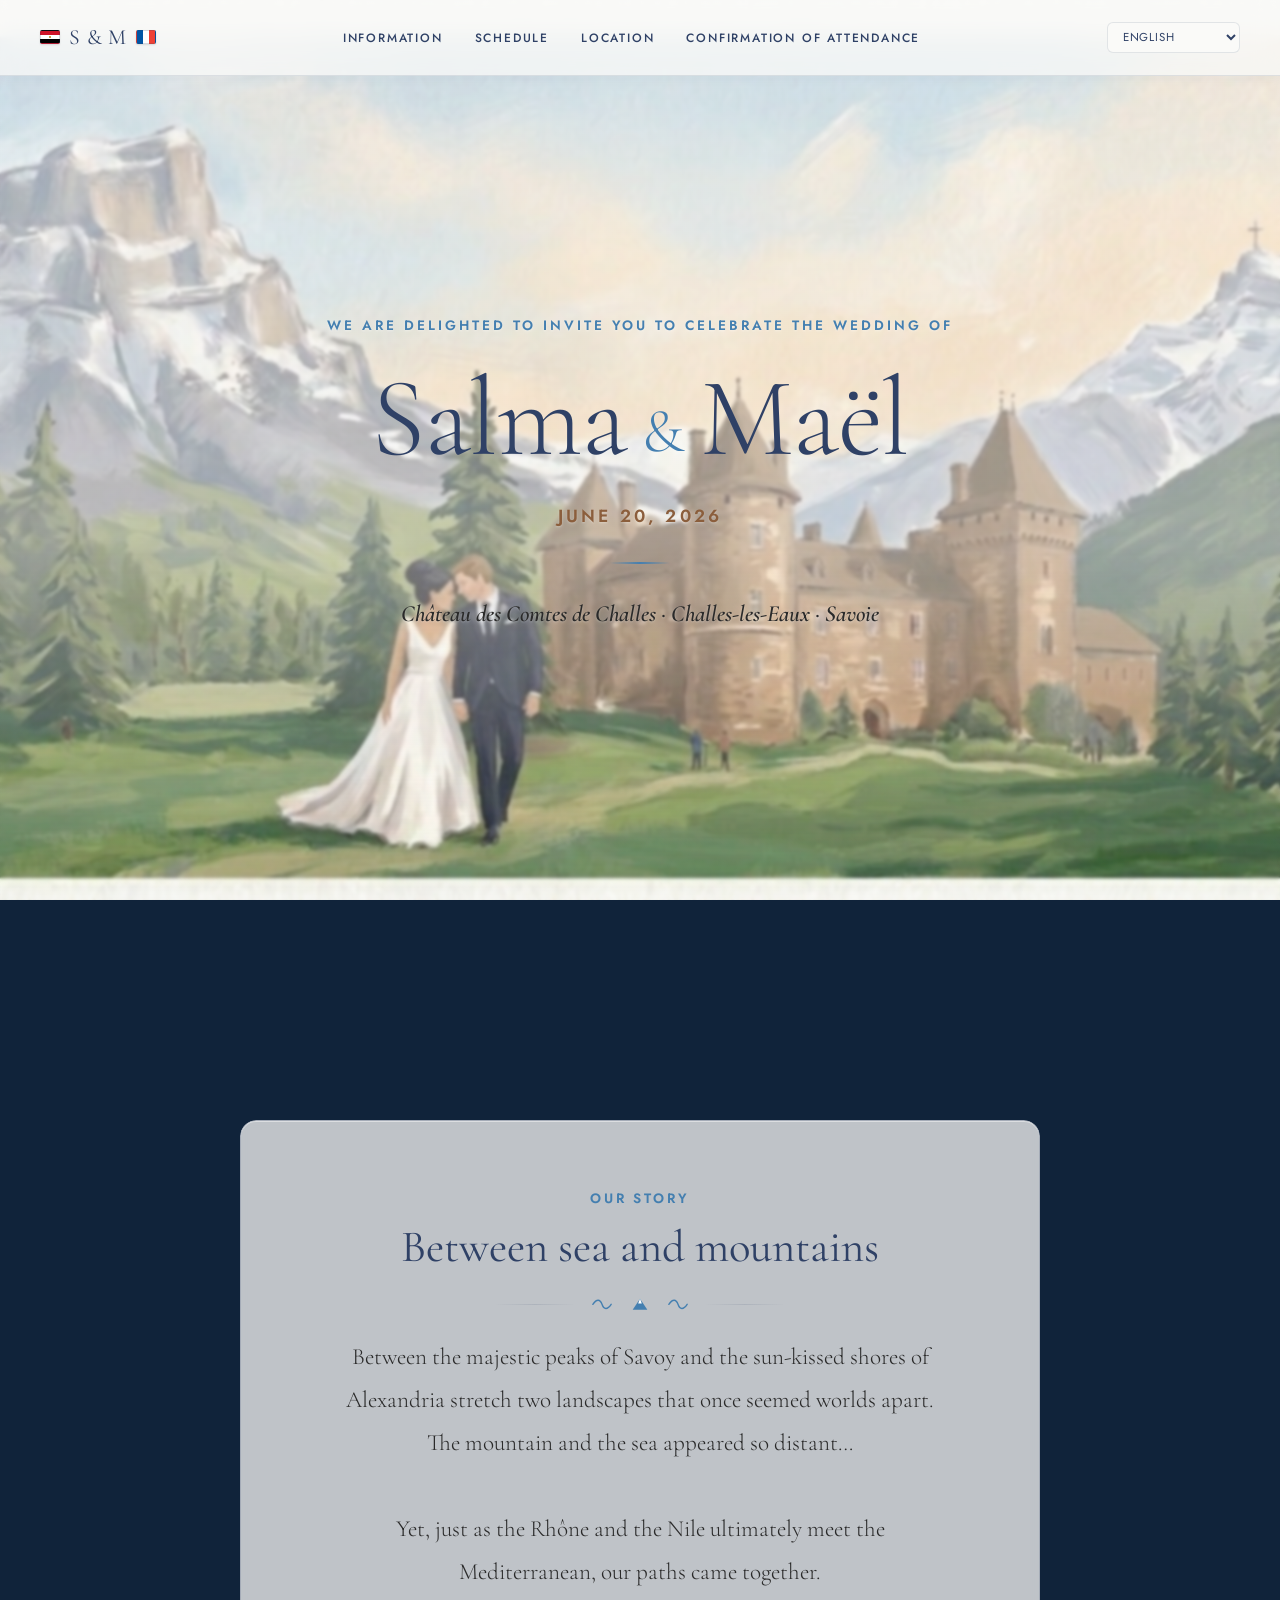
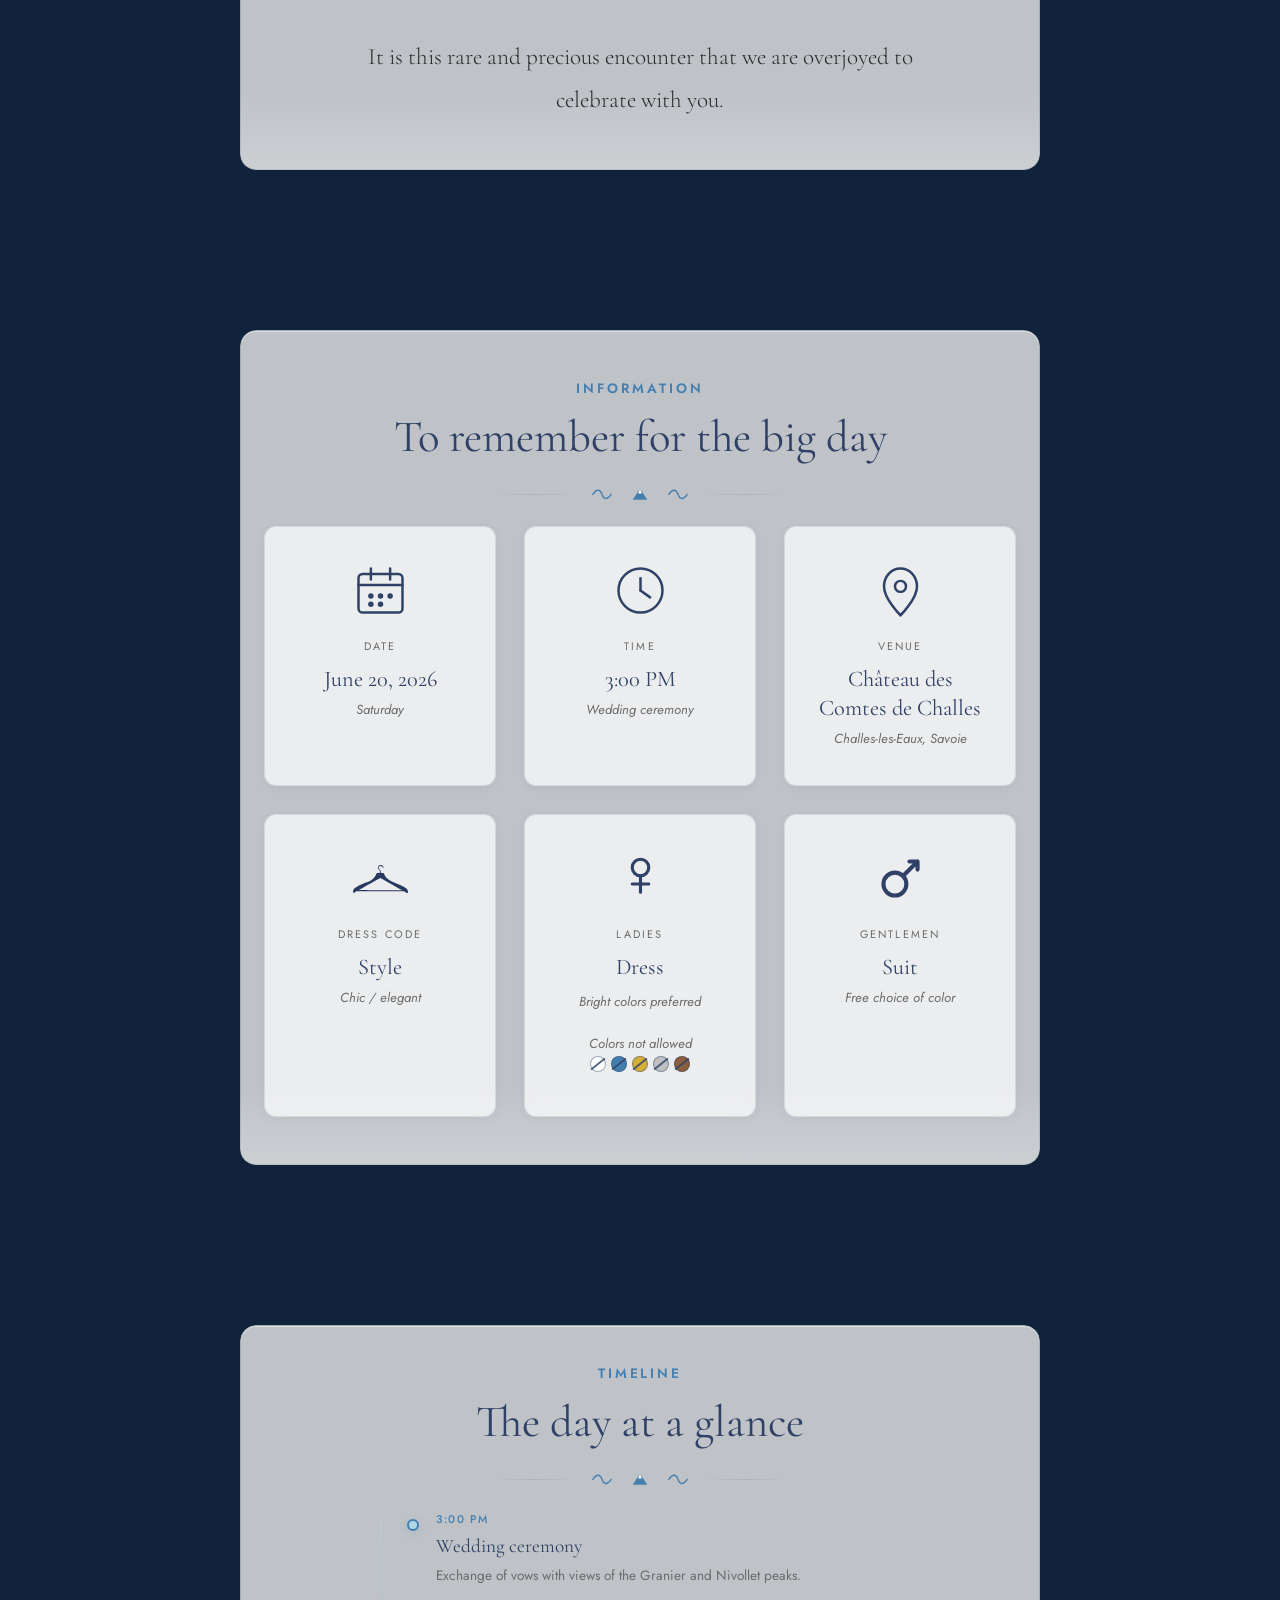
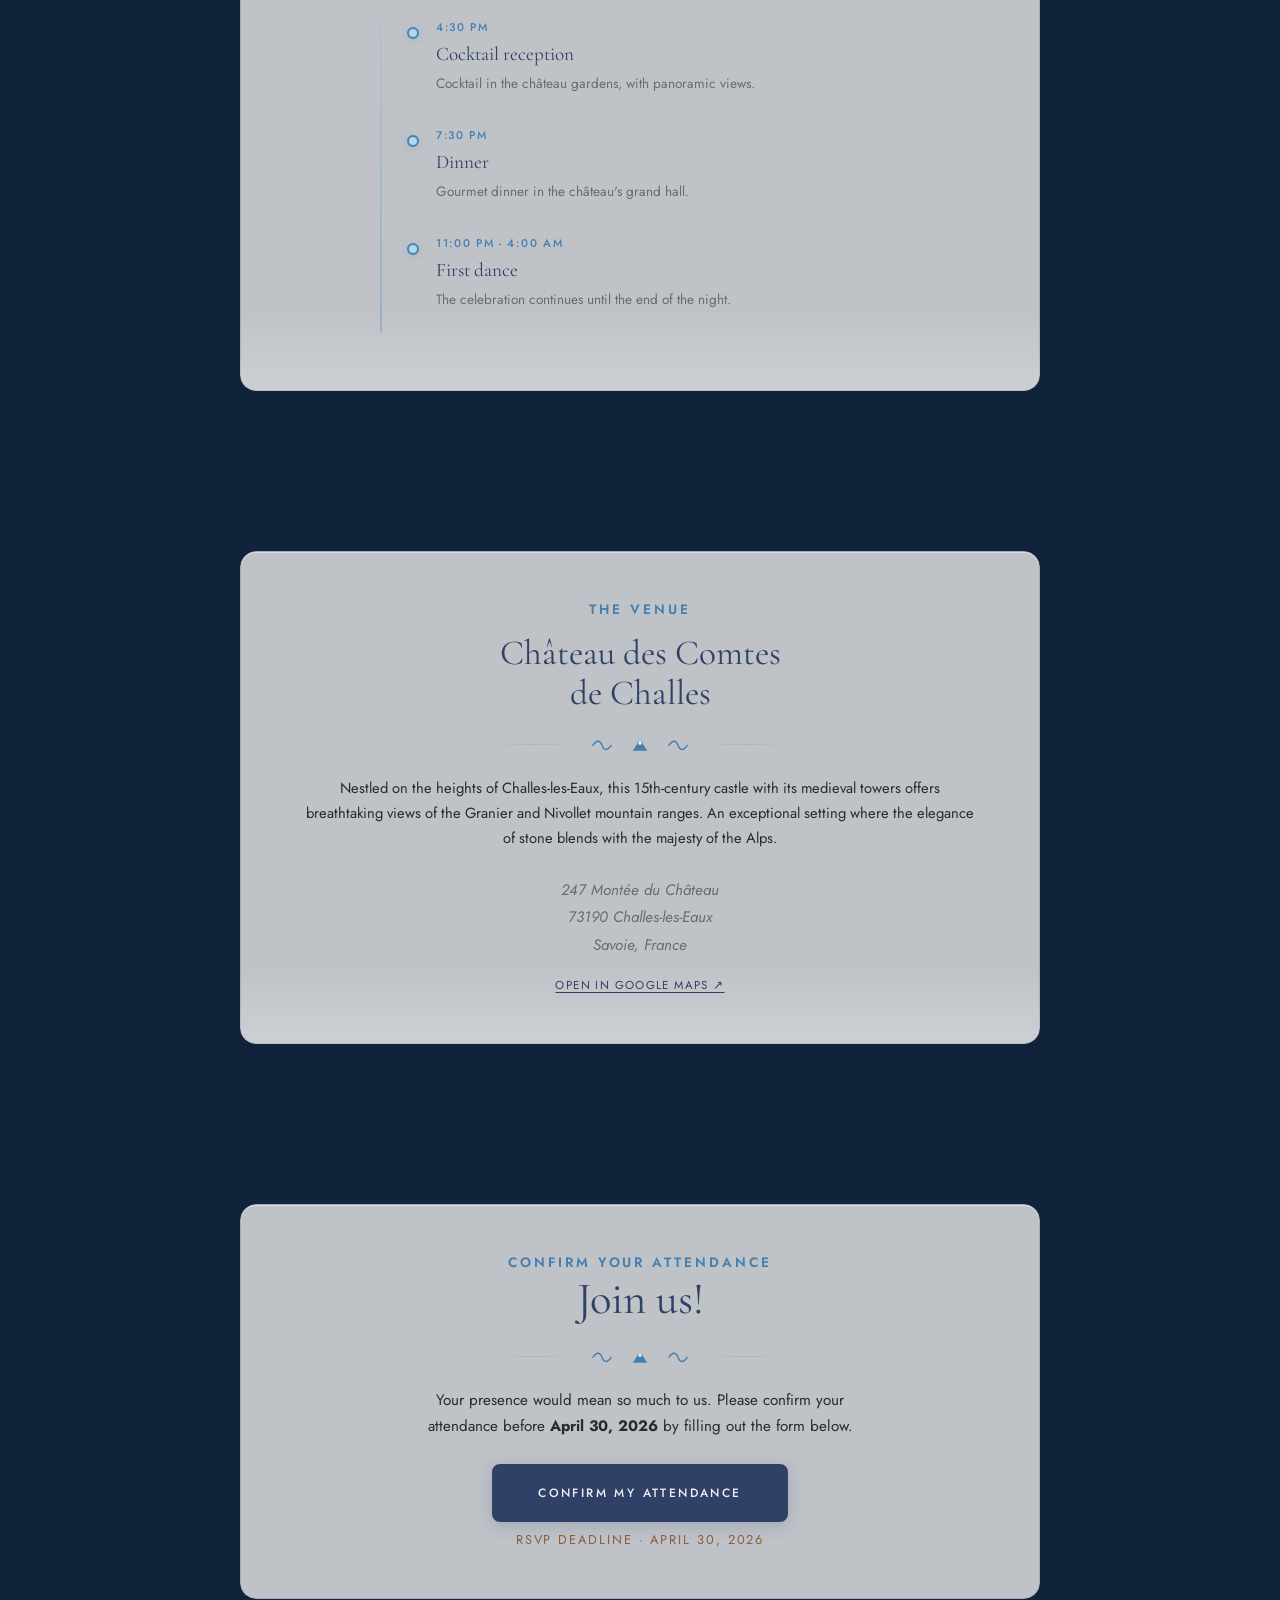
==== index.html @ ad8ddd08 "fix: misc" ====
<!DOCTYPE html>
<html lang="fr">

<head>
  <meta charset="UTF-8" />
  <meta name="viewport" content="width=device-width, initial-scale=1.0" />
  <meta id="meta-description" name="description" content="[i18n:description]" />
  <title>[i18n:title]</title>

  <!-- Google Fonts -->
  <link rel="preconnect" href="https://fonts.googleapis.com" />
  <link rel="preconnect" href="https://fonts.gstatic.com" crossorigin />
  <link
    href="https://fonts.googleapis.com/css2?family=Cormorant+Garamond:ital,wght@0,300;0,400;1,300;1,400&family=Jost:wght@300;400;500&display=swap"
    rel="stylesheet" />

  <link rel="stylesheet" href="style.css" />
</head>

<body>

  <div class="site-background" aria-hidden="true">
    <div class="bg-layer bg-mountains"></div>
    <div class="bg-layer bg-sea"></div>
    <div class="bg-layer bg-beach"></div>
    <div class="bg-shade"></div>
  </div>

  <!-- ── Navigation ──────────────────────────────────── -->
  <nav class="nav" role="navigation" aria-label="Navigation principale" data-i18n-attr="aria-label:nav.aria">
    <button id="nav-burger" class="nav-burger" type="button" aria-label="Ouvrir le menu" aria-expanded="false"
      aria-controls="nav-links-menu">
      <span class="nav-burger-line"></span>
      <span class="nav-burger-line"></span>
      <span class="nav-burger-line"></span>
    </button>
    <div class="nav-brand">
      <button type="button" class="nav-flag-btn nav-flag-eg" data-lang="ar-EG" aria-label="Passer en arabe"></button>
      <span class="nav-logo">S&nbsp;&amp;&nbsp;M</span>
      <button type="button" class="nav-flag-btn nav-flag-fr" data-lang="fr" aria-label="Passer en français"></button>
    </div>
    <ul class="nav-links" id="nav-links-menu">
      <li><a href="#details" data-i18n="nav.details">[i18n:nav.details]</a></li>
      <li><a href="#programme" data-i18n="nav.program">[i18n:nav.program]</a></li>
      <li><a href="#lieu" data-i18n="nav.location">[i18n:nav.location]</a></li>
      <li><a href="#rsvp" data-i18n="nav.rsvp">[i18n:nav.rsvp]</a></li>
    </ul>
    <div class="nav-controls">
      <label for="lang-switcher" class="visually-hidden" data-i18n="lang.label">[i18n:lang.label]</label>
      <select id="lang-switcher" class="lang-select" aria-label="Changer la langue"
        data-i18n-attr="aria-label:lang.aria">
        <option value="fr">Français</option>
        <option value="en">English</option>
        <option value="ar-EG">العربية المصرية</option>
      </select>
    </div>
  </nav>

  <!-- ── Hero ────────────────────────────────────────── -->
  <header class="hero" role="banner">

    <!-- Content -->
    <div class="hero-content">
      <p class="eyebrow" data-i18n="hero.eyebrow">[i18n:hero.eyebrow]</p>

      <h1 class="hero-names">
        <span data-i18n="hero.salma">Salma</span><span class="amp">&amp;</span><span data-i18n="hero.mael">Maël</span>
      </h1>

      <p class="hero-date" data-i18n="hero.date">[i18n:hero.date]</p>

      <div class="hero-divider" aria-hidden="true"></div>

      <p class="hero-place" data-i18n="hero.place">[i18n:hero.place]</p>
    </div>

  </header>

  <!-- ── Intro ─────────────────────────────────────────── -->
  <section class="section section--intro" aria-label="Introduction" data-i18n-attr="aria-label:intro.aria">
    <div class="section-header fade-up">
      <p class="eyebrow" data-i18n="intro.eyebrow">[i18n:intro.eyebrow]</p>
      <h2 class="section-title" data-i18n="intro.title">[i18n:intro.title]</h2>
      <div class="ornament" aria-hidden="true">
        <svg viewBox="0 0 24 16" fill="none" stroke="currentColor" stroke-width="1.5" stroke-linecap="round">
          <path d="M2,8 C6,2 10,2 12,8 C14,14 18,14 22,8" />
        </svg>
        <svg viewBox="0 0 24 16" fill="currentColor">
          <polygon points="12,2 4,14 20,14" />
          <polygon points="12,2 10,7 14,7" fill="white" />
        </svg>
        <svg viewBox="0 0 24 16" fill="none" stroke="currentColor" stroke-width="1.5" stroke-linecap="round">
          <path d="M2,8 C6,2 10,2 12,8 C14,14 18,14 22,8" />
        </svg>
      </div>
    </div>
    <p class="intro-text fade-up" data-i18n-html="intro.text">[i18n:intro.text]</p>
  </section>

  <!-- ── Details ───────────────────────────────────────── -->
  <section id="details" class="section" aria-labelledby="details-title">
    <div class="section-header fade-up">
      <p class="eyebrow" data-i18n="details.eyebrow">[i18n:details.eyebrow]</p>
      <h2 id="details-title" class="section-title" data-i18n="details.title">[i18n:details.title]</h2>
      <div class="ornament" aria-hidden="true">
        <svg viewBox="0 0 24 16" fill="none" stroke="currentColor" stroke-width="1.5" stroke-linecap="round">
          <path d="M2,8 C6,2 10,2 12,8 C14,14 18,14 22,8" />
        </svg>
        <svg viewBox="0 0 24 16" fill="currentColor">
          <polygon points="12,2 4,14 20,14" />
          <polygon points="12,2 10,7 14,7" fill="white" />
        </svg>
        <svg viewBox="0 0 24 16" fill="none" stroke="currentColor" stroke-width="1.5" stroke-linecap="round">
          <path d="M2,8 C6,2 10,2 12,8 C14,14 18,14 22,8" />
        </svg>
      </div>
    </div>

    <div class="details-grid">

      <!-- Date -->
      <div class="detail-card fade-up">
        <div class="detail-card-icon" aria-hidden="true">
          <!-- Calendar icon -->
          <svg viewBox="0 0 40 40" fill="none" stroke="currentColor" stroke-width="1.8" stroke-linecap="round"
            xmlns="http://www.w3.org/2000/svg">
            <rect x="4" y="8" width="32" height="28" rx="3" />
            <line x1="4" y1="16" x2="36" y2="16" />
            <line x1="13" y1="4" x2="13" y2="12" />
            <line x1="27" y1="4" x2="27" y2="12" />
            <circle cx="13" cy="24" r="2" fill="currentColor" stroke="none" />
            <circle cx="20" cy="24" r="2" fill="currentColor" stroke="none" />
            <circle cx="27" cy="24" r="2" fill="currentColor" stroke="none" />
            <circle cx="13" cy="30" r="2" fill="currentColor" stroke="none" />
            <circle cx="20" cy="30" r="2" fill="currentColor" stroke="none" />
          </svg>
        </div>
        <p class="detail-card-title" data-i18n="details.date.title">[i18n:details.date.title]</p>
        <p class="detail-card-value" data-i18n="details.date.value">[i18n:details.date.value]</p>
        <p class="detail-card-sub" data-i18n="details.date.sub">[i18n:details.date.sub]</p>
      </div>

      <!-- Heure -->
      <div class="detail-card fade-up">
        <div class="detail-card-icon" aria-hidden="true">
          <!-- Clock icon -->
          <svg viewBox="0 0 40 40" fill="none" stroke="currentColor" stroke-width="1.8" stroke-linecap="round"
            xmlns="http://www.w3.org/2000/svg">
            <circle cx="20" cy="20" r="16" />
            <line x1="20" y1="20" x2="20" y2="11" />
            <line x1="20" y1="20" x2="27" y2="25" />
          </svg>
        </div>
        <p class="detail-card-title" data-i18n="details.time.title">[i18n:details.time.title]</p>
        <p class="detail-card-value" data-i18n="details.time.value">[i18n:details.time.value]</p>
        <p class="detail-card-sub" data-i18n="details.time.sub">[i18n:details.time.sub]</p>
      </div>

      <!-- Lieu -->
      <a href="#lieu" class="detail-card-link">
        <div class="detail-card fade-up">
          <div class="detail-card-icon" aria-hidden="true">
            <!-- Location pin icon -->
            <svg viewBox="0 0 40 40" fill="none" stroke="currentColor" stroke-width="1.8" stroke-linecap="round"
              xmlns="http://www.w3.org/2000/svg">
              <path d="M20,4 C13,4 8,10 8,17 C8,26 20,38 20,38 C20,38 32,26 32,17 C32,10 27,4 20,4 Z" />
              <circle cx="20" cy="17" r="4" />
            </svg>
          </div>
          <p class="detail-card-title" data-i18n="details.place.title">[i18n:details.place.title]</p>
          <p class="detail-card-value" data-i18n-html="details.place.value">[i18n:details.place.value]</p>
          <p class="detail-card-sub" data-i18n="details.place.sub">[i18n:details.place.sub]</p>
        </div>
      </a>

      <!-- Tenue -->
      <div class="detail-card fade-up">
        <div class="detail-card-icon" aria-hidden="true">
          <!-- Hanger icon -->
          <img src="images/cintre.svg" alt="" style="width: 100%; height: 100%; object-fit: contain;">
        </div>
        <p class="detail-card-title" data-i18n="details.dress.title">[i18n:details.dress.title]</p>
        <p class="detail-card-value" data-i18n="details.dress.value">[i18n:details.dress.value]</p>
        <p class="detail-card-sub" data-i18n="details.dress.sub">[i18n:details.dress.sub]</p>
      </div>

      <!-- Mesdames -->
      <div class="detail-card fade-up">
        <div class="detail-card-icon" aria-hidden="true">
          <!-- Female symbol -->
          <svg viewBox="0 0 40 40" fill="none" stroke="currentColor" stroke-width="2.3" stroke-linecap="round"
            stroke-linejoin="round" xmlns="http://www.w3.org/2000/svg">
            <circle cx="20" cy="12" r="6" />
            <line x1="20" y1="18" x2="20" y2="30" />
            <line x1="14" y1="24" x2="26" y2="24" />
          </svg>
        </div>
        <p class="detail-card-title" data-i18n="details.ladies.title">[i18n:details.ladies.title]</p>
        <p class="detail-card-value" data-i18n="details.ladies.value">[i18n:details.ladies.value]</p>
        <p class="detail-card-sub detail-card-ban-colors">
          <span data-i18n-html="details.ladies.sub">[i18n:details.ladies.sub]</span>
        </p>
        <span class="color-ban color-ban-white" aria-label="Blanc interdit"></span>
        <span class="color-ban color-ban-blue" aria-label="Bleu interdit"></span>
        <span class="color-ban color-ban-gold" aria-label="Doré interdit"></span>
        <span class="color-ban color-ban-silver" aria-label="Argenté interdit"></span>
        <span class="color-ban color-ban-brown" aria-label="Marron interdit"></span>
      </div>

      <!-- Messieurs -->
      <div class="detail-card fade-up">
        <div class="detail-card-icon" aria-hidden="true">
          <!-- Male symbol -->
          <svg viewBox="0 0 12 12" width="55" height="55" fill="none" stroke="currentColor" stroke-width="0.9"
            stroke-linecap="round" stroke-linejoin="round" xmlns="http://www.w3.org/2000/svg">
            <path
              d="M7.28 7.22c0-.69-.28-1.315-.732-1.768A2.492 2.492 0 0 0 4.78 4.72a2.502 2.502 0 0 0-2.5 2.5 2.5 2.5 0 0 0 5 0zm.67-4.94h1.77v1.77M6.547 5.452l3.171-3.171" />
          </svg>
        </div>
        <p class="detail-card-title" data-i18n="details.gentlemen.title">[i18n:details.gentlemen.title]</p>
        <p class="detail-card-value" data-i18n="details.gentlemen.value">[i18n:details.gentlemen.value]</p>
        <p class="detail-card-sub" data-i18n="details.gentlemen.sub">[i18n:details.gentlemen.sub]</p>
      </div>

    </div>
  </section>

  <!-- ── Programme ─────────────────────────────────────── -->
  <section id="programme" class="section section--programme" aria-labelledby="programme-title">
    <div class="section-header fade-up">
      <p class="eyebrow" data-i18n="program.eyebrow">[i18n:program.eyebrow]</p>
      <h2 id="programme-title" class="section-title" data-i18n="program.title">[i18n:program.title]</h2>
      <div class="ornament" aria-hidden="true">
        <svg viewBox="0 0 24 16" fill="none" stroke="currentColor" stroke-width="1.5" stroke-linecap="round">
          <path d="M2,8 C6,2 10,2 12,8 C14,14 18,14 22,8" />
        </svg>
        <svg viewBox="0 0 24 16" fill="currentColor">
          <polygon points="12,2 4,14 20,14" />
          <polygon points="12,2 10,7 14,7" fill="white" />
        </svg>
        <svg viewBox="0 0 24 16" fill="none" stroke="currentColor" stroke-width="1.5" stroke-linecap="round">
          <path d="M2,8 C6,2 10,2 12,8 C14,14 18,14 22,8" />
        </svg>
      </div>
    </div>

    <div class="timeline fade-up" role="list">

      <div class="timeline-item" role="listitem">
        <p class="timeline-time" data-i18n="program.item1.time">[i18n:program.item1.time]</p>
        <p class="timeline-label" data-i18n="program.item1.label">[i18n:program.item1.label]</p>
        <p class="timeline-desc" data-i18n="program.item1.desc">[i18n:program.item1.desc]</p>
      </div>

      <div class="timeline-item" role="listitem">
        <p class="timeline-time" data-i18n="program.item2.time">[i18n:program.item2.time]</p>
        <p class="timeline-label" data-i18n="program.item2.label">[i18n:program.item2.label]</p>
        <p class="timeline-desc" data-i18n="program.item2.desc">[i18n:program.item2.desc]</p>
      </div>

      <div class="timeline-item" role="listitem">
        <p class="timeline-time" data-i18n="program.item3.time">[i18n:program.item3.time]</p>
        <p class="timeline-label" data-i18n="program.item3.label">[i18n:program.item3.label]</p>
        <p class="timeline-desc" data-i18n="program.item3.desc">[i18n:program.item3.desc]</p>
      </div>

      <div class="timeline-item" role="listitem">
        <p class="timeline-time" data-i18n="program.item4.time">[i18n:program.item4.time]</p>
        <p class="timeline-label" data-i18n="program.item4.label">[i18n:program.item4.label]</p>
        <p class="timeline-desc" data-i18n="program.item4.desc">[i18n:program.item4.desc]</p>
      </div>

    </div>
  </section>

  <!-- ── Lieu ───────────────────────────────────────────── -->
  <section id="lieu" class="section section--location" aria-labelledby="lieu-title">
    <div class="location-block">

      <div class="location-header-card fade-up">
        <p class="eyebrow" data-i18n="location.eyebrow">[i18n:location.eyebrow]</p>
        <h2 id="lieu-title" class="location-title" data-i18n-html="location.title">[i18n:location.title]</h2>
        <div class="ornament" aria-hidden="true">
          <svg viewBox="0 0 24 16" fill="none" stroke="currentColor" stroke-width="1.5" stroke-linecap="round">
            <path d="M2,8 C6,2 10,2 12,8 C14,14 18,14 22,8" />
          </svg>
          <svg viewBox="0 0 24 16" fill="currentColor">
            <polygon points="12,2 4,14 20,14" />
            <polygon points="12,2 10,7 14,7" fill="white" />
          </svg>
          <svg viewBox="0 0 24 16" fill="none" stroke="currentColor" stroke-width="1.5" stroke-linecap="round">
            <path d="M2,8 C6,2 10,2 12,8 C14,14 18,14 22,8" />
          </svg>
        </div>
      </div>

      <div class="location-info-card fade-up">
        <p class="location-desc" data-i18n="location.desc">[i18n:location.desc]</p>
        <br />
        <address class="location-address" data-i18n-html="location.address">[i18n:location.address]</address>
        <a href="https://maps.google.com/?q=Chateau+des+Comtes+de+Challes+73190" target="_blank"
          rel="noopener noreferrer" class="location-map-link">
          <span data-i18n="location.mapLink">[i18n:location.mapLink]</span>
        </a>
      </div>

    </div>
  </section>

  <!-- ── RSVP ───────────────────────────────────────────── -->
  <section id="rsvp" class="rsvp-section" aria-labelledby="rsvp-title">

    <div class="rsvp-header fade-up">
      <p class="eyebrow" data-i18n="rsvp.eyebrow">[i18n:rsvp.eyebrow]</p>
      <h2 id="rsvp-title" class="section-title" data-i18n="rsvp.title">[i18n:rsvp.title]</h2>
      <div class="ornament" aria-hidden="true">
        <svg viewBox="0 0 24 16" fill="none" stroke="currentColor" stroke-width="1.5" stroke-linecap="round">
          <path d="M2,8 C6,2 10,2 12,8 C14,14 18,14 22,8" />
        </svg>
        <svg viewBox="0 0 24 16" fill="currentColor">
          <polygon points="12,2 4,14 20,14" />
          <polygon points="12,2 10,7 14,7" fill="white" />
        </svg>
        <svg viewBox="0 0 24 16" fill="none" stroke="currentColor" stroke-width="1.5" stroke-linecap="round">
          <path d="M2,8 C6,2 10,2 12,8 C14,14 18,14 22,8" />
        </svg>
      </div>
    </div>

    <div class="rsvp-content fade-up">
      <p class="rsvp-intro" data-i18n-html="rsvp.intro">[i18n:rsvp.intro]</p>
      <a href="https://forms.gle/Nprychy3yCCdcuF78" target="_blank" rel="noopener noreferrer" class="rsvp-btn"
        aria-label="Confirmer ma présence via le formulaire en ligne" data-i18n-attr="aria-label:rsvp.buttonAria">
        <span data-i18n="rsvp.button">[i18n:rsvp.button]</span>
      </a>
    </div>
    <p class="rsvp-date" data-i18n="rsvp.deadline">[i18n:rsvp.deadline]</p>

  </section>

  <!-- ── Scroll animation ─────────────────────────────────── -->
  <script src="app.js"></script>

</body>

</html>
---- style.css ----
/* =====================================================
   Salma & Maël — Wedding Website
   Theme: Mer & Montagne · 20 juin 2026
   ===================================================== */

/* ── Custom properties ──────────────────────────────── */
:root {
  --brown: #8B5E3C;
  /* groom suit */
  --navy: #2F4166;
  /* groom suit */
  --sky: #B0D8E6;
  /* bridesmaids */
  --blue: #447FB0;
  /* bridesmaids */
  --white: #F0F0F0;
  /* bride */

  --bg: #FAFAF8;
  --text: #2a2a2a;
  --muted: #6b6b6b;
  --border: rgba(47, 65, 102, 0.12);
  --serif: 'Cormorant Garamond', 'Georgia', serif;
  --sans: 'Jost', 'Helvetica Neue', sans-serif;

  --max-width: 800px;
  --section-gap: 3rem;

  /* Modern shadows */
  --shadow-sm: 0 2px 8px rgba(47, 65, 102, 0.06);
  --shadow-lg: 0 8px 32px rgba(47, 65, 102, 0.12);

  /* Modern radius */
  --radius-sm: 8px;
  --radius-md: 12px;
  --radius-lg: 16px;

  --text-block-bg: rgba(255, 255, 255, 0.70);
}

/* ── Reset ──────────────────────────────────────────── */
*,
*::before,
*::after {
  box-sizing: border-box;
  margin: 0;
  padding: 0;
}

html {
  scroll-behavior: smooth;
  font-size: 16px;
}

body {
  font-family: var(--sans);
  background: #10233a;
  color: var(--text);
  line-height: 1.6;
  overflow-x: hidden;
  position: relative;
}

img,
svg {
  display: block;
  max-width: 100%;
}

a {
  color: inherit;
  text-decoration: none;
}

/* ── Typography helpers ─────────────────────────────── */
.eyebrow {
  font-family: var(--sans);
  font-size: 0.85rem;
  letter-spacing: 0.22em;
  text-transform: uppercase;
  color: var(--brown);
  font-weight: 600;
}

h1,
h2,
h3 {
  font-family: var(--serif);
  font-weight: 400;
  line-height: 1.15;
}

/* ── Navigation ─────────────────────────────────────── */
.nav {
  position: fixed;
  top: 0;
  left: 0;
  right: 0;
  z-index: 100;
  display: flex;
  align-items: center;
  justify-content: space-between;
  padding: 1.25rem 2.5rem;
  background: rgba(250, 250, 248, 0.75);
  backdrop-filter: blur(12px);
  border-bottom: 1px solid var(--border);
  box-shadow: 0 2px 12px rgba(47, 65, 102, 0.04);
}

.nav-logo {
  font-family: var(--serif);
  font-size: 1.35rem;
  color: var(--navy);
  letter-spacing: 0.04em;
}

.nav-brand {
  display: flex;
  align-items: center;
  gap: 0.55rem;
}

.nav-burger {
  display: none;
  width: 36px;
  height: 36px;
  border: 1px solid rgba(47, 65, 102, 0.2);
  border-radius: 8px;
  background: rgba(250, 250, 248, 0.9);
  align-items: center;
  justify-content: center;
  flex-direction: column;
  gap: 4px;
  cursor: pointer;
}

.nav-burger-line {
  width: 14px;
  height: 1.5px;
  border-radius: 2px;
  background: var(--navy);
}

.nav-links {
  display: flex;
  gap: 2rem;
  list-style: none;
}

.nav-controls {
  display: flex;
  align-items: center;
}

.nav-flag-btn {
  appearance: none;
  border: 1px solid rgba(47, 65, 102, 0.2);
  width: 20px;
  height: 14px;
  border-radius: 2px;
  box-shadow: 0 1px 2px rgba(0, 0, 0, 0.12);
  cursor: pointer;
}

.nav-flag-btn.is-active {
  box-shadow: 0 0 0 2px rgba(68, 127, 176, 0.22), 0 1px 2px rgba(0, 0, 0, 0.12);
}

.nav-flag-eg {
  background:
    radial-gradient(circle at 50% 50%, #c8a24a 0 1px, transparent 1.2px),
    linear-gradient(to bottom, #ce1126 0 33.33%, #ffffff 33.33% 66.66%, #000000 66.66% 100%);
}

.nav-flag-fr {
  background: linear-gradient(to right, #0055a4 0 33.33%, #ffffff 33.33% 66.66%, #ef4135 66.66% 100%);
}

.lang-select {
  border: 1px solid var(--border);
  background: var(--bg);
  color: var(--navy);
  font-family: var(--sans);
  font-size: 0.72rem;
  letter-spacing: 0.08em;
  text-transform: uppercase;
  padding: 0.35rem 0.65rem;
  border-radius: 6px;
  transition: border-color 0.2s, box-shadow 0.2s;
}

.lang-select:focus {
  outline: none;
  border-color: var(--blue);
  box-shadow: 0 0 0 3px rgba(68, 127, 176, 0.15);
}

.visually-hidden {
  position: absolute;
  width: 1px;
  height: 1px;
  padding: 0;
  margin: -1px;
  overflow: hidden;
  clip: rect(0, 0, 0, 0);
  white-space: nowrap;
  border: 0;
}

.nav-links a {
  font-size: 0.75rem;
  letter-spacing: 0.15em;
  text-transform: uppercase;
  color: var(--navy);
  font-weight: 500;
  transition: color 0.3s ease, transform 0.3s ease;
  position: relative;
  display: inline-block;
}

.nav-links a:hover {
  color: var(--blue);
  transform: translateY(-1px);
}

.nav-links a::after {
  content: '';
  position: absolute;
  bottom: -4px;
  left: 0;
  right: 0;
  height: 2px;
  background: var(--blue);
  transform: scaleX(0);
  transition: transform 0.3s ease;
}

.nav-links a:hover::after {
  transform: scaleX(1);
}

/* ── Hero ────────────────────────────────────────────── */
.hero {
  position: relative;
  min-height: 100vh;
  display: flex;
  flex-direction: column;
  align-items: center;
  justify-content: center;
  text-align: center;
  padding: 7rem 1.5rem 4rem;
  overflow: hidden;
}

.hero::after {
  content: '';
  position: absolute;
  left: 0;
  right: 0;
  bottom: 0;
  height: 260px;
  pointer-events: none;
  z-index: 0;
  background: linear-gradient(180deg,
      rgba(250, 250, 248, 0) 0%,
      rgba(250, 250, 248, 0) 100%);
}

.hero-content {
  position: relative;
  z-index: 1;
  width: 70%;
  max-width: 1000px;
}

.hero-content .eyebrow {
  margin-bottom: 1.5rem;
  text-shadow:
    0 1px 2px rgba(255, 255, 255, 0.32),
    0 2px 5px rgba(255, 255, 255, 0.16);
}

.hero-names {
  font-family: var(--serif);
  font-size: clamp(3rem, 10vw, 7rem);
  color: var(--navy);
  font-weight: 300;
  letter-spacing: -0.01em;
  line-height: 1.05;
  text-shadow:
    0 2px 4px rgba(255, 255, 255, 0.28),
    0 4px 9px rgba(255, 255, 255, 0.14),
    0 0 1px rgba(255, 255, 255, 0.22);
}

.hero-names .amp {
  font-size: 0.55em;
  color: var(--blue);
  vertical-align: middle;
  margin: 0 0.25em;
  text-shadow:
    0 2px 4px rgba(255, 255, 255, 0.28),
    0 4px 9px rgba(255, 255, 255, 0.14);
}

.hero-date {
  margin-top: 1.5rem;
  font-family: var(--sans);
  font-size: 1.1rem;
  letter-spacing: 0.18em;
  text-transform: uppercase;
  color: var(--brown);
  font-weight: 600;
  text-shadow:
    0 1px 2px rgba(255, 255, 255, 0.26),
    0 2px 5px rgba(255, 255, 255, 0.13);
}

.hero-divider {
  margin: 2rem auto;
  width: 60px;
  height: 2px;
  background: linear-gradient(to right, transparent, var(--blue), transparent);
  opacity: 0.6;
}

.hero-place {
  font-family: var(--serif);
  font-size: clamp(1.15rem, 2.2vw, 1.45rem);
  color: var(--muted);
  font-style: italic;
  font-weight: 600;
  text-shadow:
    0 1px 2px rgba(255, 255, 255, 0.26),
    0 2px 5px rgba(255, 255, 255, 0.13);
}

/* ── Global scroll background ───────────────────────── */
.site-background {
  --bg-mountains-opacity: 1;
  --bg-sea-opacity: 0;
  --bg-beach-opacity: 0;
  position: fixed;
  inset: 0;
  z-index: -2;
  overflow: hidden;
}

.bg-layer {
  position: absolute;
  inset: 0;
  width: 100%;
  height: 100%;
  background-size: cover;
  background-position: center center;
  background-repeat: no-repeat;
  will-change: opacity;
  transition: opacity 0.5s ease-out;
}

.bg-mountains {
  background-image: url('images/mountains.png');
  opacity: var(--bg-mountains-opacity);
}

.bg-sea {
  background-image: url('images/sea.png');
  opacity: var(--bg-sea-opacity);
}

.bg-beach {
  background-image: url('images/beach.png');
  opacity: var(--bg-beach-opacity);
}

.bg-shade {
  position: absolute;
  inset: 0;
  background: linear-gradient(180deg, rgba(255, 255, 255, 0.03) 0%, rgba(255, 255, 255, 0.08) 100%);
  pointer-events: none;
  z-index: 1;
}

.hero,
.section,
.rsvp-section {
  position: relative;
  background: transparent;
}

.hero::before,
.section::before,
.rsvp-section::before {
  content: '';
  position: absolute;
  inset: 0;
  background: rgba(250, 250, 248, 0.75);
  z-index: -1;
  backdrop-filter: blur(4px);
}

.section::before,
.rsvp-section::before {
  border: 1px solid rgba(47, 65, 102, 0.18);
  border-radius: var(--radius-lg);
  box-shadow: var(--shadow-sm), inset 0 1px 0 rgba(255, 255, 255, 0.45);
}

/* Subtle gradient overlay for section transitions */
.section::after {
  content: '';
  position: absolute;
  bottom: 0;
  left: 0;
  right: 0;
  height: 80px;
  background: linear-gradient(to bottom, transparent, rgba(250, 250, 248, 0.4));
  pointer-events: none;
  z-index: -1;
  opacity: 0.6;
}

.section:last-of-type::after {
  display: none;
}

.hero::before {
  background: linear-gradient(180deg,
      rgba(250, 250, 248, 0.45) 0%,
      rgba(250, 250, 248, 0.45) 60%,
      rgba(250, 250, 248, 0.30) 75%,
      rgba(250, 250, 248, 0.15) 85%,
      rgba(250, 250, 248, 0) 100%);
  backdrop-filter: blur(1.5px);
}

.section-title,
.location-title,
.hero-names {
  color: var(--navy);
  text-shadow: none;
}

.hero-place,
.intro-text,
.location-desc,
.timeline-desc,
.detail-card-sub,
.location-address {
  color: var(--text);
}

.eyebrow,
.timeline-time {
  color: var(--blue);
}

/* ── Section base ────────────────────────────────────── */
.section {
  width: 70%;
  max-width: var(--max-width);
  margin: 0 auto;
  padding: var(--section-gap) 1.5rem;
  position: relative;
  border-radius: var(--radius-lg);
  overflow: hidden;
  isolation: isolate;
}

.section+.section,
.section+.rsvp-section {
  margin-top: 160px;
}

.section--intro {
  margin-top: 220px;
  padding: var(--section-gap) 1.5rem;
  padding-top: calc(var(--section-gap) + 20px);
}

.section--programme {
  padding-top: calc(var(--section-gap) * 0.8);
}

.section-header {
  text-align: center;
  margin-bottom: 0.5rem;
}

.section-header .eyebrow {
  margin-bottom: 0.75rem;
}

.section-title {
  font-size: clamp(1.8rem, 4vw, 2.8rem);
  color: var(--navy);
  margin-bottom: 0.9rem;
}

/* ── Divider ornament ────────────────────────────────── */
.ornament {
  display: flex;
  align-items: center;
  justify-content: center;
  gap: 1rem;
  margin: 1.5rem auto;
  color: var(--sky);
}

.ornament::before,
.ornament::after {
  content: '';
  flex: 1;
  max-width: 80px;
  height: 1px;
  background: linear-gradient(to right, transparent, var(--border), transparent);
}

.ornament svg {
  width: 22px;
  color: var(--blue);
}

/* ── Story / Intro ───────────────────────────────────── */
.intro-text {
  text-align: center;
  font-family: var(--serif);
  font-size: clamp(1.1rem, 2.5vw, 1.45rem);
  color: var(--text);
  line-height: 1.85;
  max-width: 660px;
  margin: 0 auto;
  font-weight: 300;
  padding: 0 1.5rem;
}

/* ── Details cards ───────────────────────────────────── */
.details-grid {
  display: grid;
  grid-template-columns: repeat(3, 1fr);
  gap: 1.75rem;
}

.detail-card-link {
  text-decoration: none;
  color: inherit;
  display: block;
  transition: opacity 0.2s ease;
}

.detail-card-link:hover {
  opacity: 1;
}

.detail-card-link:active {
  opacity: 0.9;
}

.detail-card {
  background: var(--text-block-bg);
  backdrop-filter: blur(10px);
  border: 1px solid var(--border);
  border-radius: var(--radius-md);
  padding: 2.25rem 1.75rem;
  text-align: center;
  transition: transform 0.3s ease, box-shadow 0.3s ease, border-color 0.3s ease;
  box-shadow: var(--shadow-sm);
  cursor: default;
}

.detail-card-link .detail-card {
  cursor: pointer;
}

.detail-card:hover,
.detail-card-link:hover .detail-card {
  transform: translateY(-6px);
  box-shadow: var(--shadow-lg);
  border-color: rgba(68, 127, 176, 0.25);
}

.detail-card-icon {
  width: 55px;
  height: 55px;
  margin: 0 auto 1.25rem;
  color: #2F4166;
}

.detail-card-icon img {
  filter: brightness(0) saturate(100%) invert(18%) sepia(15%) saturate(2531%) hue-rotate(184deg) brightness(96%) contrast(87%);
}

.detail-card-title {
  font-size: 0.68rem;
  letter-spacing: 0.2em;
  text-transform: uppercase;
  color: var(--muted);
  margin-bottom: 0.5rem;
}

.detail-card-value {
  font-family: var(--serif);
  font-size: 1.4rem;
  color: var(--navy);
  line-height: 1.3;
}

.detail-card-sub {
  margin-top: 0.4rem;
  font-size: 0.82rem;
  color: var(--muted);
  font-style: italic;
}

.detail-card-ban-colors {
  display: flex;
  justify-content: center;
  align-items: center;
  gap: 0.45rem;
  margin-top: 0.65rem;
}

.color-ban {
  position: relative;
  width: 16px;
  height: 16px;
  border-radius: 50%;
  border: 1.5px solid rgba(47, 65, 102, 0.45);
  display: inline-block;
}

.color-ban::after {
  content: '';
  position: absolute;
  width: 18px;
  height: 2px;
  left: 50%;
  top: 50%;
  border-radius: 2px;
  background: rgba(47, 65, 102, 0.8);
  transform: translate(-50%, -50%) rotate(-38deg);
}

.color-ban-white {
  background: #ffffff;
}

.color-ban-blue {
  background: #447fb0;
}

.color-ban-gold {
  background: #d4af37;
}

.color-ban-silver {
  background: #c0c0c0;
}

.color-ban-brown {
  background: #8B5E3C;
}

/* ── Program / Timeline ──────────────────────────────── */
.timeline {
  position: relative;
  max-width: 520px;
  margin: 0 auto;
  padding-left: 2rem;
}

.timeline::before {
  content: '';
  position: absolute;
  left: 0;
  top: 0.6rem;
  bottom: 0.6rem;
  width: 2px;
  background: linear-gradient(to bottom, var(--sky), var(--blue));
  opacity: 0.3;
  border-radius: 2px;
}

.timeline-item {
  position: relative;
  padding: 0 0 2rem 1.5rem;
}

.timeline-item::before {
  content: '';
  position: absolute;
  left: -5px;
  top: 0.5rem;
  width: 12px;
  height: 12px;
  border-radius: 50%;
  background: var(--sky);
  border: 2.5px solid var(--blue);
  box-shadow: 0 2px 8px rgba(68, 127, 176, 0.2);
}

.timeline-time {
  font-size: 0.7rem;
  letter-spacing: 0.15em;
  text-transform: uppercase;
  color: var(--blue);
  font-weight: 500;
}

.timeline-label {
  font-family: var(--serif);
  font-size: 1.2rem;
  color: var(--navy);
  margin-top: 0.15rem;
}

.timeline-desc {
  font-size: 0.85rem;
  color: var(--muted);
  margin-top: 0.2rem;
}

body.lang-ar .nav {
  direction: rtl;
}

body.lang-ar .nav-links {
  direction: rtl;
}

body.lang-ar .lang-select {
  text-transform: none;
  letter-spacing: normal;
}

body.lang-ar .timeline {
  padding-left: 0;
  padding-right: 2rem;
}

body.lang-ar .timeline::before {
  left: auto;
  right: 0;
}

body.lang-ar .timeline-item {
  padding: 0 1.5rem 2rem 0;
}

body.lang-ar .timeline-item::before {
  left: auto;
  right: -4px;
}

/* ── Location ────────────────────────────────────────── */
.location-block {
  display: grid;
  grid-template-columns: 1fr;
  gap: 0;
  align-items: center;
  justify-items: center;
  max-width: 760px;
  margin: 0 auto;
}

.location-header-card,
.location-info-card {
  width: 100%;
  text-align: center;
  max-width: 680px;
}

.location-header-card .eyebrow {
  margin-bottom: 0.75rem;
}

.location-title {
  font-family: var(--serif);
  font-size: clamp(1.6rem, 3vw, 2.2rem);
  color: var(--navy);
  margin-bottom: 0.9rem;
}

.location-address {
  font-size: 0.95rem;
  color: var(--muted);
  line-height: 1.8;
  font-style: italic;
}

.location-desc {
  font-size: 0.92rem;
  color: var(--text);
  line-height: 1.7;
}

.location-map-link {
  display: inline-block;
  margin-top: 1.05rem;
  font-size: 0.72rem;
  letter-spacing: 0.12em;
  text-transform: uppercase;
  color: var(--navy);
  text-decoration: underline;
  text-underline-offset: 3px;
  transition: color 0.3s ease, text-underline-offset 0.3s ease;
}

.location-map-link:hover {
  color: var(--blue);
  text-underline-offset: 5px;
}

/* ── RSVP ────────────────────────────────────────────── */
.rsvp-section {
  width: 70%;
  max-width: var(--max-width);
  margin: 0 auto 50px;
  padding: var(--section-gap) 1.5rem;
  text-align: center;
  color: var(--text);
  border-radius: var(--radius-lg);
  overflow: hidden;
  isolation: isolate;
}

.rsvp-section .eyebrow {
  color: var(--blue);
}

.rsvp-section .section-title {
  color: var(--navy);
}

.rsvp-intro {
  margin: 1.5rem auto;
  max-width: 480px;
  font-size: 0.95rem;
  color: var(--text);
  line-height: 1.7;
}

.rsvp-date {
  margin-top: 0.5rem;
  font-size: 0.8rem;
  letter-spacing: 0.15em;
  text-transform: uppercase;
  color: var(--brown);
}

.rsvp-btn {
  display: inline-block;
  padding: 1.1rem 2.75rem;
  background: var(--navy);
  border: 2px solid var(--navy);
  color: var(--white);
  font-family: var(--sans);
  font-size: 0.75rem;
  letter-spacing: 0.2em;
  text-transform: uppercase;
  font-weight: 500;
  border-radius: var(--radius-sm);
  cursor: pointer;
  transition: transform 0.3s ease, box-shadow 0.3s ease, background 0.3s ease;
  box-shadow: 0 4px 16px rgba(47, 65, 102, 0.2);
}

.rsvp-btn:hover {
  transform: translateY(-2px);
  box-shadow: 0 6px 24px rgba(47, 65, 102, 0.3);
  background: #3a5078;
}

/* ── Animations ──────────────────────────────────────── */
@keyframes fadeInUp {
  from {
    opacity: 0;
    transform: translateY(20px);
  }

  to {
    opacity: 1;
    transform: translateY(0);
  }
}

.fade-up {
  opacity: 0;
  transform: translateY(32px);
  transition: opacity 0.8s cubic-bezier(0.4, 0, 0.2, 1), transform 0.8s cubic-bezier(0.4, 0, 0.2, 1);
}

.fade-up.visible {
  opacity: 1;
  transform: translateY(0);
}

@media (prefers-reduced-motion: reduce) {
  .bg-layer {
    transition: none;
  }
}

/* hero elements animation */
.hero-content>* {
  animation: fadeInUp 0.9s ease both;
}

.hero-content .eyebrow {
  animation-delay: 0.1s;
}

.hero-content .hero-names {
  animation-delay: 0.25s;
}

.hero-content .hero-date {
  animation-delay: 0.4s;
}

.hero-content .hero-divider {
  animation-delay: 0.5s;
}

.hero-content .hero-place {
  animation-delay: 0.6s;
}

/* ── Responsive ──────────────────────────────────────── */
@media (max-width: 700px) {
  .bg-mountains {
    background-image: url('images/vertical_mountains.png');
  }

  .bg-sea {
    background-image: url('images/vertical_sea.png');
  }

  .bg-beach {
    background-image: url('images/vertical_beach.png');
  }

  /* Sections en pleine largeur sur mobile */
  .section,
  .rsvp-section {
    width: 100%;
    padding: 2.25rem 1rem 1.9rem;
  }

  .section+.section,
  .section+.rsvp-section {
    margin-top: 100px;
  }

  .section-header {
    margin-bottom: 0.5rem;
    text-align: center;
    width: 100%;
    background: transparent;
    backdrop-filter: none;
    padding: 0;
    border-radius: 0;
    box-shadow: none;
    border: 0;
  }

  /* Mobile: sections slightly less transparent for better heading readability */
  .section::before,
  .rsvp-section::before {
    background: rgba(250, 250, 248, 0.45);
  }

  .section-header .eyebrow {
    margin-bottom: 0.45rem;
  }

  .section-header .eyebrow,
  .location-header-card .eyebrow,
  .rsvp-header .eyebrow {
    font-weight: 700;
    text-shadow:
      0 1px 2px rgba(255, 255, 255, 0.35),
      0 2px 6px rgba(255, 255, 255, 0.2);
  }

  .section-header .section-title {
    background: transparent;
    backdrop-filter: none;
    padding: 0;
    border-radius: 0;
    box-shadow: none;
    border: 0;
    display: block;
    width: 100%;
  }

  .section-header .section-title,
  .location-title,
  .rsvp-header .section-title {
    font-weight: 600;
    text-shadow:
      0 1px 2px rgba(255, 255, 255, 0.32),
      0 3px 8px rgba(255, 255, 255, 0.18);
  }

  .section-header .ornament,
  .location-header-card .ornament,
  .rsvp-header .ornament {
    filter: drop-shadow(0 1px 2px rgba(255, 255, 255, 0.3));
  }

  .details-grid {
    grid-template-columns: repeat(auto-fit, minmax(220px, 1fr));
  }

  .details-grid> :nth-child(4),
  .details-grid> :nth-child(5),
  .details-grid> :nth-child(6) {
    grid-column: auto;
  }

  .timeline-item {
    background: var(--text-block-bg);
    backdrop-filter: blur(6px);
    padding: 0.75rem 0.9rem 0.85rem 1.5rem;
    border-radius: var(--radius-md);
    border: 1px solid rgba(176, 216, 230, 0.25);
    box-shadow: var(--shadow-sm);
    margin-bottom: 0.85rem;
  }

  .timeline-item:last-child {
    margin-bottom: 0;
  }

  .timeline-time,
  .timeline-label,
  .timeline-desc {
    background: transparent;
    border: 0;
    box-shadow: none;
    padding: 0;
    display: block;
  }

  .intro-text,
  .location-info-card,
  .rsvp-content {
    background: var(--text-block-bg);
    backdrop-filter: blur(8px);
    border: 1px solid rgba(176, 216, 230, 0.3);
    box-shadow: var(--shadow-sm);
    border-radius: var(--radius-md);
    padding: 1rem 1.1rem;
    text-align: center;
  }

  .location-header-card {
    background: transparent;
    backdrop-filter: none;
    border: 0;
    box-shadow: none;
    border-radius: 0;
    padding: 0;
    margin-bottom: 0.5rem;
  }

  .location-header-card .eyebrow {
    margin-bottom: 0.75rem;
  }

  .location-title,
  .location-desc,
  .location-address {
    background: transparent;
    border: 0;
    box-shadow: none;
    padding: 0;
  }

  .nav {
    display: grid;
    grid-template-columns: auto 1fr auto;
    align-items: center;
    padding: 1rem 1.25rem;
  }

  .nav-burger {
    display: inline-flex;
    justify-self: start;
  }

  .nav-brand {
    position: absolute;
    left: 50%;
    transform: translateX(-50%);
    justify-self: auto;
  }

  .nav-controls {
    justify-self: end;
  }

  .nav-links {
    position: absolute;
    top: 100%;
    left: 0;
    right: 0;
    flex-direction: column;
    gap: 0;
    padding: 0.45rem 1.25rem 0.85rem;
    background: rgba(250, 250, 248, 0.95);
    backdrop-filter: blur(10px);
    border-bottom: 1px solid var(--border);
    box-shadow: 0 8px 20px rgba(47, 65, 102, 0.08);
    max-height: 0;
    overflow: hidden;
    opacity: 0;
    pointer-events: none;
    transform: translateY(-8px);
    transition: max-height 0.3s ease, opacity 0.25s ease, transform 0.25s ease;
  }

  .nav.is-open .nav-links {
    max-height: 260px;
    opacity: 1;
    pointer-events: auto;
    transform: translateY(0);
  }

  .nav-links li {
    padding: 0.35rem 0;
  }

  .nav-links a {
    display: inline-block;
    font-size: 0.78rem;
  }

  .lang-select {
    font-size: 0.68rem;
    padding: 0.3rem 0.55rem;
  }

  .location-block {
    grid-template-columns: 1fr;
  }

  .rsvp-header {
    margin-bottom: 0.5rem;
    text-align: center;
  }

  .bg-layer {
    background-size: cover;
  }

  .bg-shade {
    background: linear-gradient(180deg, rgba(5, 12, 20, 0.28) 0%, rgba(5, 12, 20, 0.42) 100%);
  }
}

@media (max-width: 480px) {
  .nav {
    grid-template-columns: auto 1fr auto;
  }
}
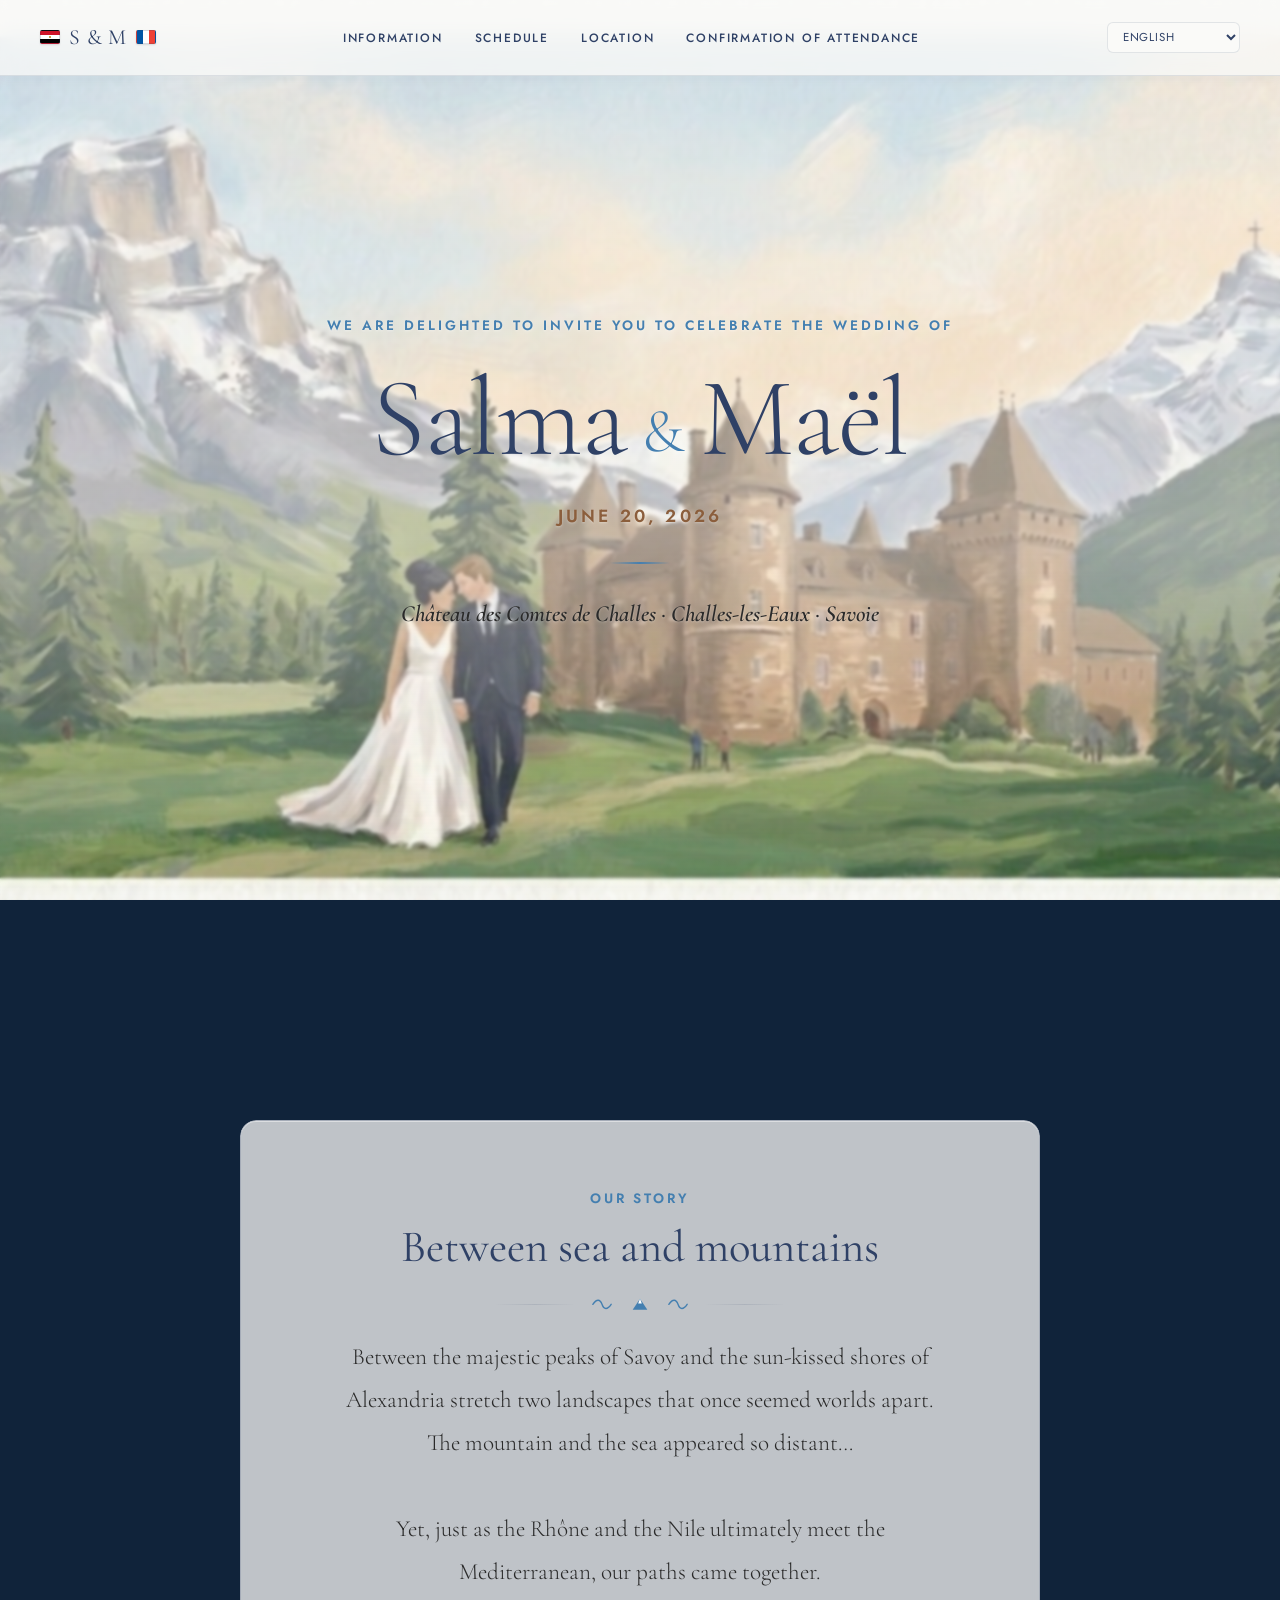
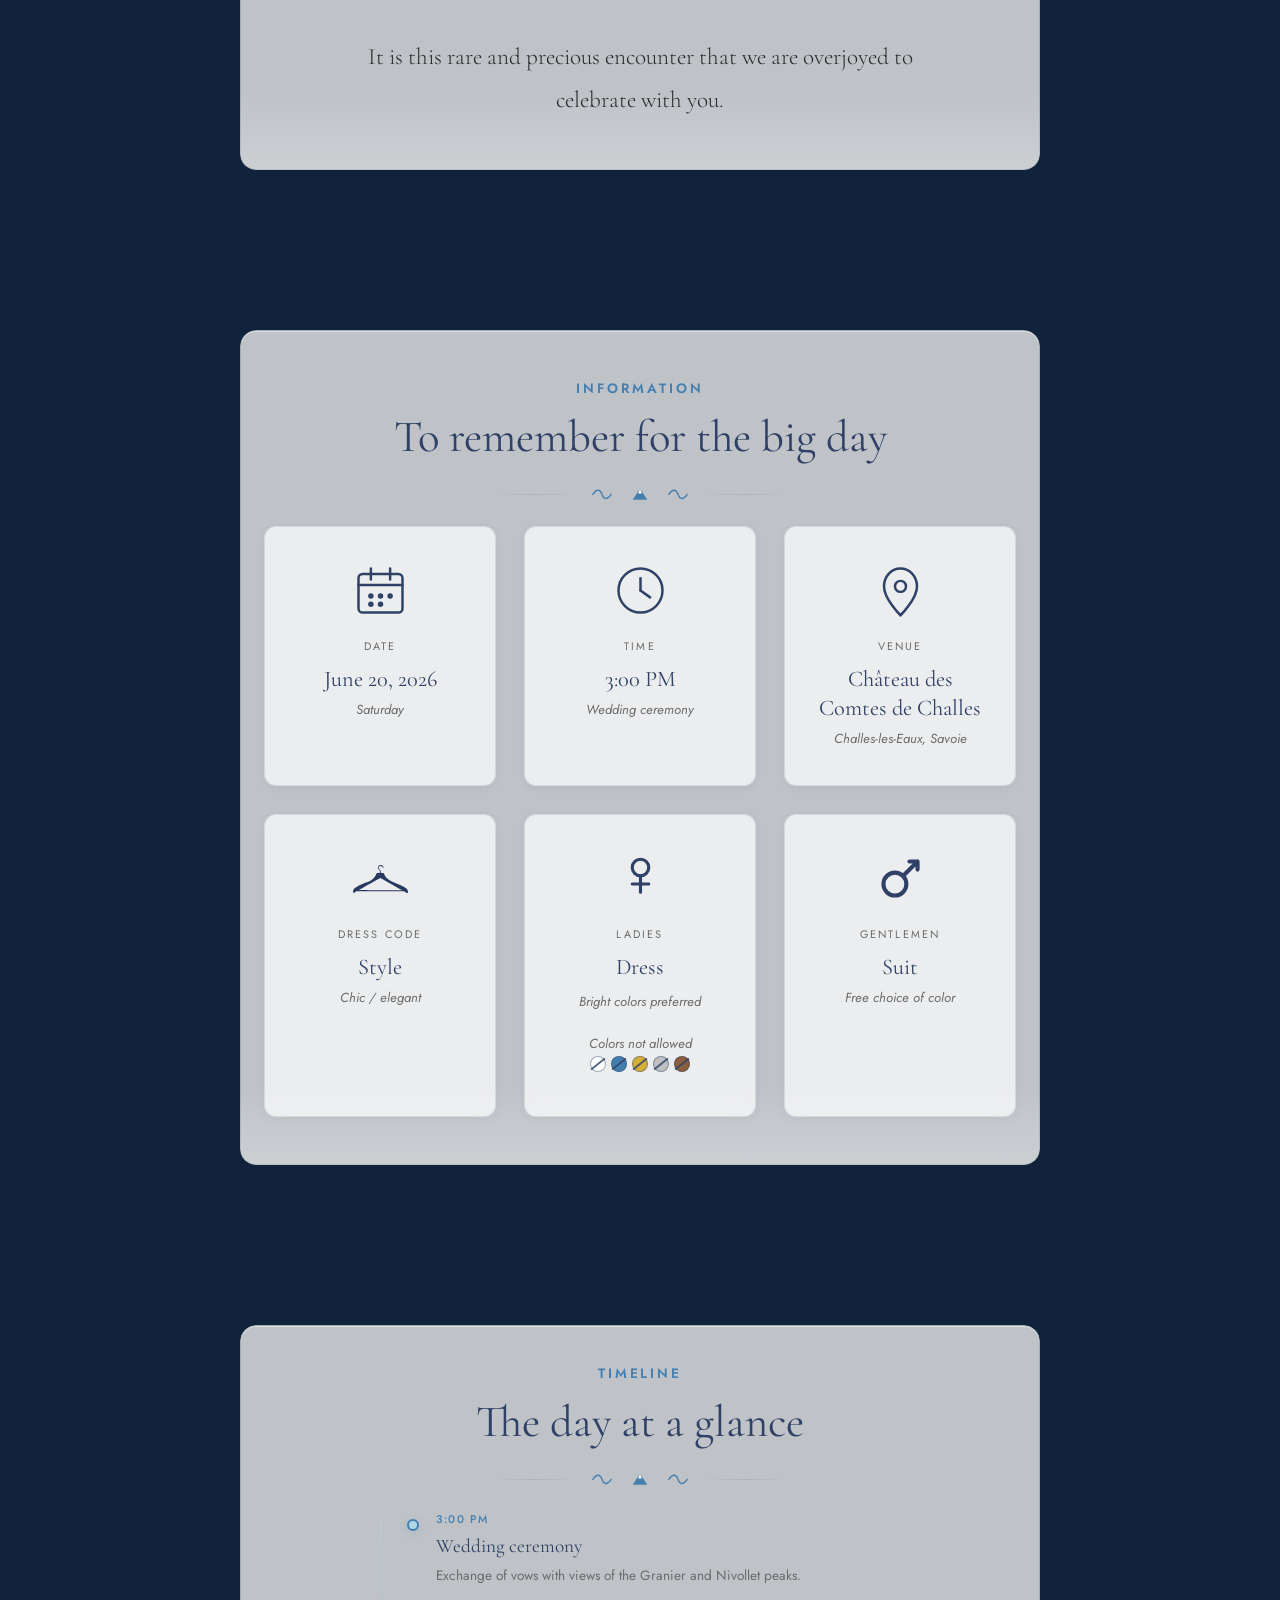
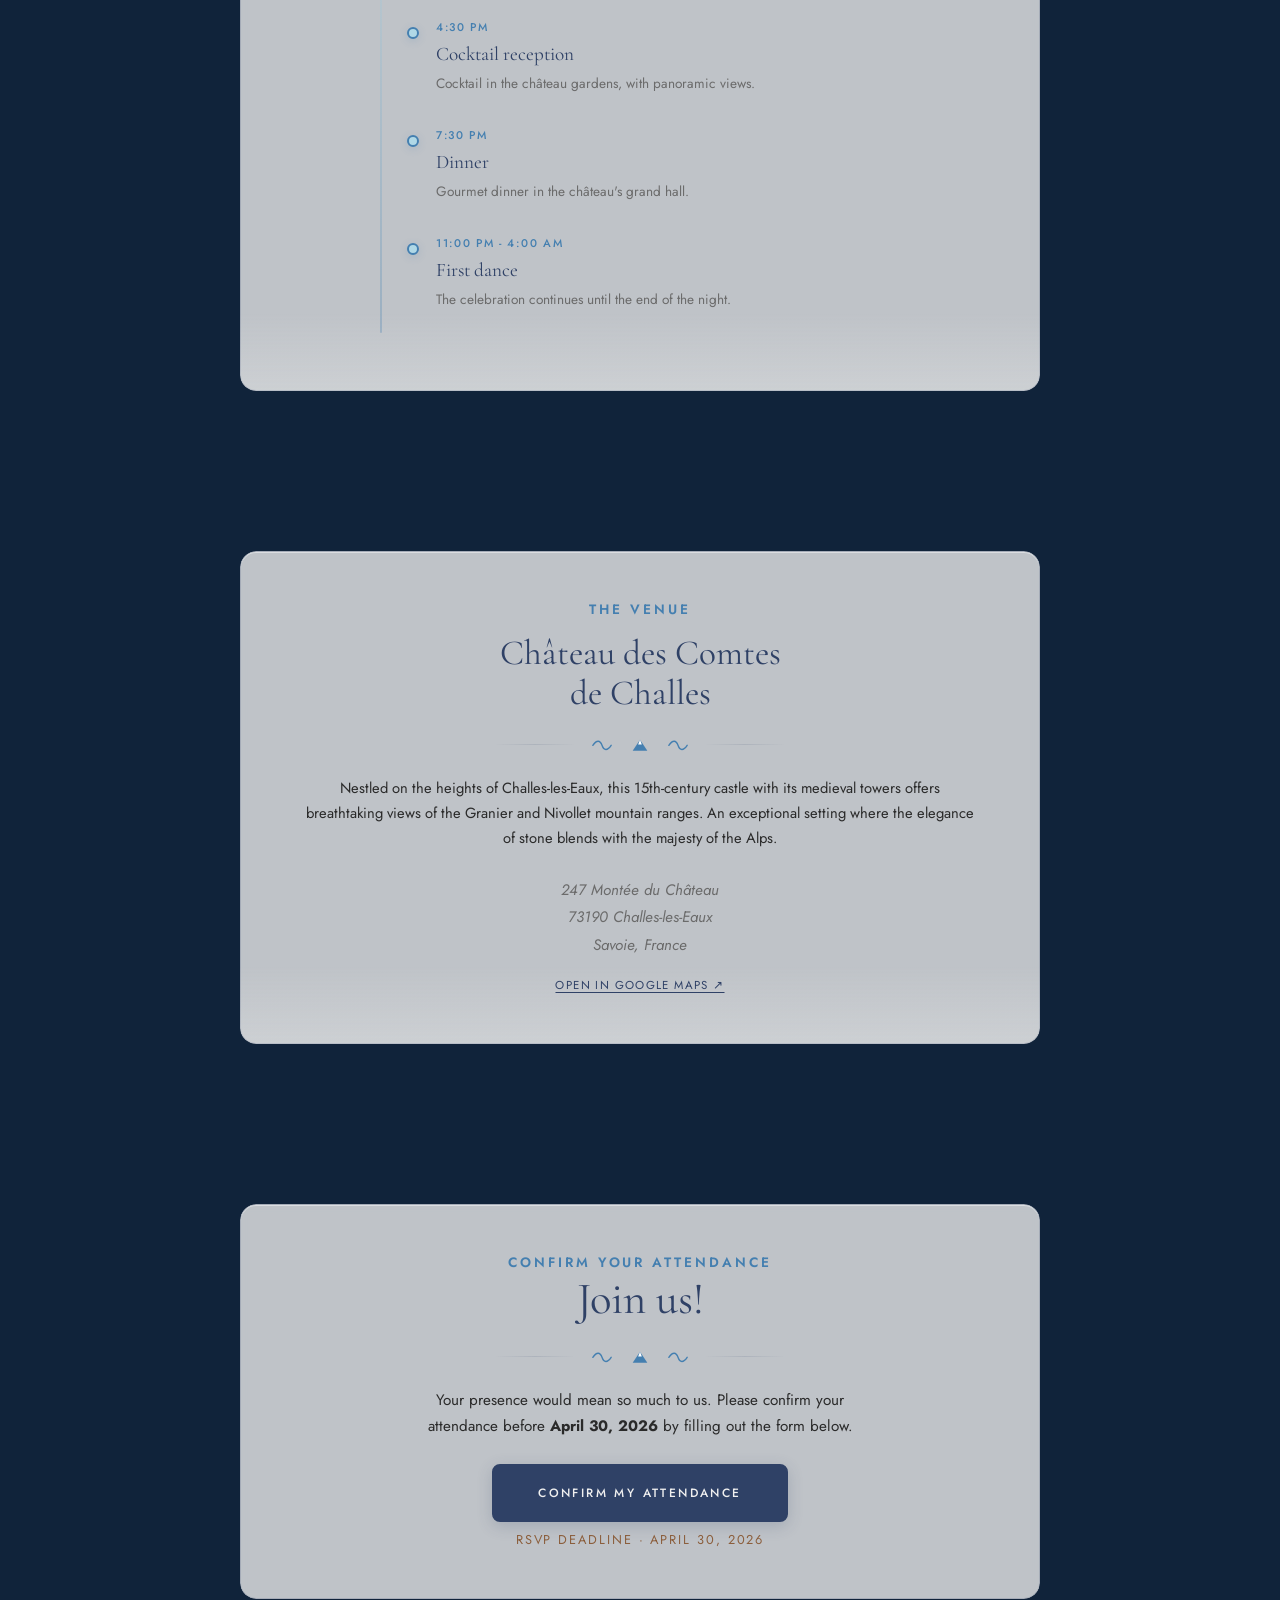
==== commit 45067c52: "fix: defaut affichage android" ====
--- a/index.html
+++ b/index.html
@@ -333,8 +333,8 @@
         aria-label="Confirmer ma présence via le formulaire en ligne" data-i18n-attr="aria-label:rsvp.buttonAria">
         <span data-i18n="rsvp.button">[i18n:rsvp.button]</span>
       </a>
-    </div>
-    <p class="rsvp-date" data-i18n="rsvp.deadline">[i18n:rsvp.deadline]</p>
+      <p class="rsvp-date" data-i18n="rsvp.deadline">[i18n:rsvp.deadline]</p>
+    </div>
 
   </section>
 
--- a/style.css
+++ b/style.css
@@ -341,9 +341,18 @@
   --bg-sea-opacity: 0;
   --bg-beach-opacity: 0;
   position: fixed;
-  inset: 0;
+  top: 0;
+  left: 0;
+  width: 100%;
+  height: 100vh;
   z-index: -2;
   overflow: hidden;
+}
+
+@supports (height: 100lvh) {
+  .site-background {
+    height: 100lvh;
+  }
 }
 
 .bg-layer {
@@ -928,6 +937,11 @@
 
 /* ── Responsive ──────────────────────────────────────── */
 @media (max-width: 700px) {
+  .site-background {
+    /* Keep background height stable while mobile browser UI shows/hides. */
+    height: 100lvh;
+  }
+
   .bg-mountains {
     background-image: url('images/vertical_mountains.png');
   }
@@ -1153,6 +1167,9 @@
 
   .bg-layer {
     background-size: cover;
+    /* Overscan avoids tiny bottom gaps during viewport resize on Android. */
+    transform: scale(1.02);
+    transform-origin: center center;
   }
 
   .bg-shade {
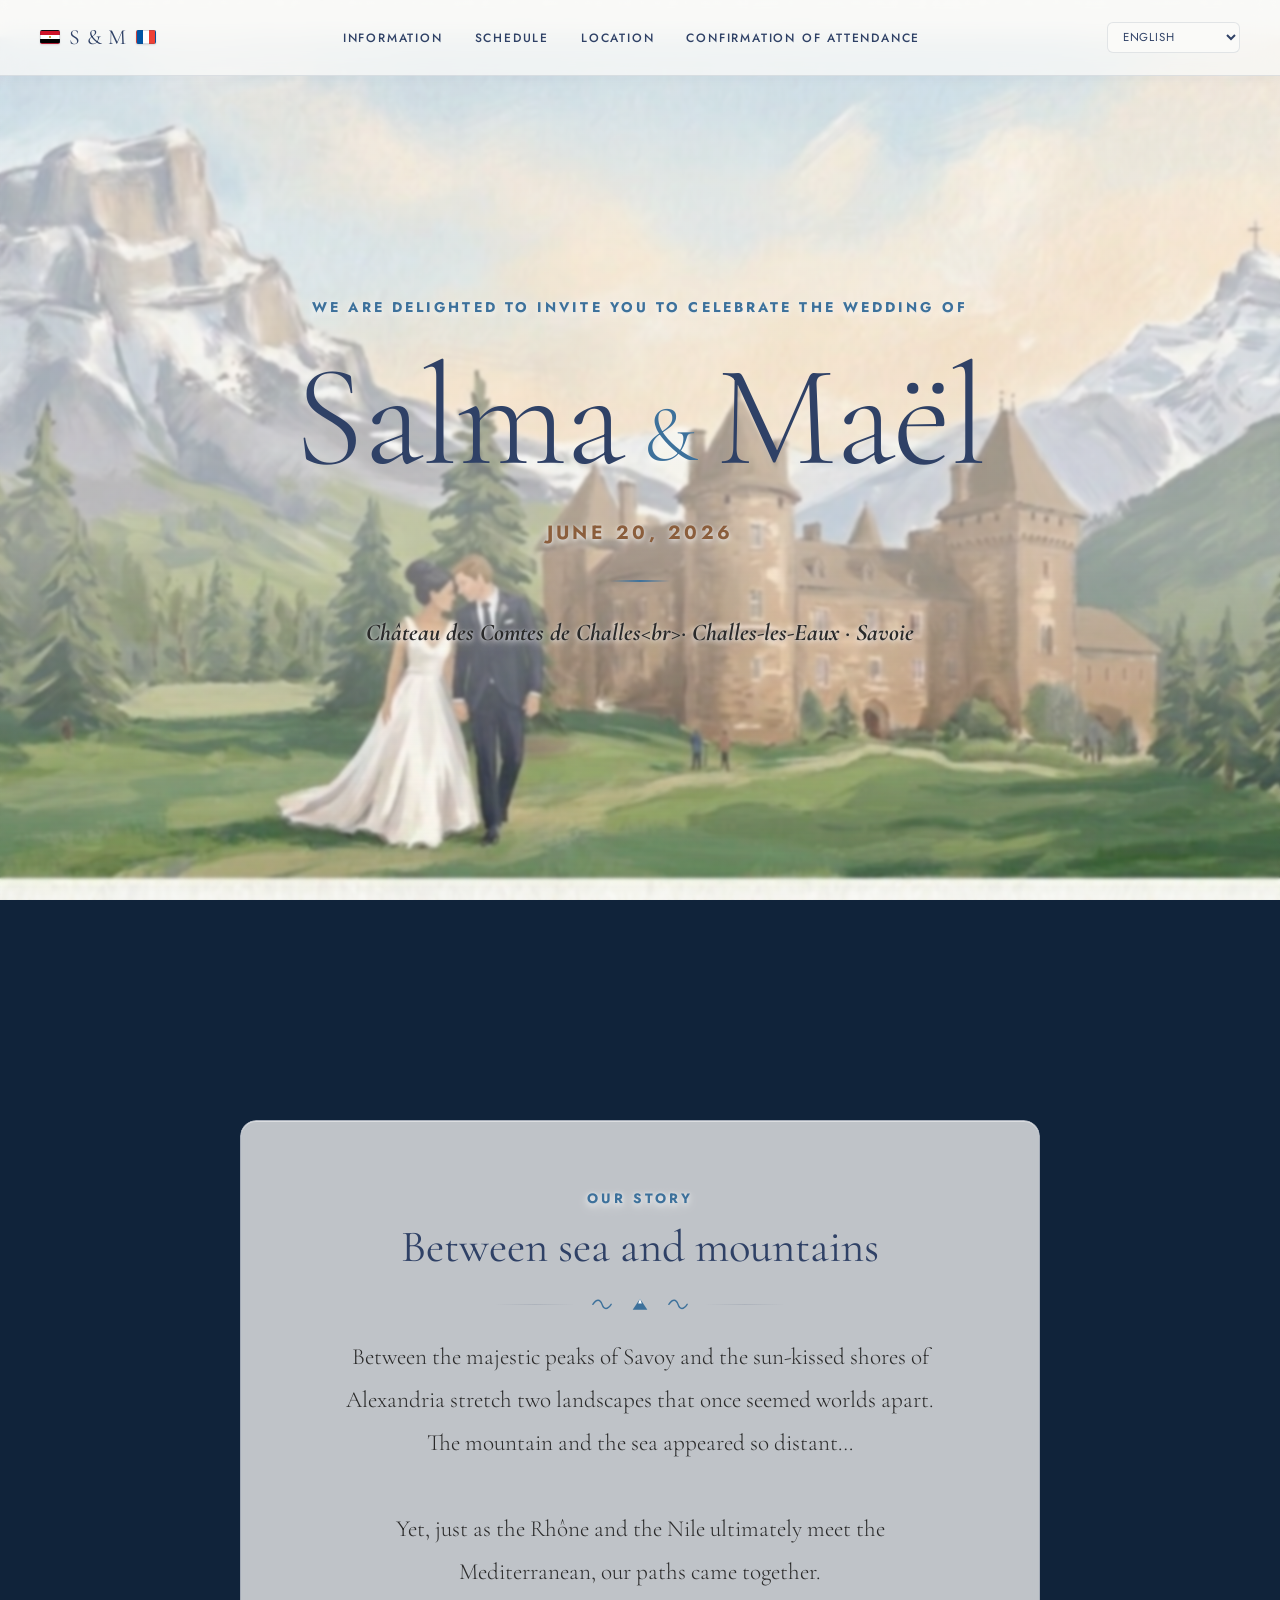
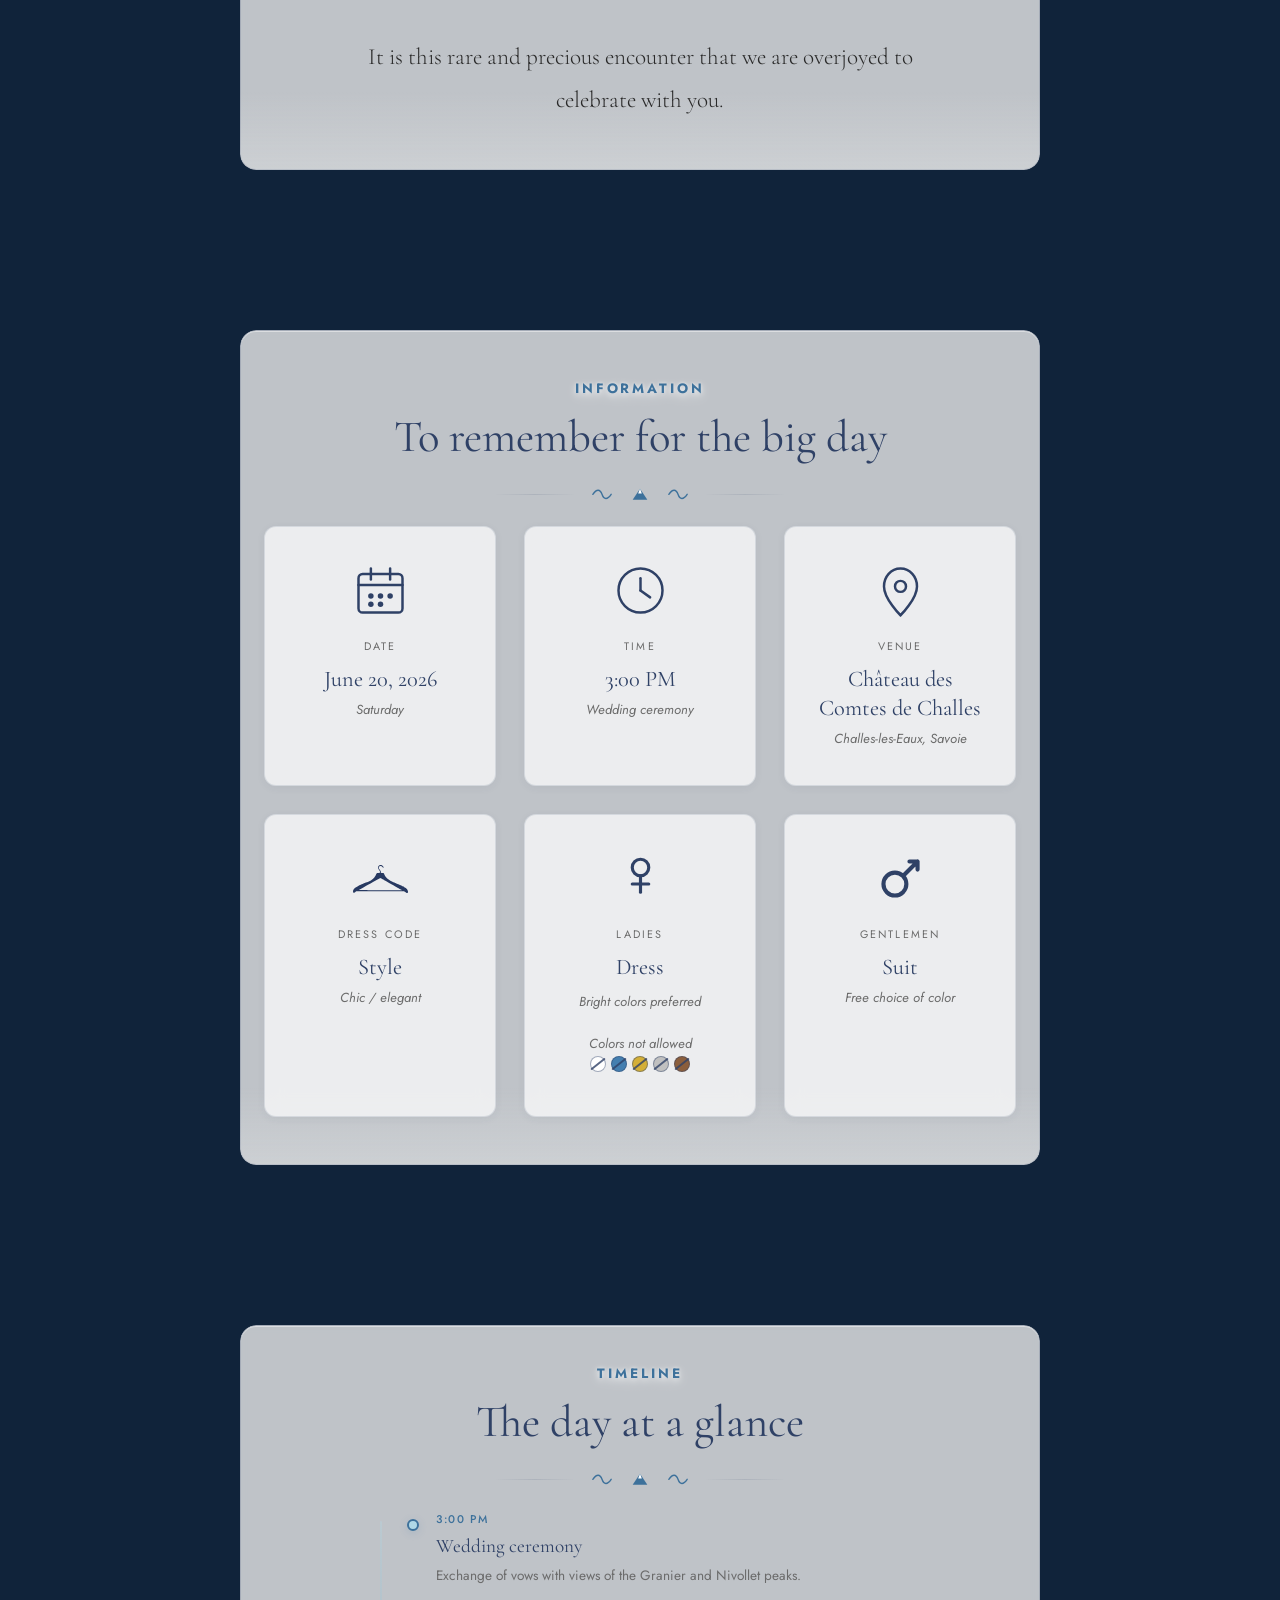
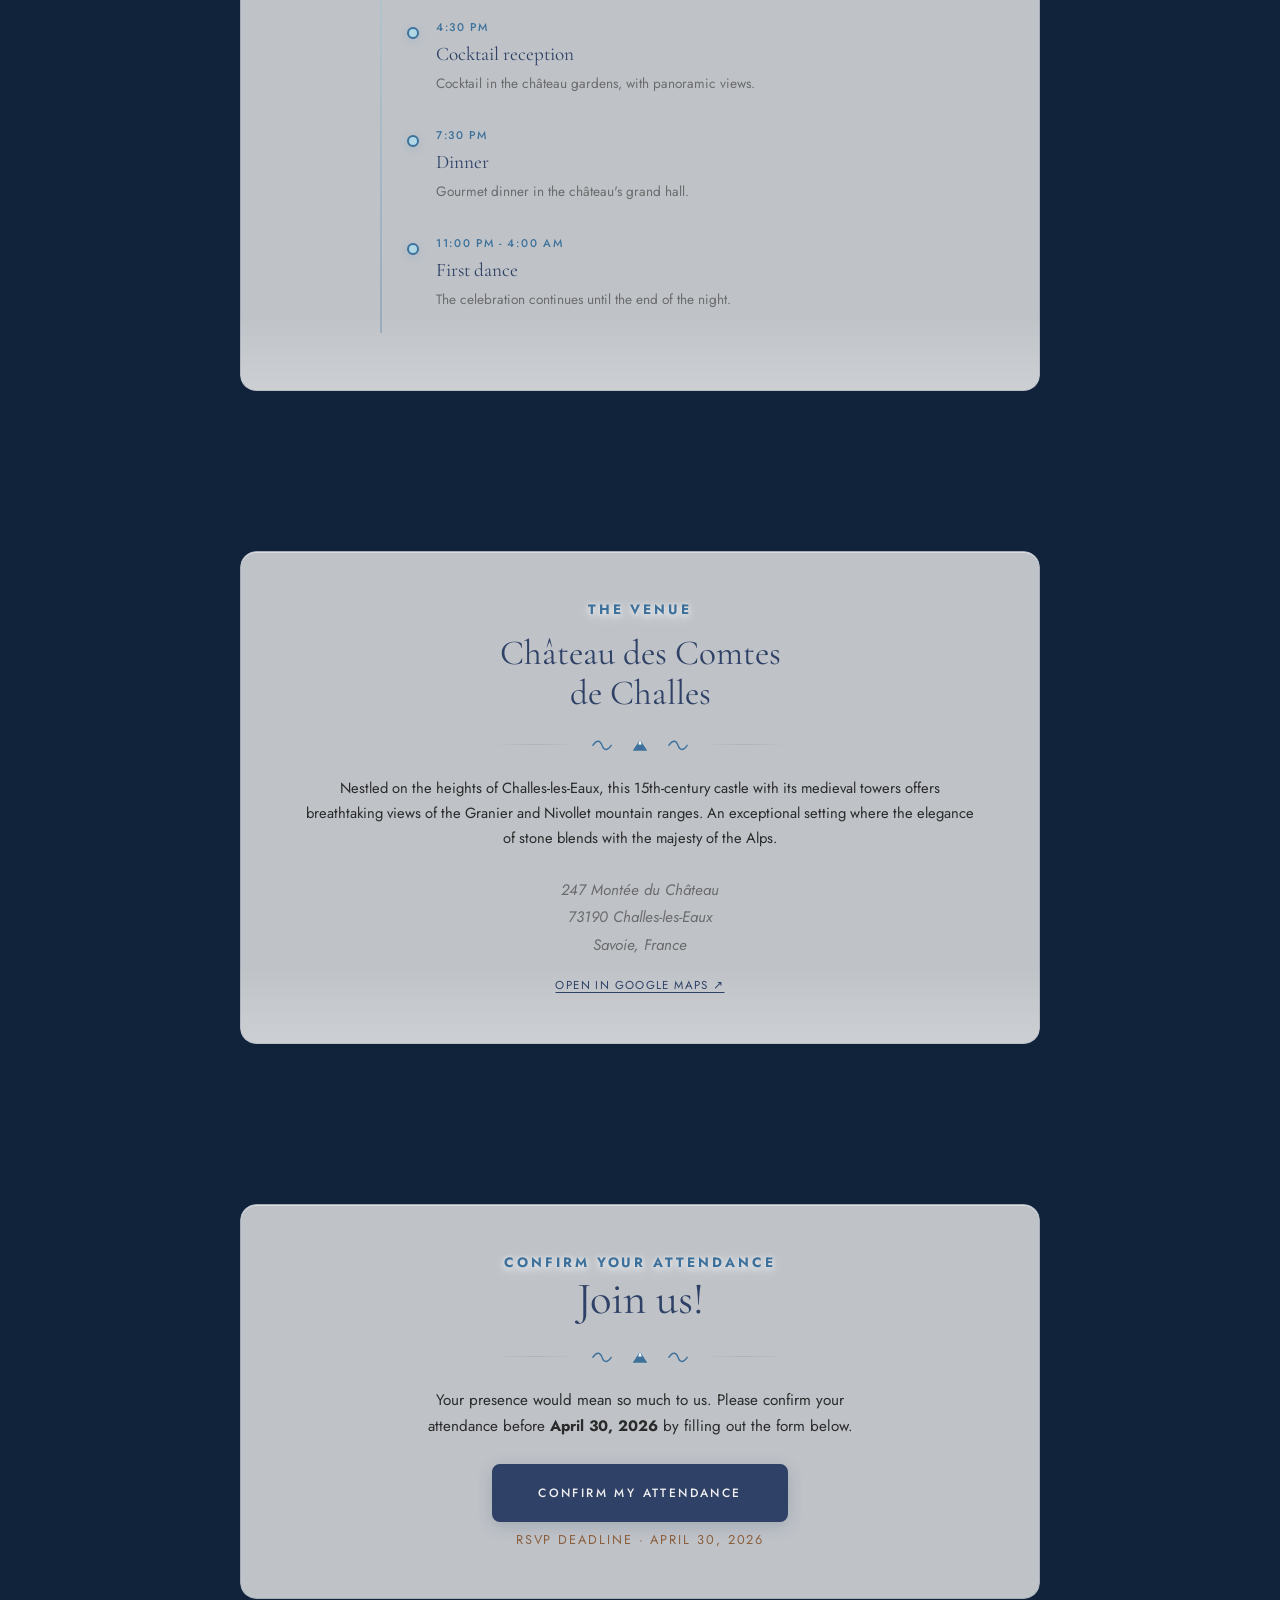
==== commit 0919a9cc: "amélioration lisibilité arabe" ====
--- a/index.html
+++ b/index.html
@@ -11,7 +11,7 @@
   <link rel="preconnect" href="https://fonts.googleapis.com" />
   <link rel="preconnect" href="https://fonts.gstatic.com" crossorigin />
   <link
-    href="https://fonts.googleapis.com/css2?family=Cormorant+Garamond:ital,wght@0,300;0,400;1,300;1,400&family=Jost:wght@300;400;500&display=swap"
+    href="https://fonts.googleapis.com/css2?family=Cormorant+Garamond:ital,wght@0,300;0,400;1,300;1,400&family=Jost:wght@300;400;500;700&family=Noto+Sans+Arabic:wght@400;500;600;700&display=swap"
     rel="stylesheet" />
 
   <link rel="stylesheet" href="style.css" />
--- a/style.css
+++ b/style.css
@@ -11,7 +11,7 @@
   /* groom suit */
   --sky: #B0D8E6;
   /* bridesmaids */
-  --blue: #447FB0;
+  --blue: #3d719b;
   /* bridesmaids */
   --white: #F0F0F0;
   /* bride */
@@ -79,7 +79,12 @@
   letter-spacing: 0.22em;
   text-transform: uppercase;
   color: var(--brown);
-  font-weight: 600;
+  font-weight: 700;
+  text-shadow:
+    0 2px 6px rgba(255, 255, 255, 0.75),
+    0 4px 14px rgba(255, 255, 255, 0.5),
+    0 0 3px rgba(255, 255, 255, 0.6),
+    0 1px 2px rgba(47, 65, 102, 0.15);
 }
 
 h1,
@@ -275,14 +280,18 @@
 
 .hero-content .eyebrow {
   margin-bottom: 1.5rem;
+  font-size: 0.88rem;
+  font-weight: 700;
   text-shadow:
-    0 1px 2px rgba(255, 255, 255, 0.32),
-    0 2px 5px rgba(255, 255, 255, 0.16);
+    0 2px 5px rgba(255, 255, 255, 0.6),
+    0 3px 11px rgba(255, 255, 255, 0.35),
+    0 0 2.5px rgba(255, 255, 255, 0.45),
+    0 1px 2px rgba(47, 65, 102, 0.1);
 }
 
 .hero-names {
   font-family: var(--serif);
-  font-size: clamp(3rem, 10vw, 7rem);
+  font-size: clamp(4rem, 12vw, 9rem);
   color: var(--navy);
   font-weight: 300;
   letter-spacing: -0.01em;
@@ -306,14 +315,16 @@
 .hero-date {
   margin-top: 1.5rem;
   font-family: var(--sans);
-  font-size: 1.1rem;
+  font-size: 1.2rem;
   letter-spacing: 0.18em;
   text-transform: uppercase;
   color: var(--brown);
-  font-weight: 600;
+  font-weight: 700;
   text-shadow:
-    0 1px 2px rgba(255, 255, 255, 0.26),
-    0 2px 5px rgba(255, 255, 255, 0.13);
+    0 2px 5px rgba(255, 255, 255, 0.6),
+    0 3px 11px rgba(255, 255, 255, 0.35),
+    0 0 2.5px rgba(255, 255, 255, 0.45),
+    0 1px 2px rgba(47, 65, 102, 0.1);
 }
 
 .hero-divider {
@@ -326,13 +337,15 @@
 
 .hero-place {
   font-family: var(--serif);
-  font-size: clamp(1.15rem, 2.2vw, 1.45rem);
+  font-size: clamp(1.4rem, 2.2vw, 1.5rem);
   color: var(--muted);
   font-style: italic;
-  font-weight: 600;
+  font-weight: 700;
   text-shadow:
-    0 1px 2px rgba(255, 255, 255, 0.26),
-    0 2px 5px rgba(255, 255, 255, 0.13);
+    0 2px 5px rgba(255, 255, 255, 0.6),
+    0 3px 11px rgba(255, 255, 255, 0.35),
+    0 0 2.5px rgba(255, 255, 255, 0.45),
+    0 1px 2px rgba(47, 65, 102, 0.1);
 }
 
 /* ── Global scroll background ───────────────────────── */
@@ -344,14 +357,14 @@
   top: 0;
   left: 0;
   width: 100%;
-  height: 100vh;
+  height: calc(100vh + env(safe-area-inset-bottom, 0px));
   z-index: -2;
   overflow: hidden;
 }
 
 @supports (height: 100lvh) {
   .site-background {
-    height: 100lvh;
+    height: calc(100lvh + env(safe-area-inset-bottom, 0px));
   }
 }
 
@@ -759,6 +772,47 @@
 body.lang-ar .timeline-item::before {
   left: auto;
   right: -4px;
+}
+
+/* Enhanced readability for Arabic text in hero section */
+body.lang-ar .hero-content .eyebrow {
+  font-family: 'Noto Sans Arabic', 'Cairo', 'Tajawal', system-ui, sans-serif;
+  font-size: 1.15rem;
+  letter-spacing: 0;
+  font-weight: 700;
+  text-shadow:
+    0 2px 5px rgba(255, 255, 255, 0.6),
+    0 3px 11px rgba(255, 255, 255, 0.35),
+    0 0 2.5px rgba(255, 255, 255, 0.45),
+    0 1px 2px rgba(47, 65, 102, 0.1);
+}
+
+body.lang-ar .hero-date {
+  font-family: 'Noto Sans Arabic', 'Cairo', 'Tajawal', system-ui, sans-serif;
+  font-size: 1.5rem;
+  letter-spacing: 0;
+  font-weight: 700;
+  text-shadow:
+    0 2px 5px rgba(255, 255, 255, 0.6),
+    0 3px 11px rgba(255, 255, 255, 0.35),
+    0 0 2.5px rgba(255, 255, 255, 0.45),
+    0 1px 2px rgba(47, 65, 102, 0.1);
+}
+
+body.lang-ar .hero-place {
+  font-family: 'Noto Sans Arabic', 'Cairo', 'Tajawal', system-ui, sans-serif;
+  font-size: clamp(1.5rem, 2.8vw, 1.9rem);
+  letter-spacing: 0;
+  font-weight: 700;
+  text-shadow:
+    0 2px 5px rgba(255, 255, 255, 0.6),
+    0 3px 11px rgba(255, 255, 255, 0.35),
+    0 0 2.5px rgba(255, 255, 255, 0.45),
+    0 1px 2px rgba(47, 65, 102, 0.1);
+}
+
+body.lang-ar .hero-names {
+  font-size: clamp(4rem, 12vw, 9rem);
 }
 
 /* ── Location ────────────────────────────────────────── */
@@ -939,7 +993,7 @@
 @media (max-width: 700px) {
   .site-background {
     /* Keep background height stable while mobile browser UI shows/hides. */
-    height: 100lvh;
+    height: calc(100lvh + env(safe-area-inset-bottom, 0px) + 4px);
   }
 
   .bg-mountains {
@@ -952,6 +1006,23 @@
 
   .bg-beach {
     background-image: url('images/vertical_beach.png');
+  }
+
+  /* Hero centré sur mobile */
+  .hero {
+    text-align: center;
+    padding: 6rem 1rem 3rem;
+  }
+
+  .hero-content {
+    width: 95%;
+    max-width: 100%;
+  }
+
+  .hero-content .eyebrow,
+  .hero-date,
+  .hero-place {
+    text-align: center;
   }
 
   /* Sections en pleine largeur sur mobile */
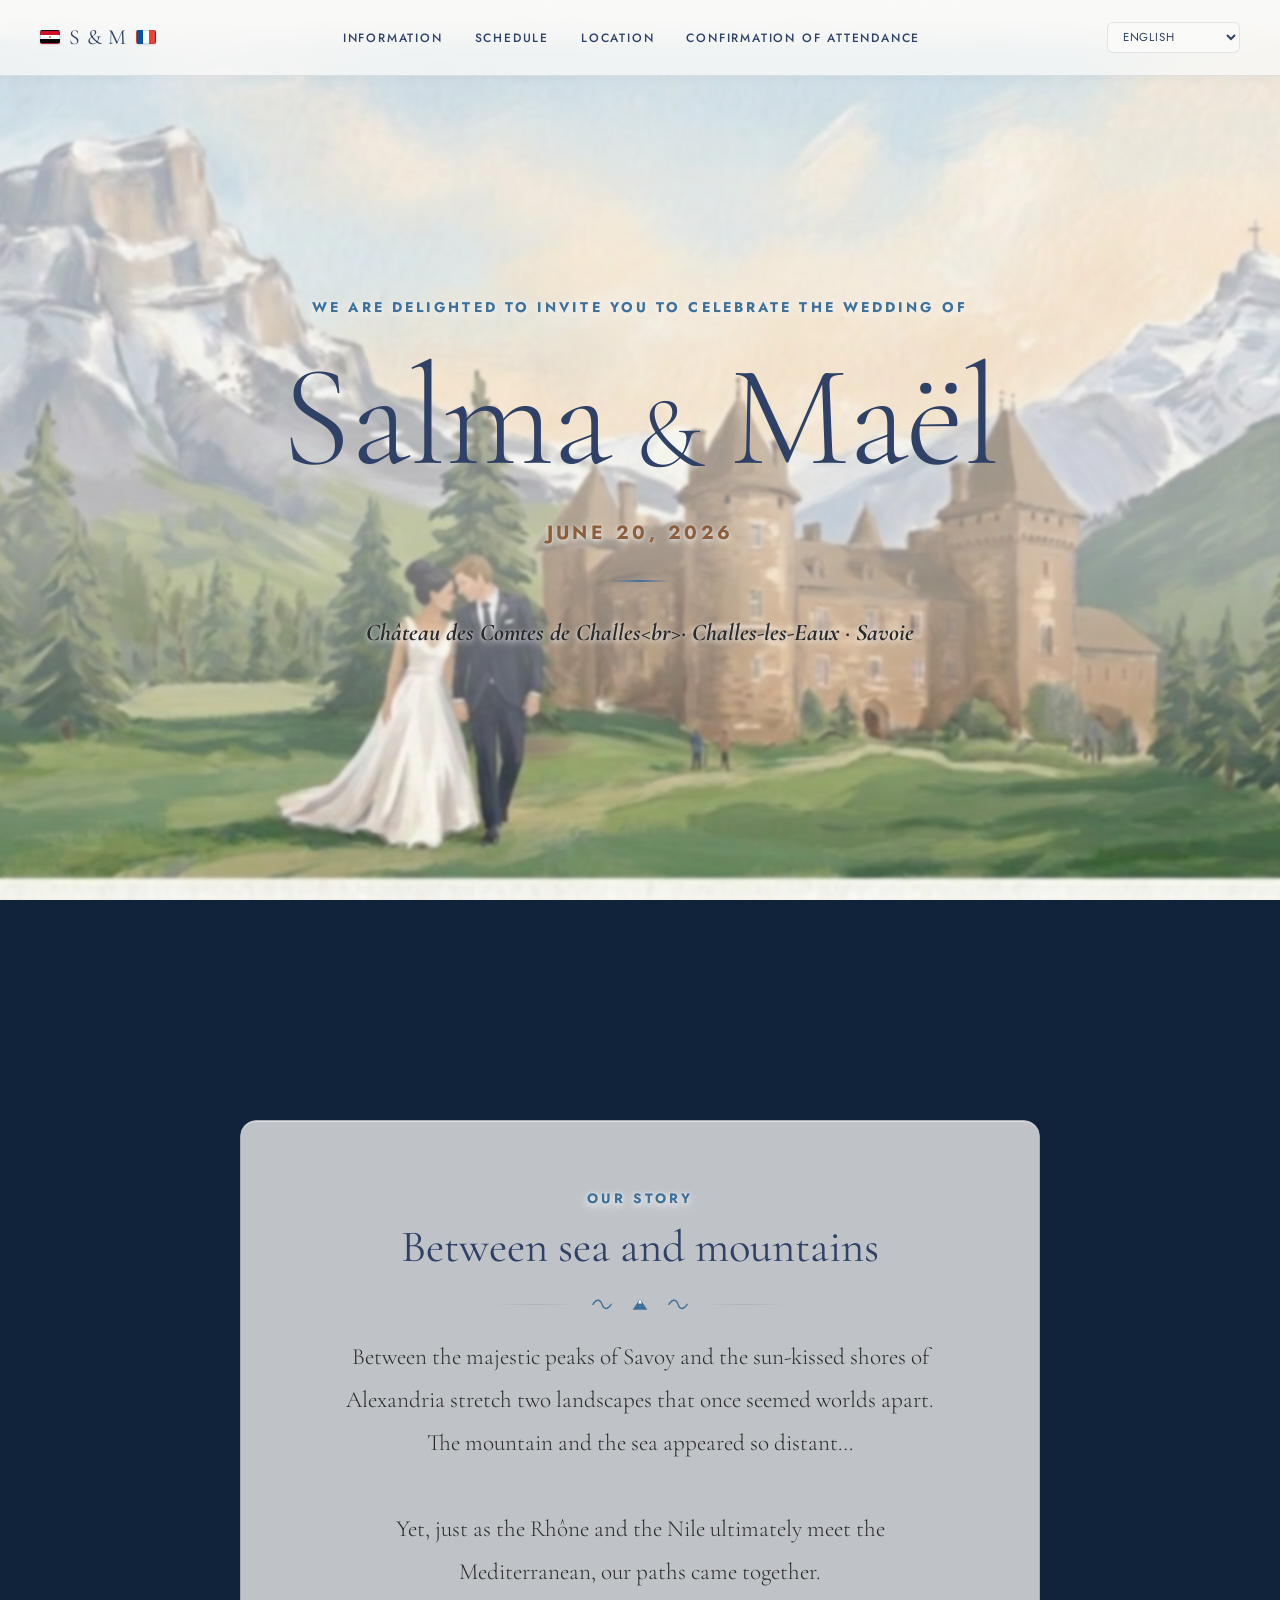
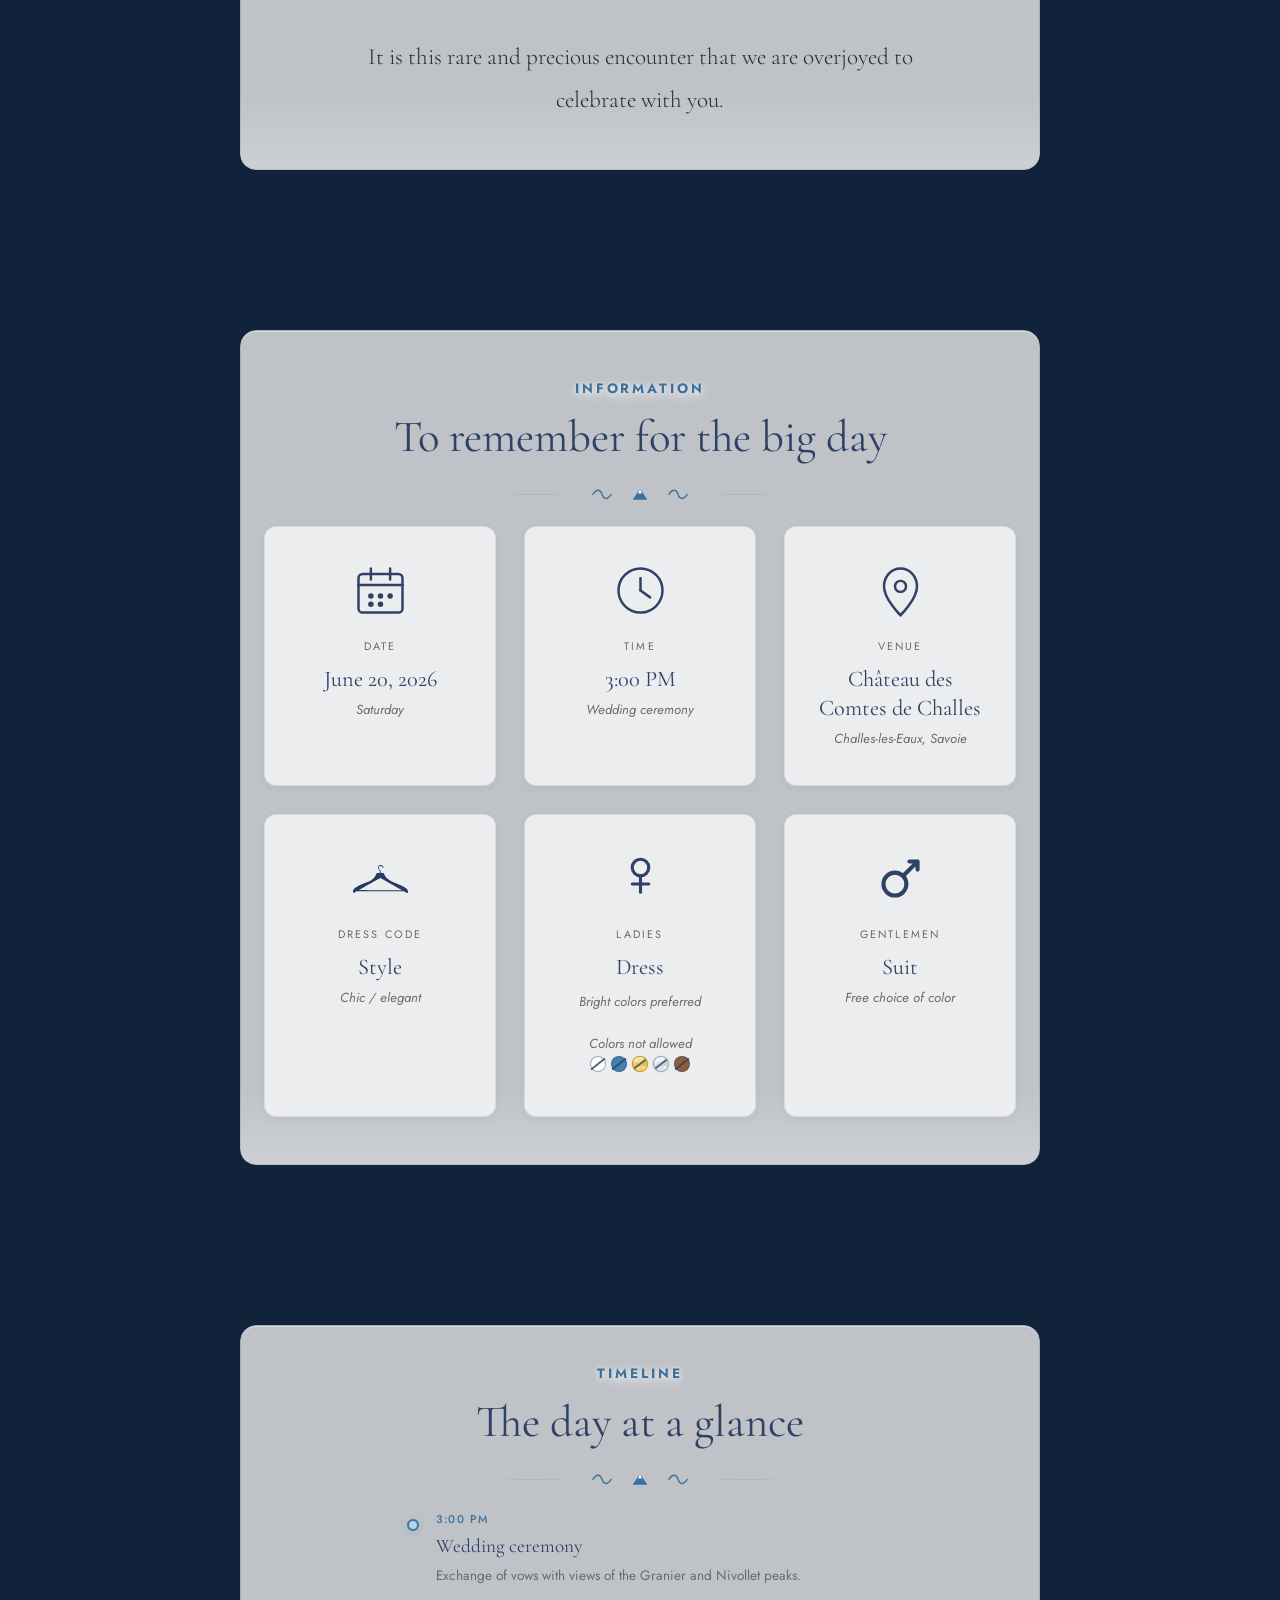
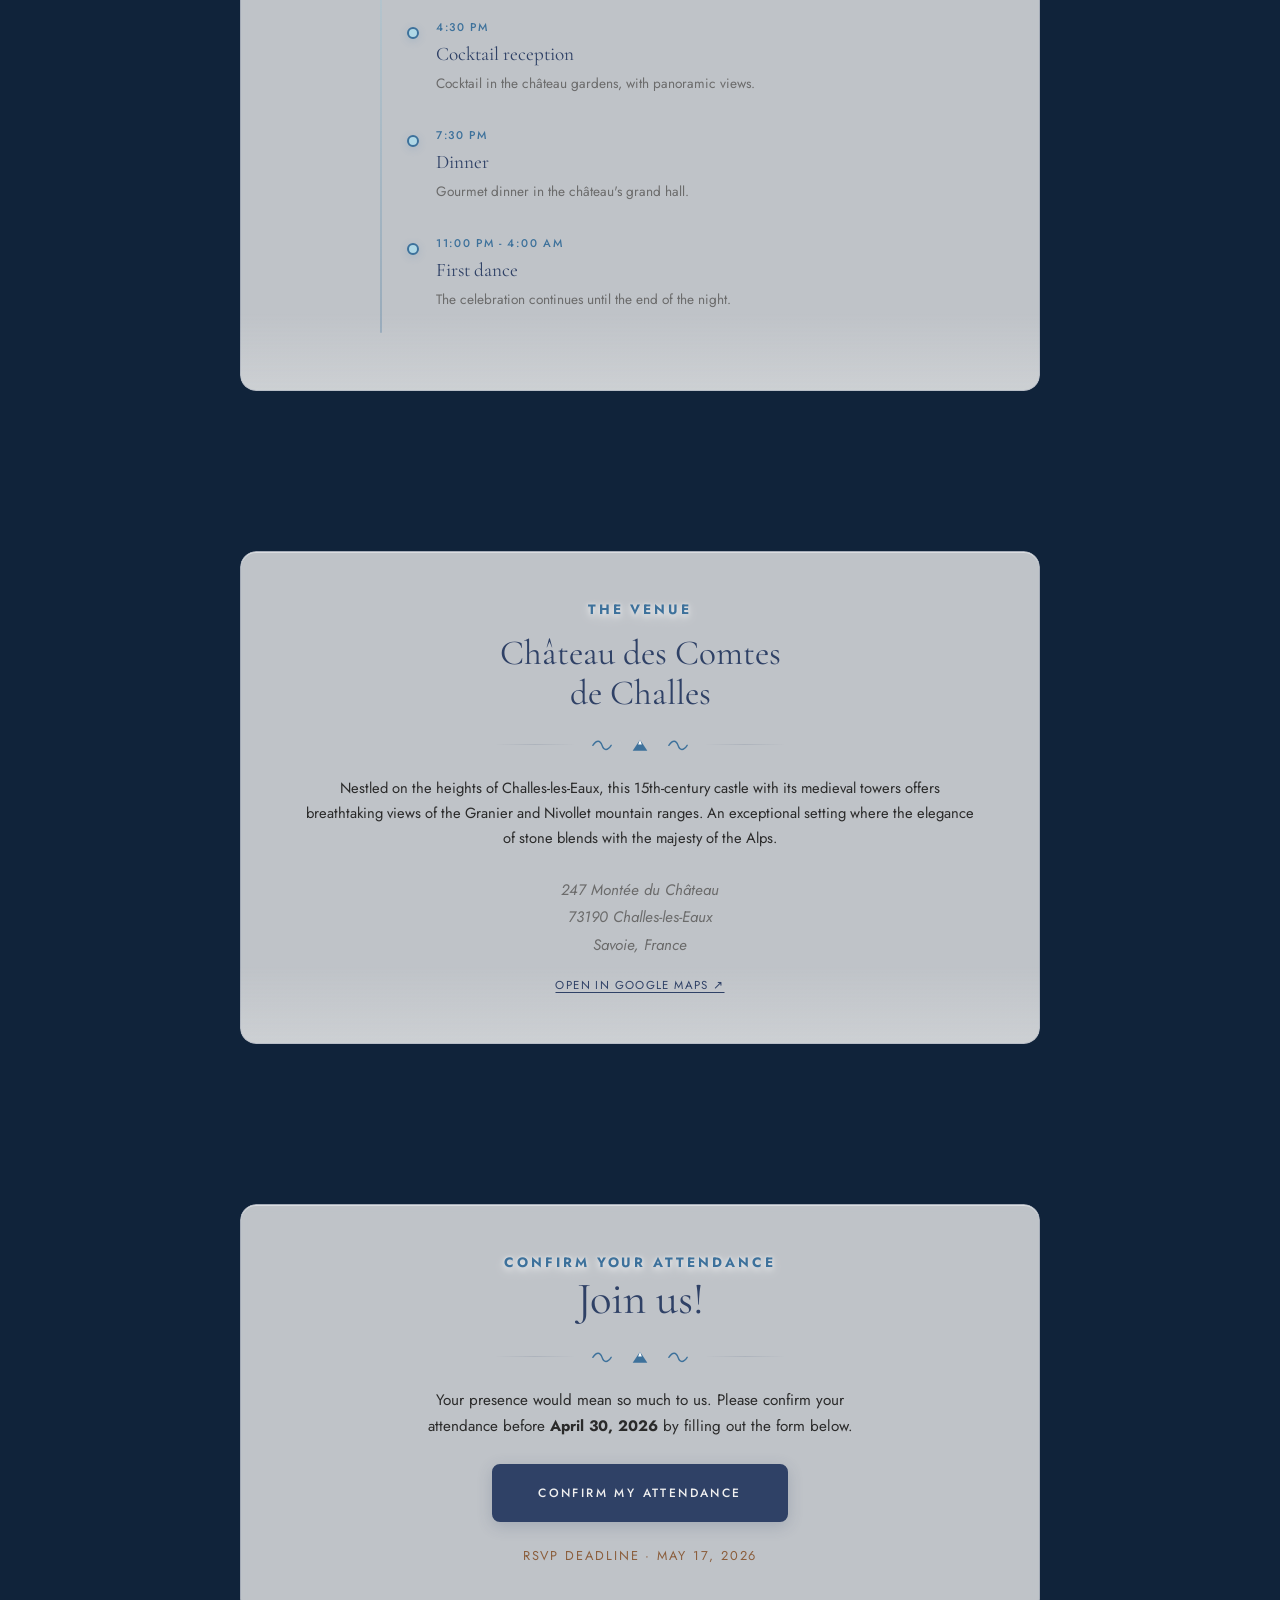
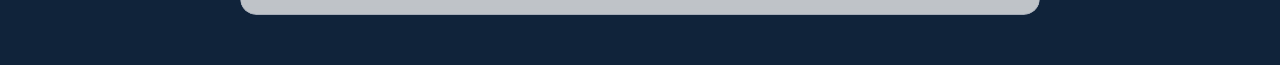
==== commit 864e34b7: "fix: assets" ====
--- a/index.html
+++ b/index.html
@@ -14,7 +14,7 @@
     href="https://fonts.googleapis.com/css2?family=Cormorant+Garamond:ital,wght@0,300;0,400;1,300;1,400&family=Jost:wght@300;400;500;700&family=Noto+Sans+Arabic:wght@400;500;600;700&display=swap"
     rel="stylesheet" />
 
-  <link rel="stylesheet" href="style.css" />
+  <link rel="stylesheet" href="/style.css" />
 </head>
 
 <body>
@@ -177,7 +177,7 @@
       <div class="detail-card fade-up">
         <div class="detail-card-icon" aria-hidden="true">
           <!-- Hanger icon -->
-          <img src="images/cintre.svg" alt="" style="width: 100%; height: 100%; object-fit: contain;">
+          <img src="/images/cintre.svg" alt="" style="width: 100%; height: 100%; object-fit: contain;">
         </div>
         <p class="detail-card-title" data-i18n="details.dress.title">[i18n:details.dress.title]</p>
         <p class="detail-card-value" data-i18n="details.dress.value">[i18n:details.dress.value]</p>
@@ -339,7 +339,7 @@
   </section>
 
   <!-- ── Scroll animation ─────────────────────────────────── -->
-  <script src="app.js"></script>
+  <script src="/app.js"></script>
 
 </body>
 
--- a/style.css
+++ b/style.css
@@ -291,7 +291,7 @@
 
 .hero-names {
   font-family: var(--serif);
-  font-size: clamp(4rem, 12vw, 9rem);
+  font-size: clamp(4.5rem, 12vw, 9rem);
   color: var(--navy);
   font-weight: 300;
   letter-spacing: -0.01em;
@@ -303,8 +303,8 @@
 }
 
 .hero-names .amp {
-  font-size: 0.55em;
-  color: var(--blue);
+  font-size: 0.70em;
+  color: var(--navy);
   vertical-align: middle;
   margin: 0 0.25em;
   text-shadow:
@@ -672,11 +672,61 @@
 }
 
 .color-ban-gold {
-  background: #d4af37;
+  background: linear-gradient(145deg, #fff6c8 0%, #f7d96a 28%, #d9ab21 55%, #f4cf58 78%, #fff3b4 100%);
+  border-color: rgba(138, 102, 8, 0.55);
+  box-shadow: inset 0 1px 1px rgba(255, 255, 255, 0.8), 0 0 0 1px rgba(255, 214, 94, 0.3);
+  overflow: hidden;
 }
 
 .color-ban-silver {
-  background: #c0c0c0;
+  background: linear-gradient(145deg, #ffffff 0%, #e9eef4 30%, #b7c0cb 56%, #dfe6ee 78%, #ffffff 100%);
+  border-color: rgba(92, 108, 126, 0.55);
+  box-shadow: inset 0 1px 1px rgba(255, 255, 255, 0.85), 0 0 0 1px rgba(201, 214, 230, 0.38);
+  overflow: hidden;
+}
+
+.color-ban-gold::before,
+.color-ban-silver::before {
+  content: '';
+  position: absolute;
+  inset: 0;
+  border-radius: 50%;
+  pointer-events: none;
+  background-size: 7px 7px, 9px 9px, 100% 100%;
+  background-position: 0 0, 3px 2px, 0 0;
+  background-repeat: repeat;
+  animation: color-ban-glitter 2.6s linear infinite;
+}
+
+.color-ban-gold::before {
+  background-image:
+    radial-gradient(circle, rgba(255, 252, 214, 0.95) 0 0.9px, transparent 1.2px),
+    radial-gradient(circle, rgba(255, 228, 142, 0.78) 0 0.7px, transparent 1.1px),
+    linear-gradient(120deg, rgba(255, 255, 255, 0) 28%, rgba(255, 246, 198, 0.7) 50%, rgba(255, 255, 255, 0) 72%);
+}
+
+.color-ban-silver::before {
+  background-image:
+    radial-gradient(circle, rgba(255, 255, 255, 0.95) 0 0.9px, transparent 1.2px),
+    radial-gradient(circle, rgba(233, 241, 252, 0.78) 0 0.7px, transparent 1.1px),
+    linear-gradient(120deg, rgba(255, 255, 255, 0) 28%, rgba(240, 247, 255, 0.72) 50%, rgba(255, 255, 255, 0) 72%);
+}
+
+@keyframes color-ban-glitter {
+  0% {
+    background-position: 0 0, 3px 2px, -14px 0;
+    opacity: 0.72;
+  }
+
+  50% {
+    background-position: 1px 2px, 5px 4px, 0 0;
+    opacity: 0.95;
+  }
+
+  100% {
+    background-position: 2px 3px, 7px 5px, 14px 0;
+    opacity: 0.72;
+  }
 }
 
 .color-ban-brown {
@@ -799,20 +849,8 @@
     0 1px 2px rgba(47, 65, 102, 0.1);
 }
 
-body.lang-ar .hero-place {
-  font-family: 'Noto Sans Arabic', 'Cairo', 'Tajawal', system-ui, sans-serif;
-  font-size: clamp(1.5rem, 2.8vw, 1.9rem);
-  letter-spacing: 0;
-  font-weight: 700;
-  text-shadow:
-    0 2px 5px rgba(255, 255, 255, 0.6),
-    0 3px 11px rgba(255, 255, 255, 0.35),
-    0 0 2.5px rgba(255, 255, 255, 0.45),
-    0 1px 2px rgba(47, 65, 102, 0.1);
-}
-
 body.lang-ar .hero-names {
-  font-size: clamp(4rem, 12vw, 9rem);
+  font-size: clamp(4.5rem, 12vw, 9rem);
 }
 
 /* ── Location ────────────────────────────────────────── */
@@ -926,6 +964,7 @@
   cursor: pointer;
   transition: transform 0.3s ease, box-shadow 0.3s ease, background 0.3s ease;
   box-shadow: 0 4px 16px rgba(47, 65, 102, 0.2);
+  margin-bottom: 1rem;
 }
 
 .rsvp-btn:hover {
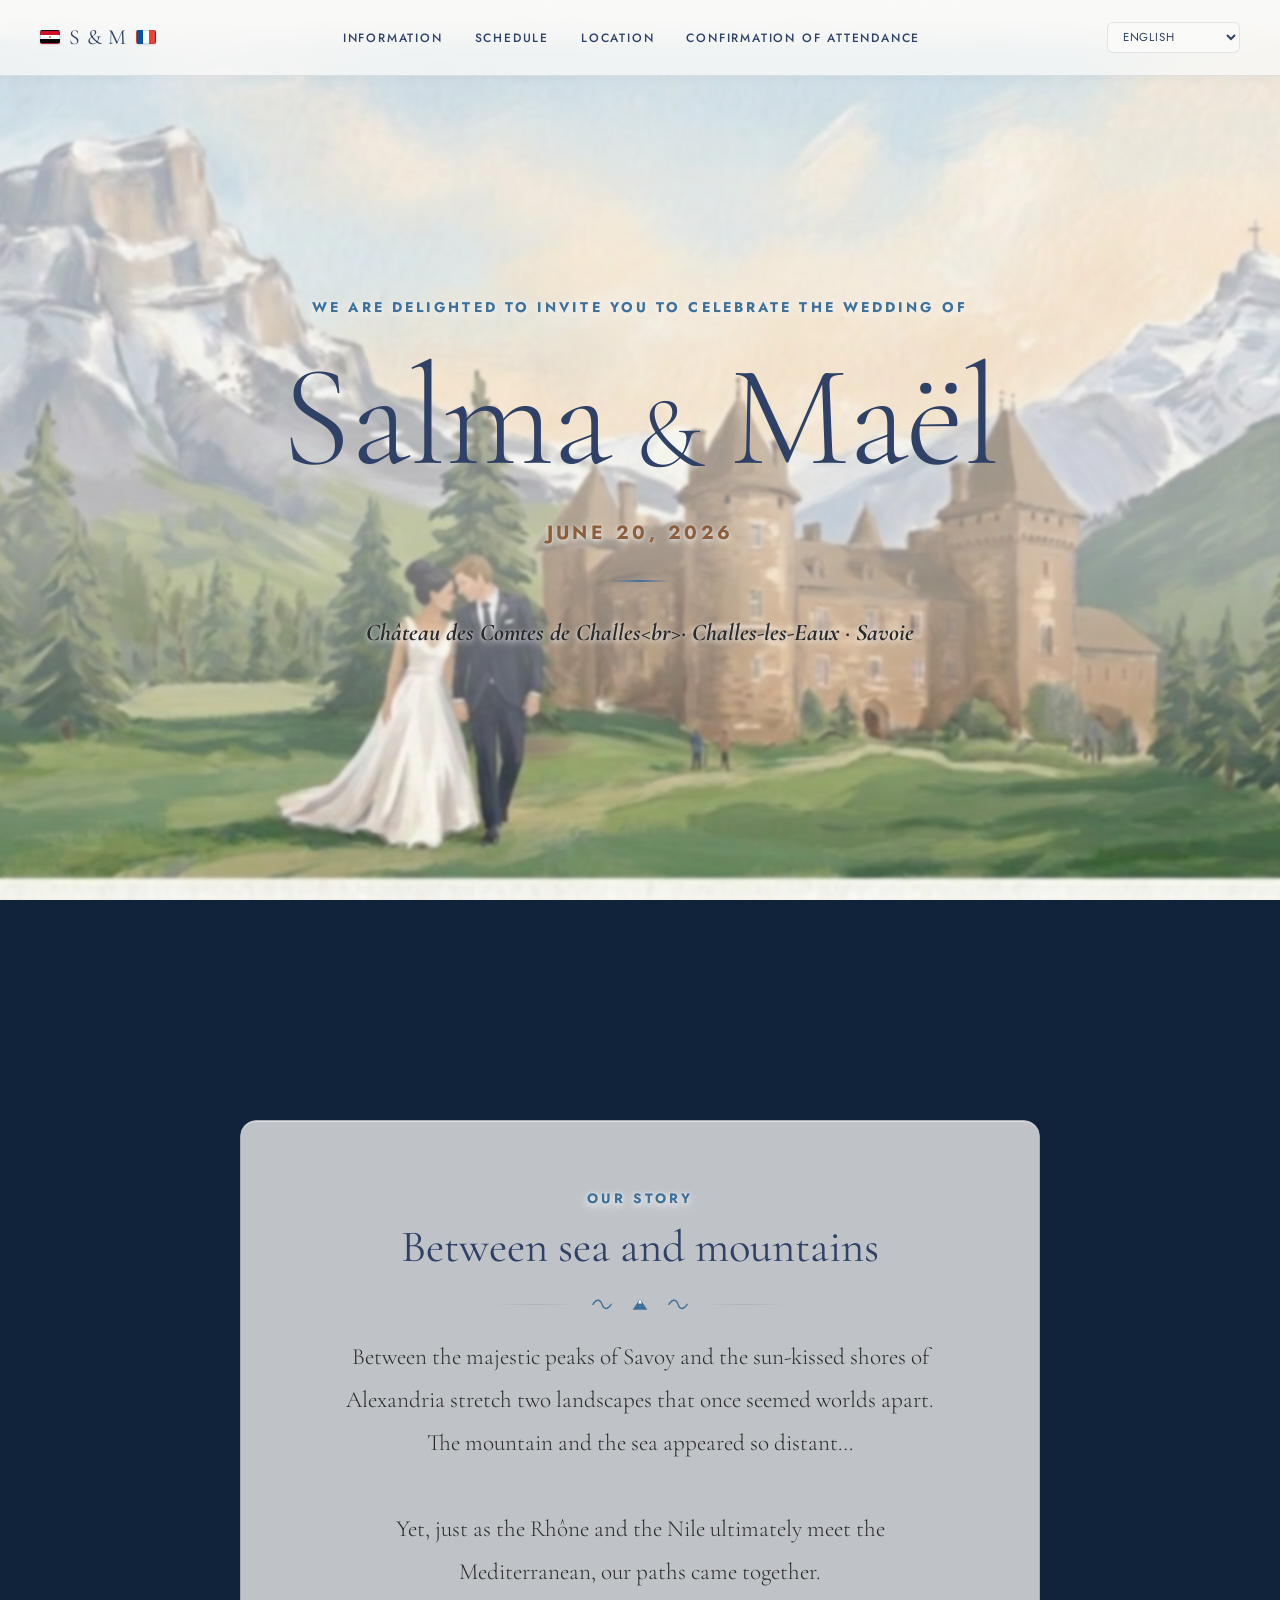
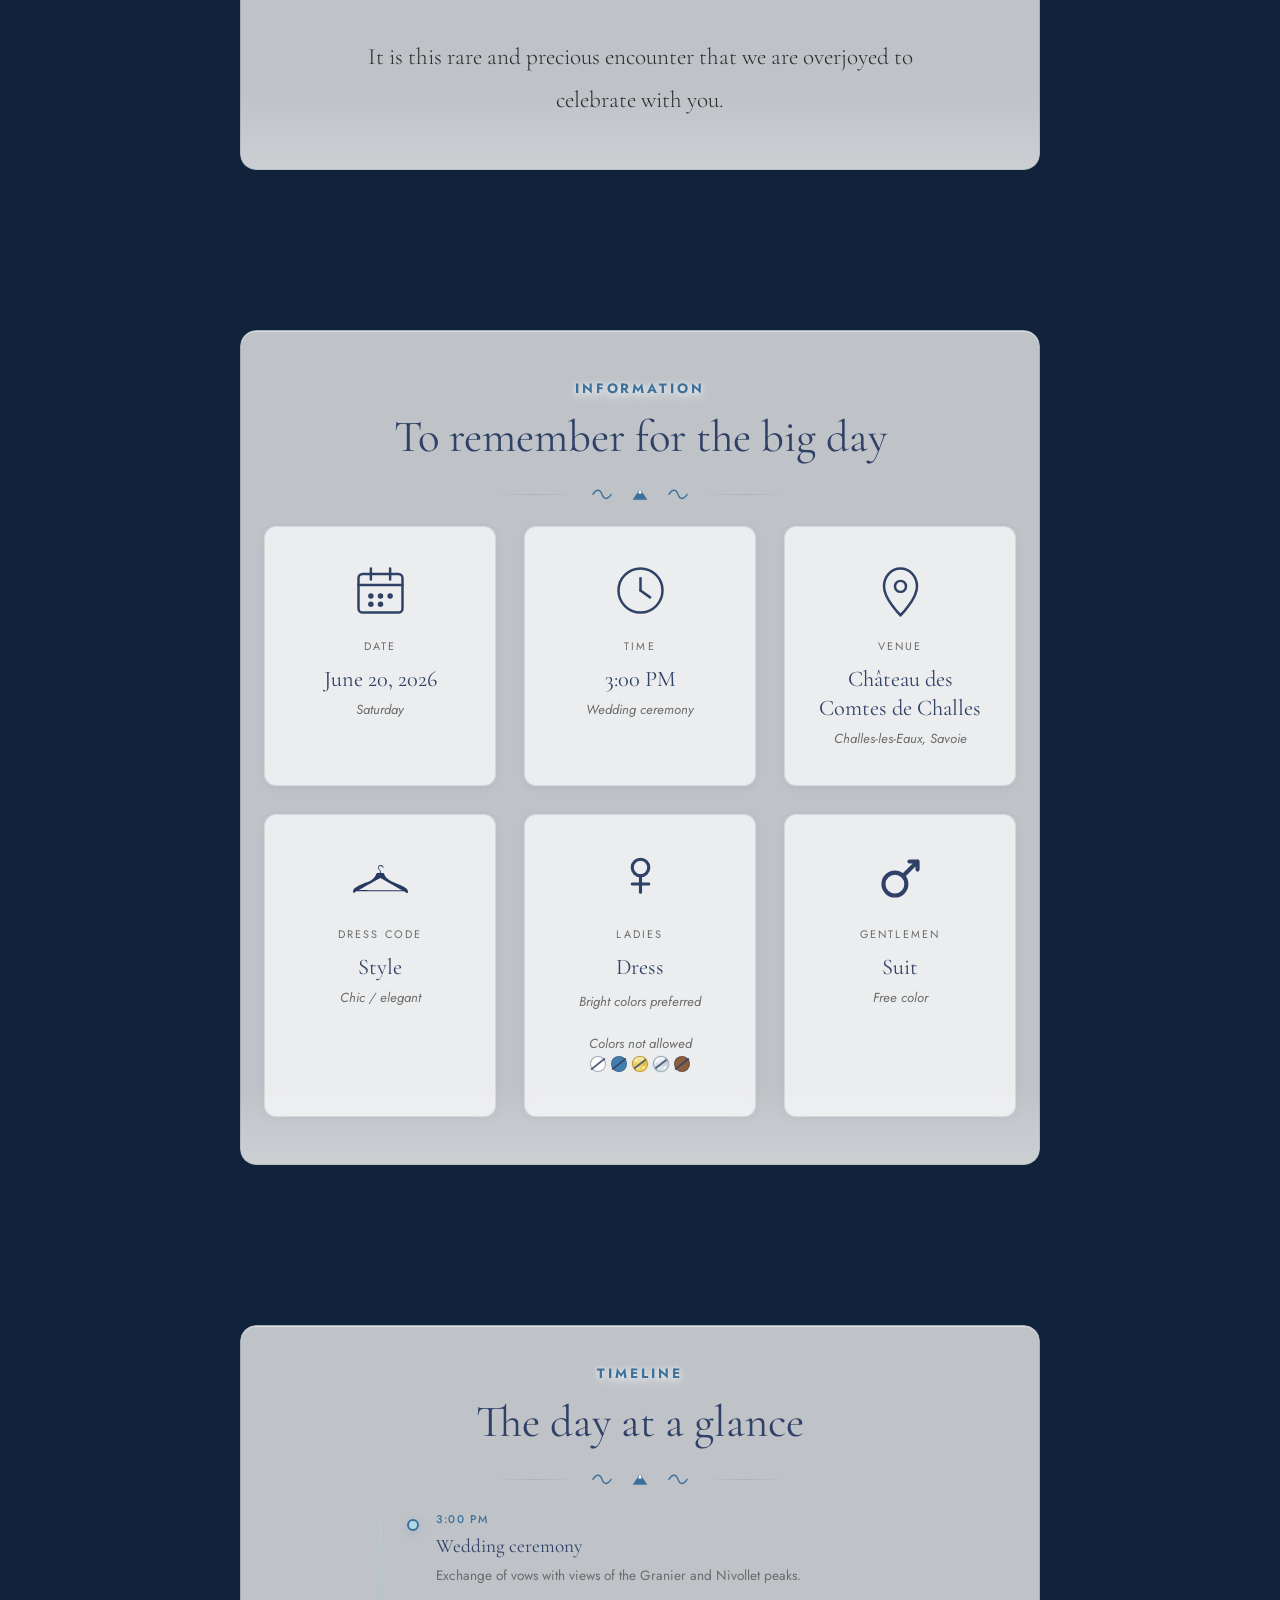
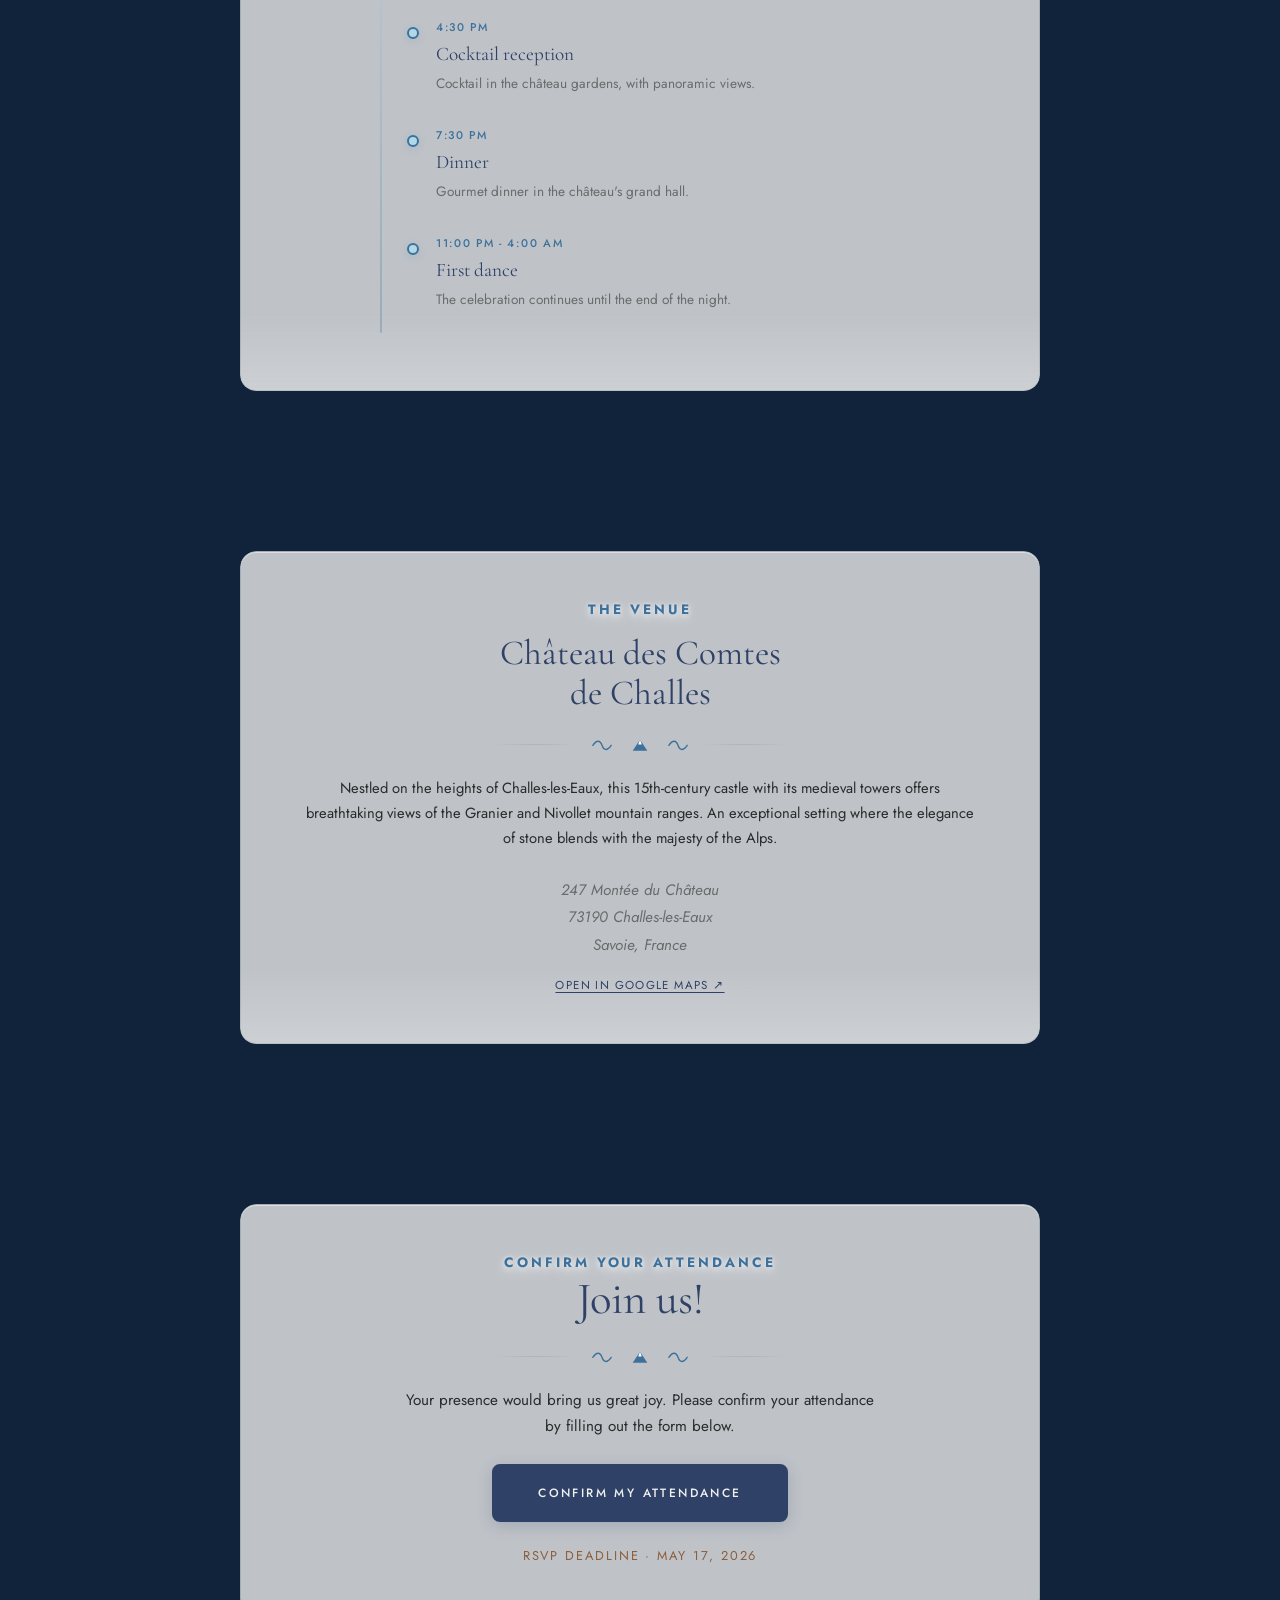
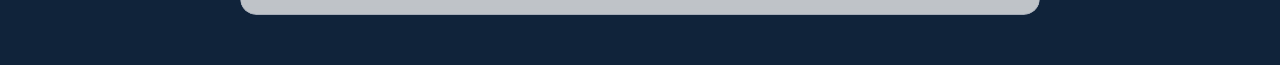
==== commit 834d52b1: "fix: title and description" ====
--- a/index.html
+++ b/index.html
@@ -4,8 +4,16 @@
 <head>
   <meta charset="UTF-8" />
   <meta name="viewport" content="width=device-width, initial-scale=1.0" />
-  <meta id="meta-description" name="description" content="[i18n:description]" />
-  <title>[i18n:title]</title>
+  <meta id="meta-description" name="description"
+    content="Salma &amp; Maël — Mariage le 20 juin 2026 au Château des Comtes de Challes, Challes-les-Eaux, Savoie." />
+  <meta property="og:title" content="Salma &amp; Maël · 20 juin 2026" />
+  <meta property="og:description"
+    content="Salma &amp; Maël — Mariage le 20 juin 2026 au Château des Comtes de Challes, Challes-les-Eaux, Savoie." />
+  <meta name="twitter:title" content="Salma &amp; Maël · 20 juin 2026" />
+  <meta name="twitter:description"
+    content="Salma &amp; Maël — Mariage le 20 juin 2026 au Château des Comtes de Challes, Challes-les-Eaux, Savoie." />
+  <title>Salma &amp; Maël · 20 juin 2026</title>
+  <link rel="icon" type="image/png" href="/images/ring.png" />
 
   <!-- Google Fonts -->
   <link rel="preconnect" href="https://fonts.googleapis.com" />
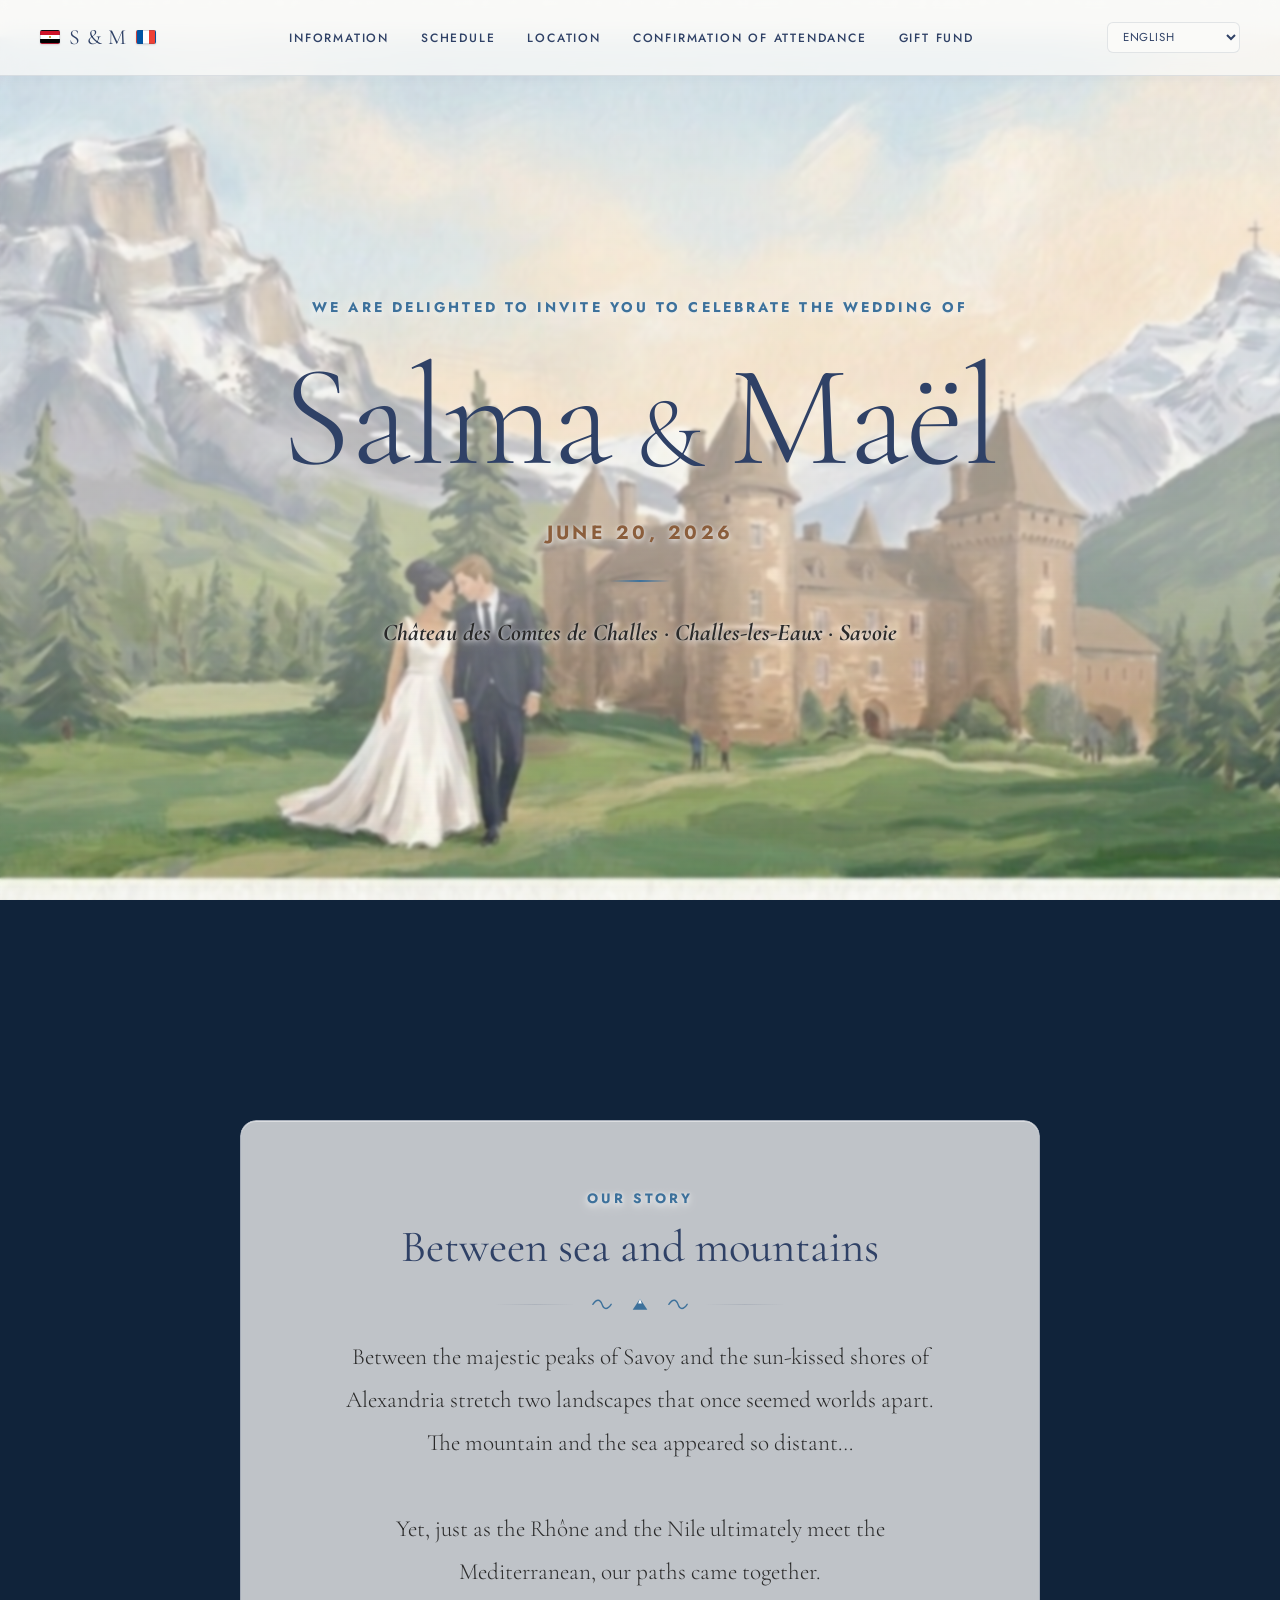
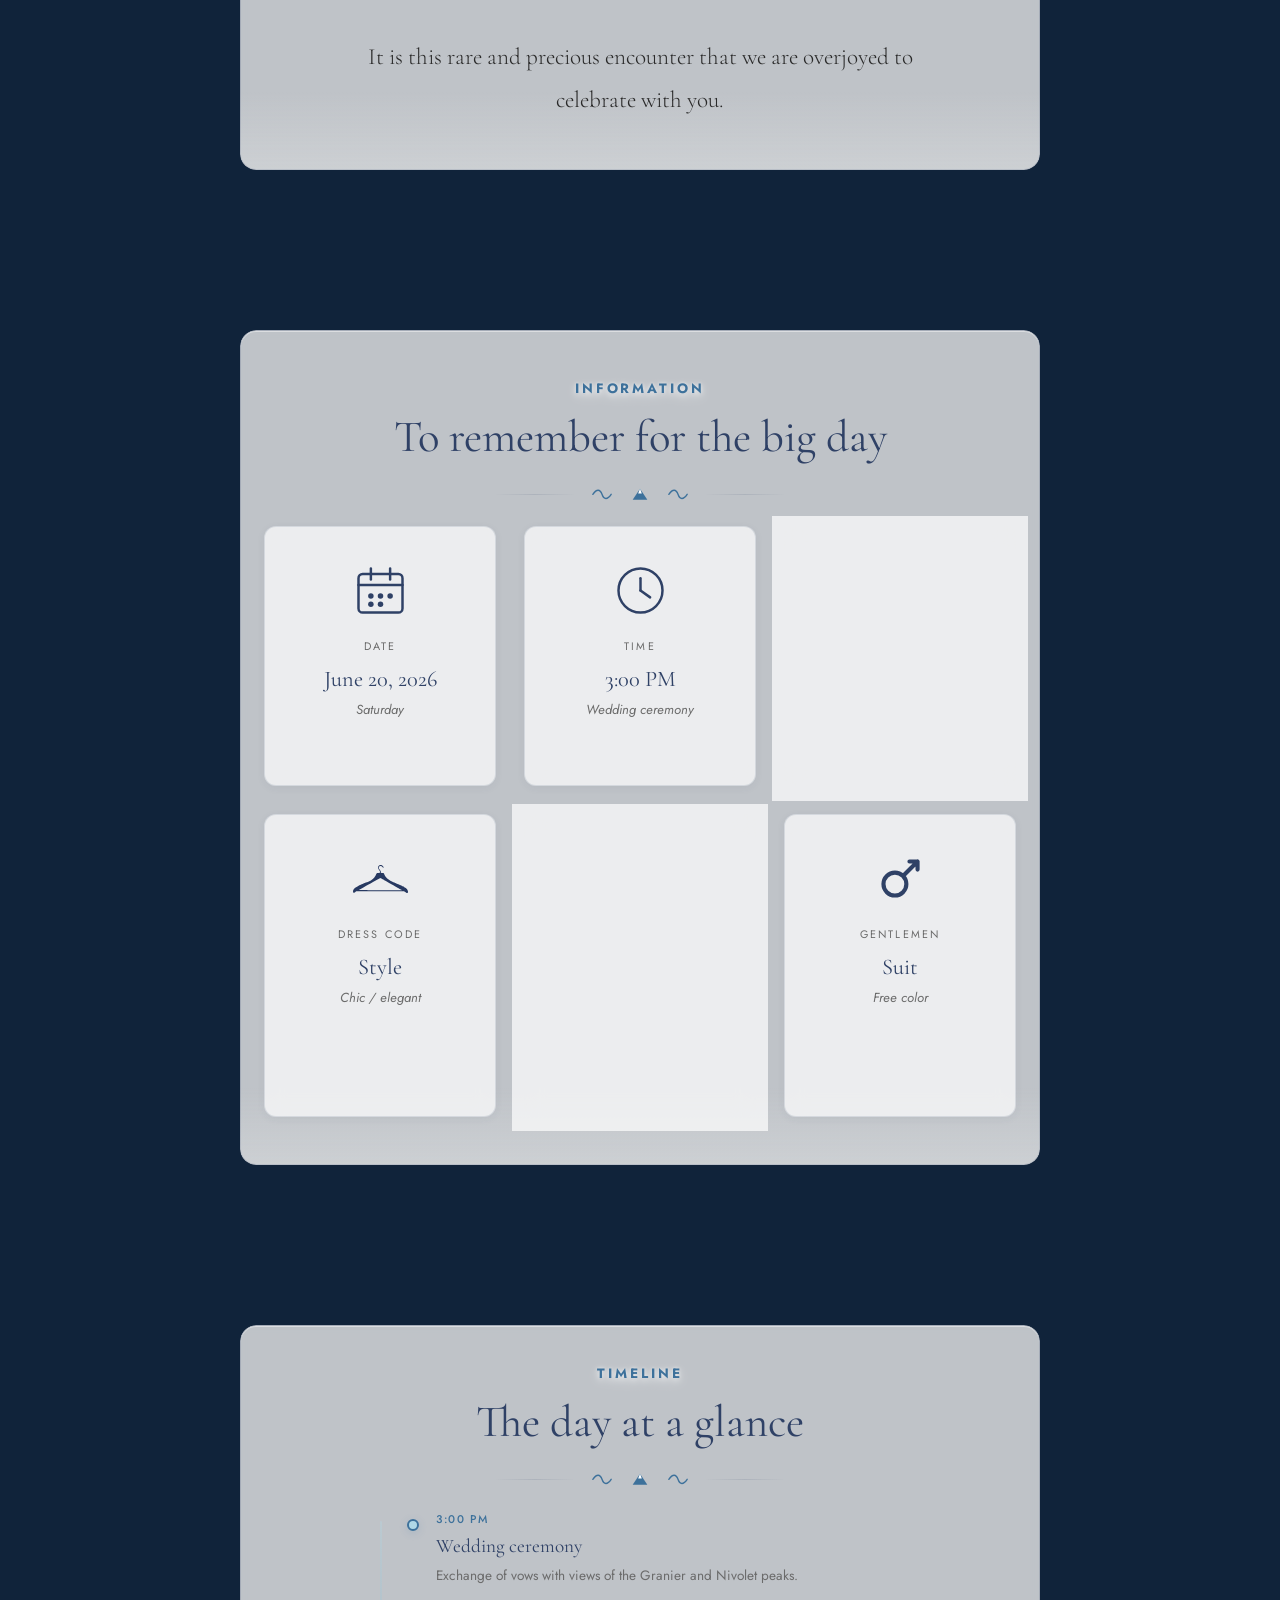
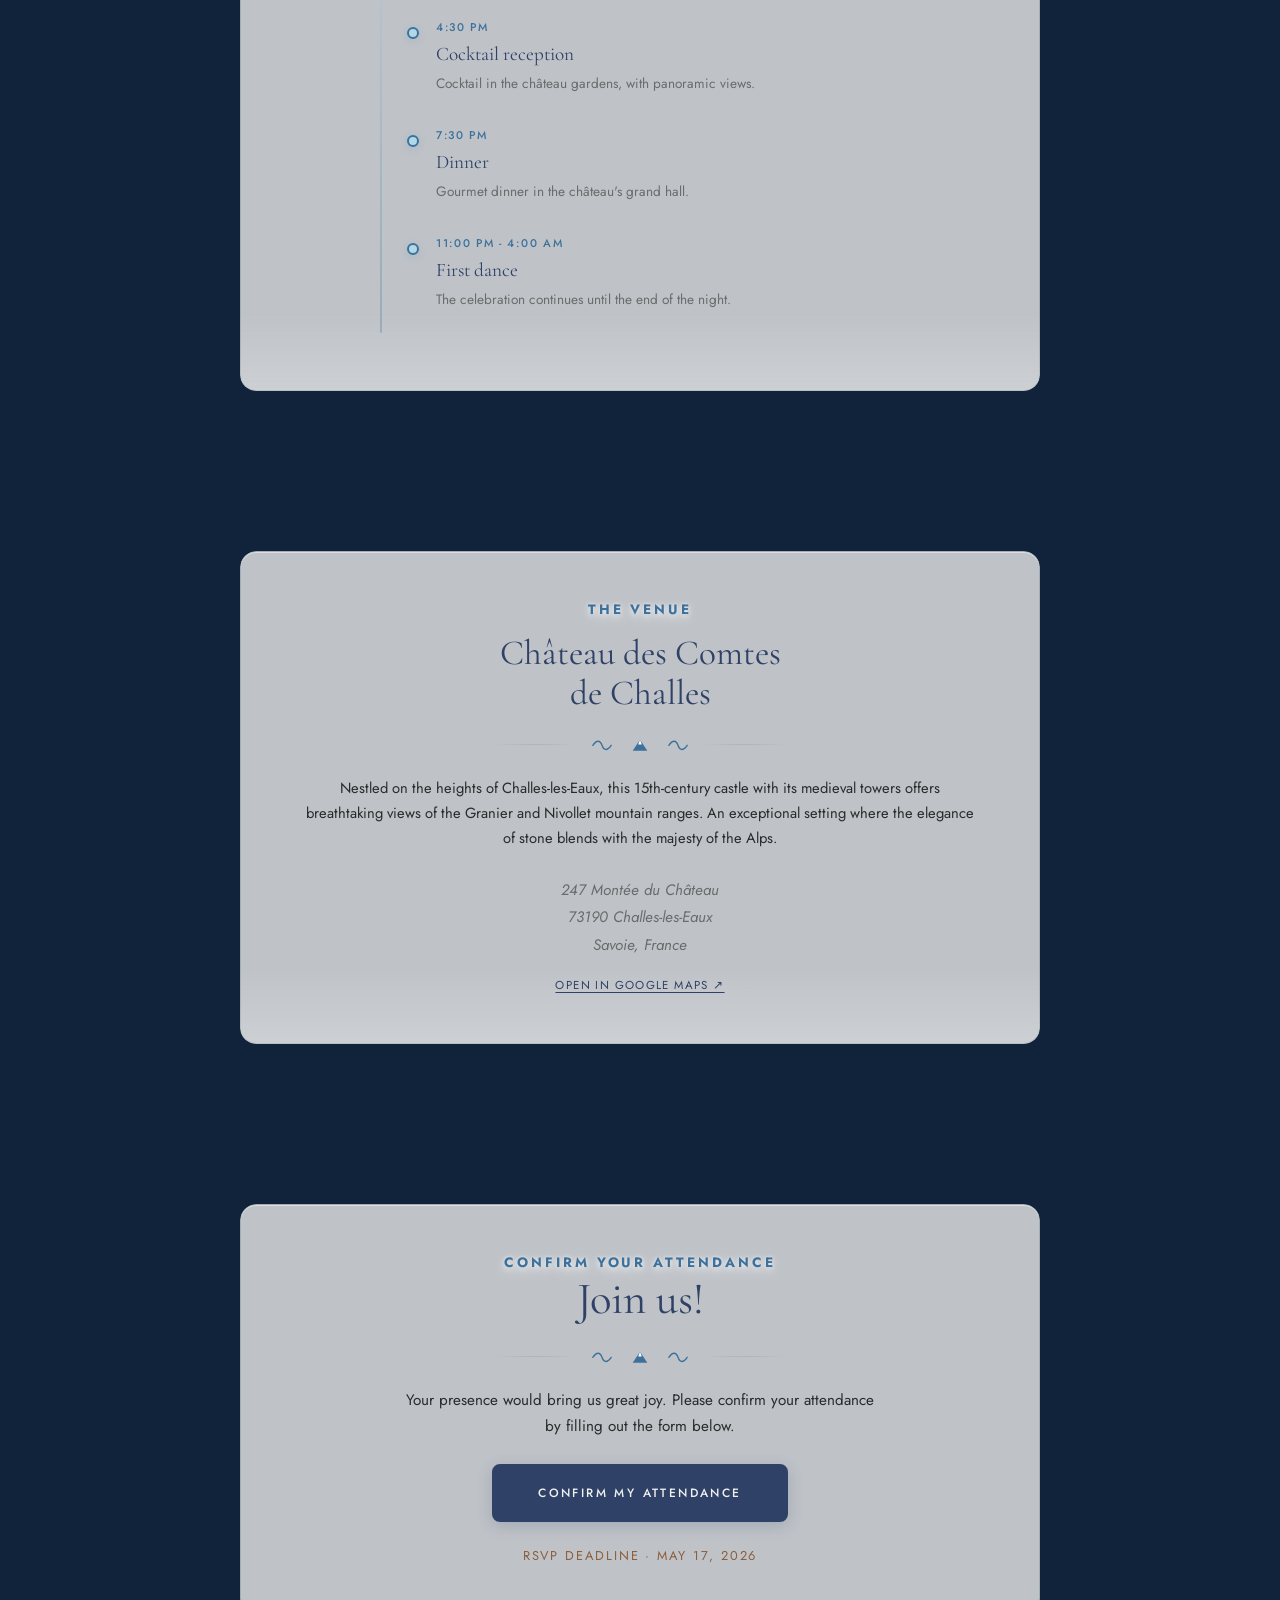
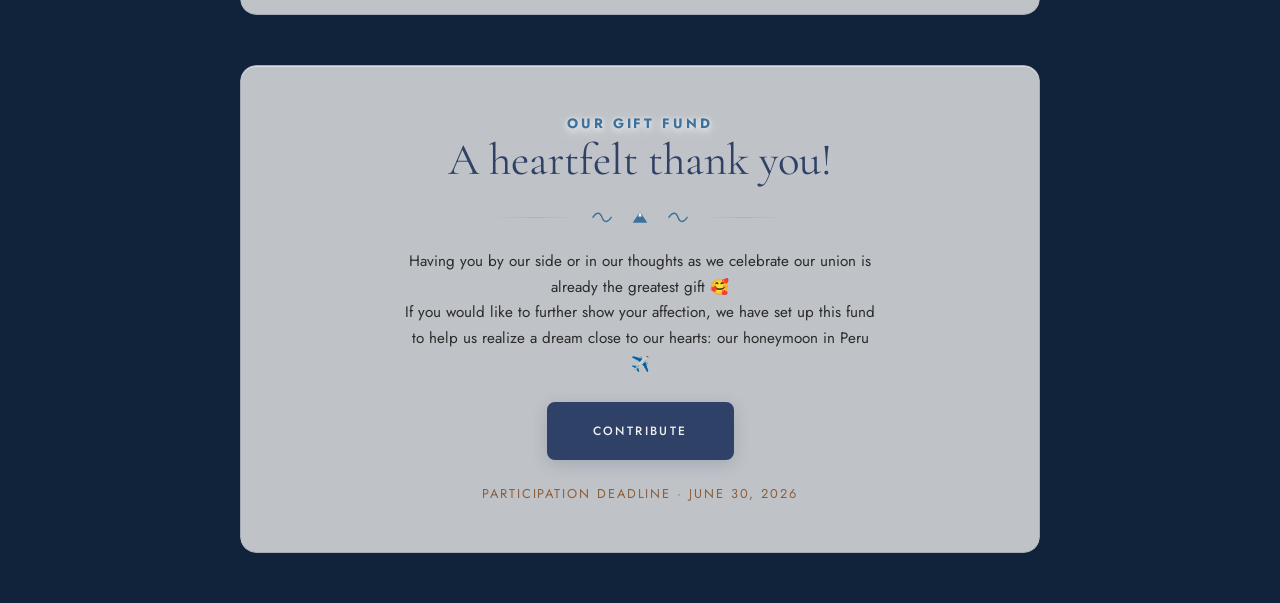
==== commit dc080adf: "add cagnotte" ====
--- a/index.html
+++ b/index.html
@@ -52,6 +52,7 @@
       <li><a href="#programme" data-i18n="nav.program">[i18n:nav.program]</a></li>
       <li><a href="#lieu" data-i18n="nav.location">[i18n:nav.location]</a></li>
       <li><a href="#rsvp" data-i18n="nav.rsvp">[i18n:nav.rsvp]</a></li>
+      <li><a href="#cagnotte" data-i18n="nav.cagnotte">[i18n:nav.cagnotte]</a></li>
     </ul>
     <div class="nav-controls">
       <label for="lang-switcher" class="visually-hidden" data-i18n="lang.label">[i18n:lang.label]</label>
@@ -345,6 +346,34 @@
     </div>
 
   </section>
+  <!-- ── Cagnotte ───────────────────────────────────────── -->
+  <section id="cagnotte" class="rsvp-section" aria-labelledby="cagnotte-title">
+
+    <div class="rsvp-header fade-up">
+      <p class="eyebrow" data-i18n="cagnotte.eyebrow">[i18n:cagnotte.eyebrow]</p>
+      <h2 id="cagnotte-title" class="section-title" data-i18n="cagnotte.title">[i18n:cagnotte.title]</h2>
+      <div class="ornament" aria-hidden="true">
+        <svg viewBox="0 0 24 16" fill="none" stroke="currentColor" stroke-width="1.5" stroke-linecap="round">
+          <path d="M2,8 C6,2 10,2 12,8 C14,14 18,14 22,8" />
+        </svg>
+        <svg viewBox="0 0 24 16" fill="currentColor">
+          <polygon points="12,2 4,14 20,14" />
+          <polygon points="12,2 10,7 14,7" fill="white" />
+        </svg>
+        <svg viewBox="0 0 24 16" fill="none" stroke="currentColor" stroke-width="1.5" stroke-linecap="round">
+          <path d="M2,8 C6,2 10,2 12,8 C14,14 18,14 22,8" />
+        </svg>
+      </div>
+    </div>
+
+    <div class="rsvp-content fade-up">
+      <p class="rsvp-intro" data-i18n-html="cagnotte.intro">[i18n:cagnotte.intro]</p>
+      <a href="https://www.onparticipe.fr/c/iWkIcYMH" target="_blank" rel="noopener noreferrer" class="rsvp-btn"
+        aria-label="Acceder a notre cagnotte OnParticipe" data-i18n-attr="aria-label:cagnotte.buttonAria">
+        <span data-i18n="cagnotte.button">[i18n:cagnotte.button]</span>
+      </a>
+      <p class="rsvp-date" data-i18n="cagnotte.deadline">[i18n:cagnotte.deadline]</p>
+  </section>
 
   <!-- ── Scroll animation ─────────────────────────────────── -->
   <script src="/app.js"></script>
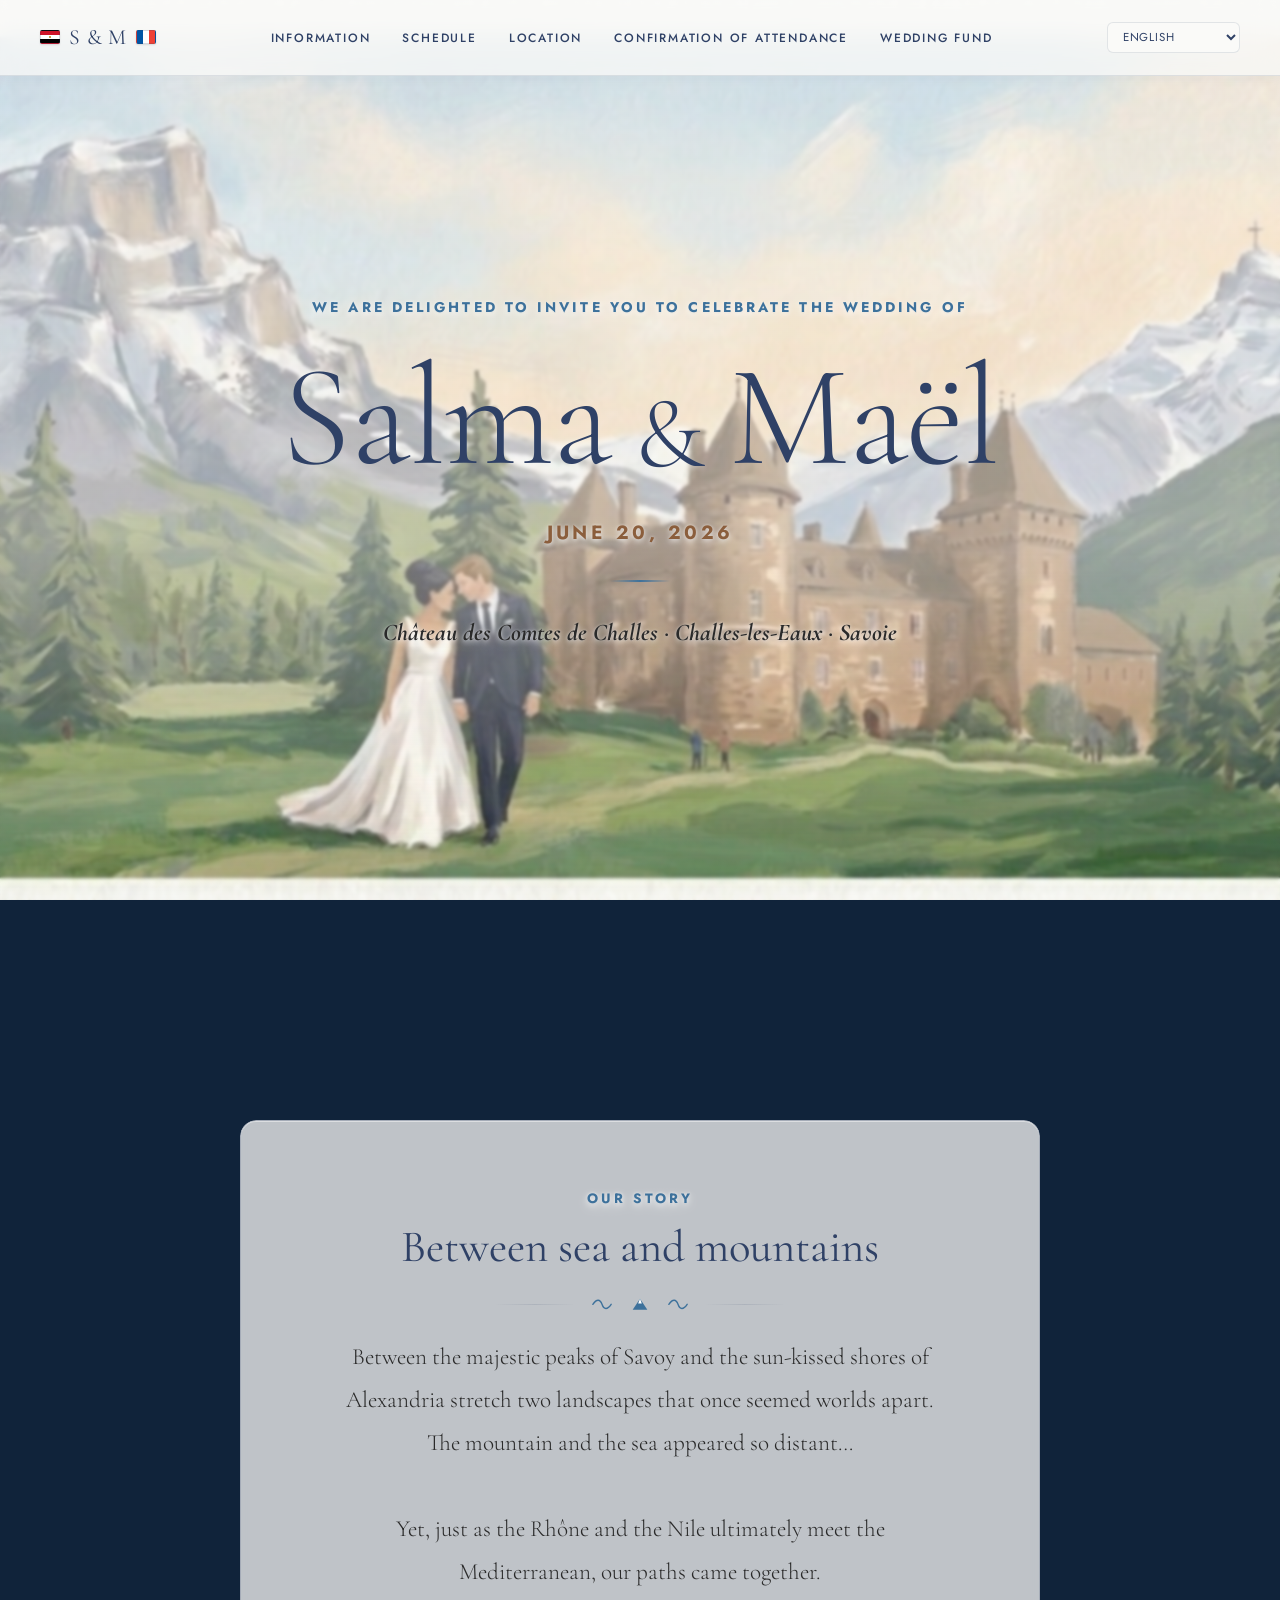
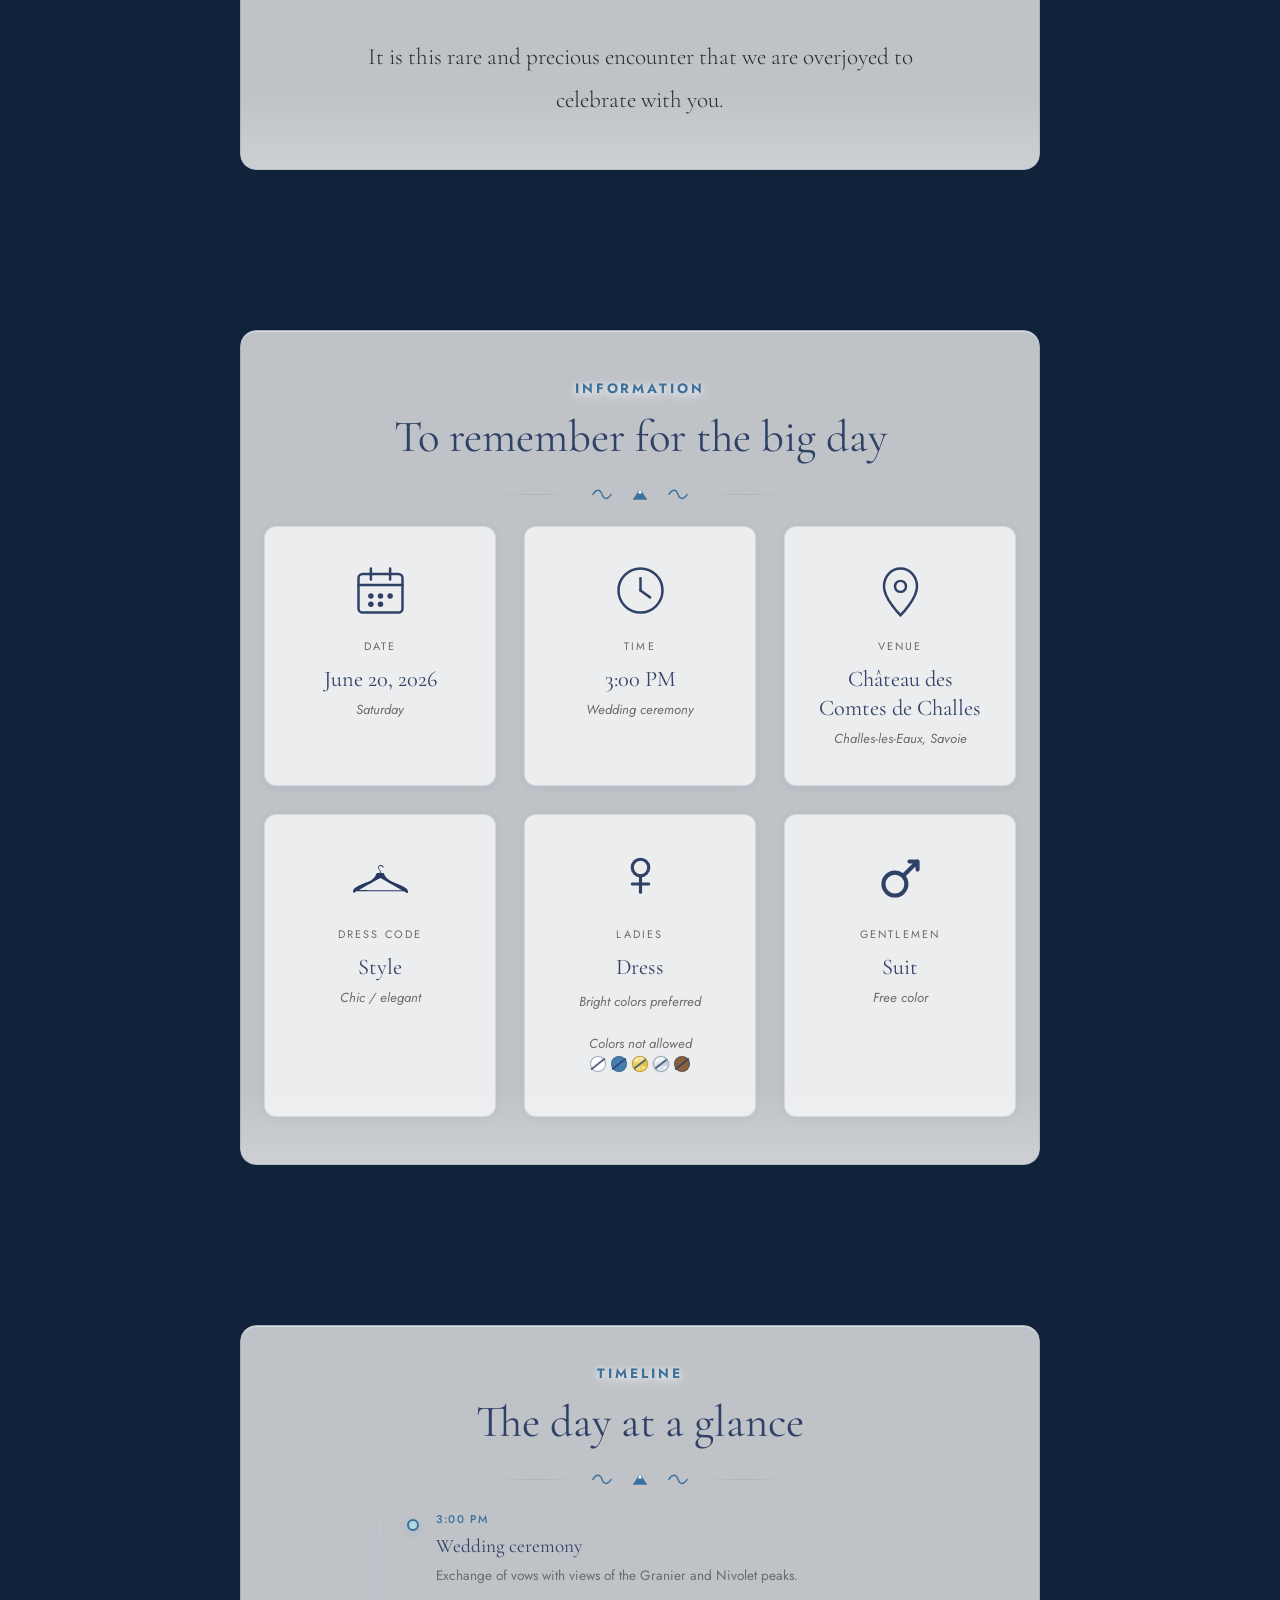
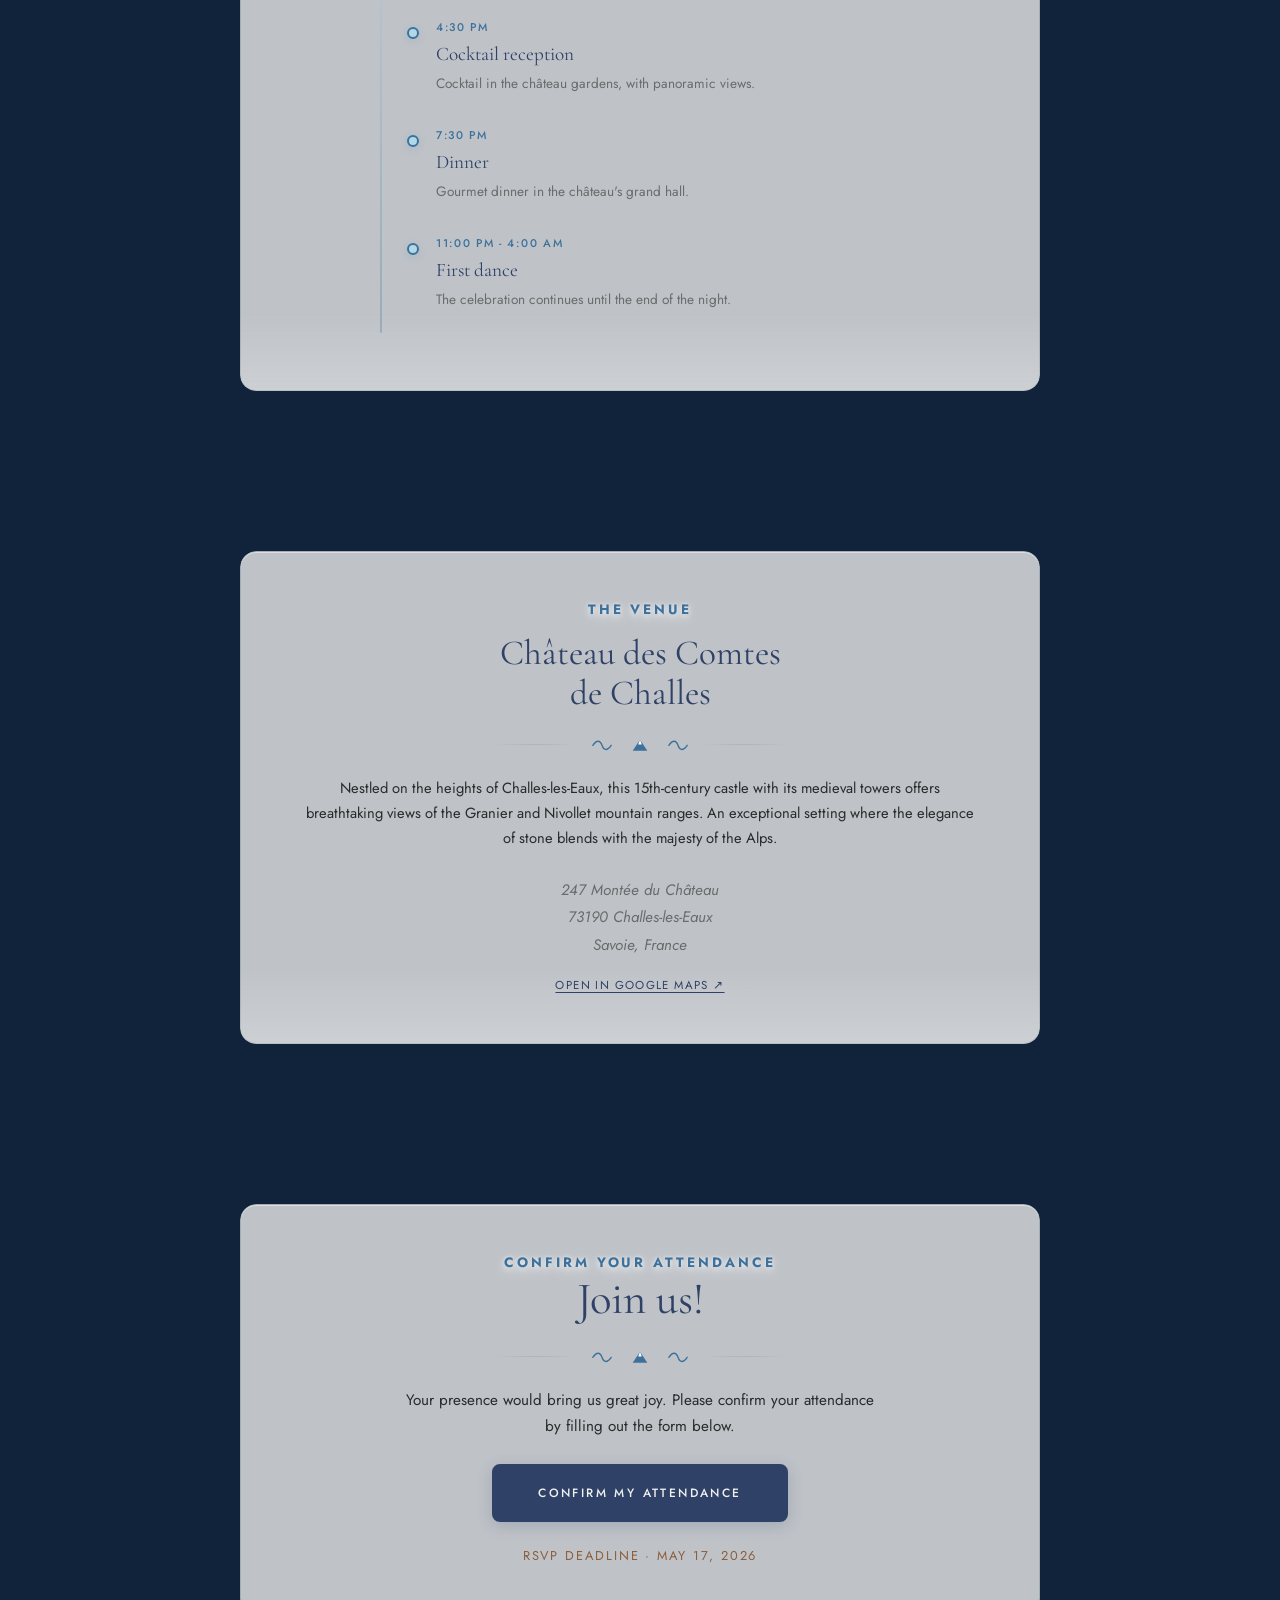
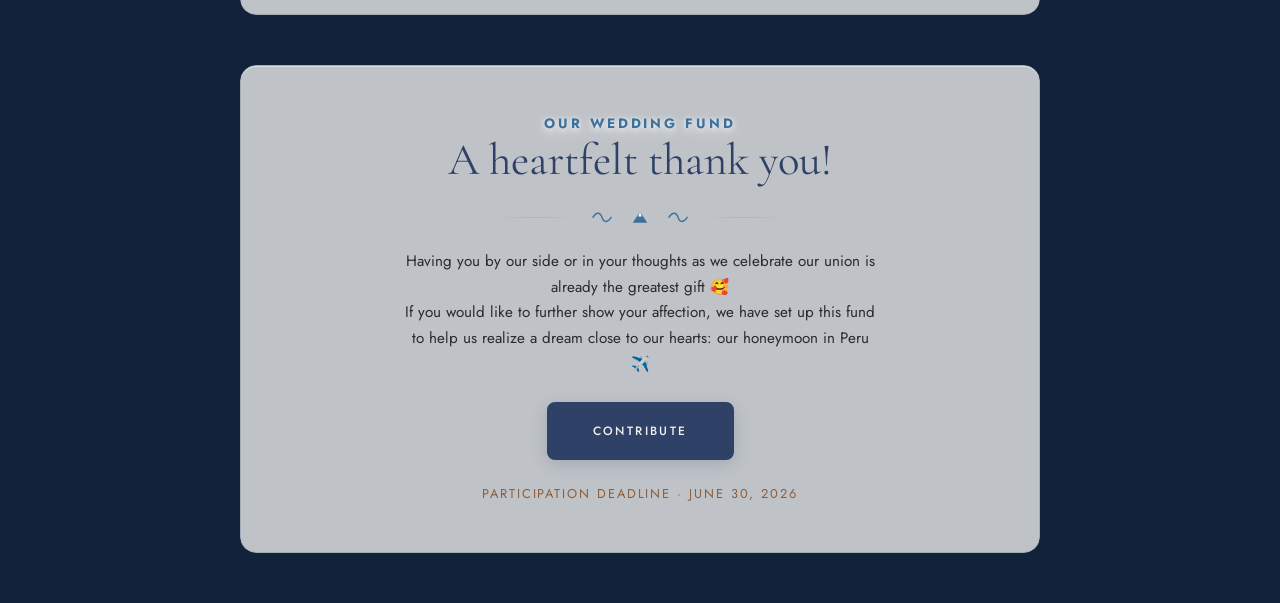
==== commit 0d639f10: "HTML fragmentations" ====
--- a/index.html
+++ b/index.html
@@ -2,382 +2,31 @@
 <html lang="fr">
 
 <head>
-  <meta charset="UTF-8" />
-  <meta name="viewport" content="width=device-width, initial-scale=1.0" />
-  <meta id="meta-description" name="description"
-    content="Salma &amp; Maël — Mariage le 20 juin 2026 au Château des Comtes de Challes, Challes-les-Eaux, Savoie." />
-  <meta property="og:title" content="Salma &amp; Maël · 20 juin 2026" />
-  <meta property="og:description"
-    content="Salma &amp; Maël — Mariage le 20 juin 2026 au Château des Comtes de Challes, Challes-les-Eaux, Savoie." />
-  <meta name="twitter:title" content="Salma &amp; Maël · 20 juin 2026" />
-  <meta name="twitter:description"
-    content="Salma &amp; Maël — Mariage le 20 juin 2026 au Château des Comtes de Challes, Challes-les-Eaux, Savoie." />
-  <title>Salma &amp; Maël · 20 juin 2026</title>
-  <link rel="icon" type="image/png" href="/images/ring.png" />
+    <meta charset="UTF-8" />
+    <meta name="viewport" content="width=device-width, initial-scale=1.0" />
+    <meta id="meta-description" name="description"
+        content="Salma &amp; Ma&euml;l &mdash; Mariage le 20 juin 2026 au Ch&acirc;teau des Comtes de Challes, Challes-les-Eaux, Savoie." />
+    <meta property="og:title" content="Salma &amp; Ma&euml;l &middot; 20 juin 2026" />
+    <meta property="og:description"
+        content="Salma &amp; Ma&euml;l &mdash; Mariage le 20 juin 2026 au Ch&acirc;teau des Comtes de Challes, Challes-les-Eaux, Savoie." />
+    <meta name="twitter:title" content="Salma &amp; Ma&euml;l &middot; 20 juin 2026" />
+    <meta name="twitter:description"
+        content="Salma &amp; Ma&euml;l &mdash; Mariage le 20 juin 2026 au Ch&acirc;teau des Comtes de Challes, Challes-les-Eaux, Savoie." />
+    <title>Salma &amp; Ma&euml;l &middot; 20 juin 2026</title>
+    <link rel="icon" type="image/png" href="/images/ring.png" />
 
-  <!-- Google Fonts -->
-  <link rel="preconnect" href="https://fonts.googleapis.com" />
-  <link rel="preconnect" href="https://fonts.gstatic.com" crossorigin />
-  <link
-    href="https://fonts.googleapis.com/css2?family=Cormorant+Garamond:ital,wght@0,300;0,400;1,300;1,400&family=Jost:wght@300;400;500;700&family=Noto+Sans+Arabic:wght@400;500;600;700&display=swap"
-    rel="stylesheet" />
+    <link rel="preconnect" href="https://fonts.googleapis.com" />
+    <link rel="preconnect" href="https://fonts.gstatic.com" crossorigin />
+    <link
+        href="https://fonts.googleapis.com/css2?family=Cormorant+Garamond:ital,wght@0,300;0,400;1,300;1,400&family=Jost:wght@300;400;500;700&family=Noto+Sans+Arabic:wght@400;500;600;700&display=swap"
+        rel="stylesheet" />
 
-  <link rel="stylesheet" href="/style.css" />
+    <link rel="stylesheet" href="/style.css" />
 </head>
 
-<body>
-
-  <div class="site-background" aria-hidden="true">
-    <div class="bg-layer bg-mountains"></div>
-    <div class="bg-layer bg-sea"></div>
-    <div class="bg-layer bg-beach"></div>
-    <div class="bg-shade"></div>
-  </div>
-
-  <!-- ── Navigation ──────────────────────────────────── -->
-  <nav class="nav" role="navigation" aria-label="Navigation principale" data-i18n-attr="aria-label:nav.aria">
-    <button id="nav-burger" class="nav-burger" type="button" aria-label="Ouvrir le menu" aria-expanded="false"
-      aria-controls="nav-links-menu">
-      <span class="nav-burger-line"></span>
-      <span class="nav-burger-line"></span>
-      <span class="nav-burger-line"></span>
-    </button>
-    <div class="nav-brand">
-      <button type="button" class="nav-flag-btn nav-flag-eg" data-lang="ar-EG" aria-label="Passer en arabe"></button>
-      <span class="nav-logo">S&nbsp;&amp;&nbsp;M</span>
-      <button type="button" class="nav-flag-btn nav-flag-fr" data-lang="fr" aria-label="Passer en français"></button>
-    </div>
-    <ul class="nav-links" id="nav-links-menu">
-      <li><a href="#details" data-i18n="nav.details">[i18n:nav.details]</a></li>
-      <li><a href="#programme" data-i18n="nav.program">[i18n:nav.program]</a></li>
-      <li><a href="#lieu" data-i18n="nav.location">[i18n:nav.location]</a></li>
-      <li><a href="#rsvp" data-i18n="nav.rsvp">[i18n:nav.rsvp]</a></li>
-      <li><a href="#cagnotte" data-i18n="nav.cagnotte">[i18n:nav.cagnotte]</a></li>
-    </ul>
-    <div class="nav-controls">
-      <label for="lang-switcher" class="visually-hidden" data-i18n="lang.label">[i18n:lang.label]</label>
-      <select id="lang-switcher" class="lang-select" aria-label="Changer la langue"
-        data-i18n-attr="aria-label:lang.aria">
-        <option value="fr">Français</option>
-        <option value="en">English</option>
-        <option value="ar-EG">العربية المصرية</option>
-      </select>
-    </div>
-  </nav>
-
-  <!-- ── Hero ────────────────────────────────────────── -->
-  <header class="hero" role="banner">
-
-    <!-- Content -->
-    <div class="hero-content">
-      <p class="eyebrow" data-i18n="hero.eyebrow">[i18n:hero.eyebrow]</p>
-
-      <h1 class="hero-names">
-        <span data-i18n="hero.salma">Salma</span><span class="amp">&amp;</span><span data-i18n="hero.mael">Maël</span>
-      </h1>
-
-      <p class="hero-date" data-i18n="hero.date">[i18n:hero.date]</p>
-
-      <div class="hero-divider" aria-hidden="true"></div>
-
-      <p class="hero-place" data-i18n="hero.place">[i18n:hero.place]</p>
-    </div>
-
-  </header>
-
-  <!-- ── Intro ─────────────────────────────────────────── -->
-  <section class="section section--intro" aria-label="Introduction" data-i18n-attr="aria-label:intro.aria">
-    <div class="section-header fade-up">
-      <p class="eyebrow" data-i18n="intro.eyebrow">[i18n:intro.eyebrow]</p>
-      <h2 class="section-title" data-i18n="intro.title">[i18n:intro.title]</h2>
-      <div class="ornament" aria-hidden="true">
-        <svg viewBox="0 0 24 16" fill="none" stroke="currentColor" stroke-width="1.5" stroke-linecap="round">
-          <path d="M2,8 C6,2 10,2 12,8 C14,14 18,14 22,8" />
-        </svg>
-        <svg viewBox="0 0 24 16" fill="currentColor">
-          <polygon points="12,2 4,14 20,14" />
-          <polygon points="12,2 10,7 14,7" fill="white" />
-        </svg>
-        <svg viewBox="0 0 24 16" fill="none" stroke="currentColor" stroke-width="1.5" stroke-linecap="round">
-          <path d="M2,8 C6,2 10,2 12,8 C14,14 18,14 22,8" />
-        </svg>
-      </div>
-    </div>
-    <p class="intro-text fade-up" data-i18n-html="intro.text">[i18n:intro.text]</p>
-  </section>
-
-  <!-- ── Details ───────────────────────────────────────── -->
-  <section id="details" class="section" aria-labelledby="details-title">
-    <div class="section-header fade-up">
-      <p class="eyebrow" data-i18n="details.eyebrow">[i18n:details.eyebrow]</p>
-      <h2 id="details-title" class="section-title" data-i18n="details.title">[i18n:details.title]</h2>
-      <div class="ornament" aria-hidden="true">
-        <svg viewBox="0 0 24 16" fill="none" stroke="currentColor" stroke-width="1.5" stroke-linecap="round">
-          <path d="M2,8 C6,2 10,2 12,8 C14,14 18,14 22,8" />
-        </svg>
-        <svg viewBox="0 0 24 16" fill="currentColor">
-          <polygon points="12,2 4,14 20,14" />
-          <polygon points="12,2 10,7 14,7" fill="white" />
-        </svg>
-        <svg viewBox="0 0 24 16" fill="none" stroke="currentColor" stroke-width="1.5" stroke-linecap="round">
-          <path d="M2,8 C6,2 10,2 12,8 C14,14 18,14 22,8" />
-        </svg>
-      </div>
-    </div>
-
-    <div class="details-grid">
-
-      <!-- Date -->
-      <div class="detail-card fade-up">
-        <div class="detail-card-icon" aria-hidden="true">
-          <!-- Calendar icon -->
-          <svg viewBox="0 0 40 40" fill="none" stroke="currentColor" stroke-width="1.8" stroke-linecap="round"
-            xmlns="http://www.w3.org/2000/svg">
-            <rect x="4" y="8" width="32" height="28" rx="3" />
-            <line x1="4" y1="16" x2="36" y2="16" />
-            <line x1="13" y1="4" x2="13" y2="12" />
-            <line x1="27" y1="4" x2="27" y2="12" />
-            <circle cx="13" cy="24" r="2" fill="currentColor" stroke="none" />
-            <circle cx="20" cy="24" r="2" fill="currentColor" stroke="none" />
-            <circle cx="27" cy="24" r="2" fill="currentColor" stroke="none" />
-            <circle cx="13" cy="30" r="2" fill="currentColor" stroke="none" />
-            <circle cx="20" cy="30" r="2" fill="currentColor" stroke="none" />
-          </svg>
-        </div>
-        <p class="detail-card-title" data-i18n="details.date.title">[i18n:details.date.title]</p>
-        <p class="detail-card-value" data-i18n="details.date.value">[i18n:details.date.value]</p>
-        <p class="detail-card-sub" data-i18n="details.date.sub">[i18n:details.date.sub]</p>
-      </div>
-
-      <!-- Heure -->
-      <div class="detail-card fade-up">
-        <div class="detail-card-icon" aria-hidden="true">
-          <!-- Clock icon -->
-          <svg viewBox="0 0 40 40" fill="none" stroke="currentColor" stroke-width="1.8" stroke-linecap="round"
-            xmlns="http://www.w3.org/2000/svg">
-            <circle cx="20" cy="20" r="16" />
-            <line x1="20" y1="20" x2="20" y2="11" />
-            <line x1="20" y1="20" x2="27" y2="25" />
-          </svg>
-        </div>
-        <p class="detail-card-title" data-i18n="details.time.title">[i18n:details.time.title]</p>
-        <p class="detail-card-value" data-i18n="details.time.value">[i18n:details.time.value]</p>
-        <p class="detail-card-sub" data-i18n="details.time.sub">[i18n:details.time.sub]</p>
-      </div>
-
-      <!-- Lieu -->
-      <a href="#lieu" class="detail-card-link">
-        <div class="detail-card fade-up">
-          <div class="detail-card-icon" aria-hidden="true">
-            <!-- Location pin icon -->
-            <svg viewBox="0 0 40 40" fill="none" stroke="currentColor" stroke-width="1.8" stroke-linecap="round"
-              xmlns="http://www.w3.org/2000/svg">
-              <path d="M20,4 C13,4 8,10 8,17 C8,26 20,38 20,38 C20,38 32,26 32,17 C32,10 27,4 20,4 Z" />
-              <circle cx="20" cy="17" r="4" />
-            </svg>
-          </div>
-          <p class="detail-card-title" data-i18n="details.place.title">[i18n:details.place.title]</p>
-          <p class="detail-card-value" data-i18n-html="details.place.value">[i18n:details.place.value]</p>
-          <p class="detail-card-sub" data-i18n="details.place.sub">[i18n:details.place.sub]</p>
-        </div>
-      </a>
-
-      <!-- Tenue -->
-      <div class="detail-card fade-up">
-        <div class="detail-card-icon" aria-hidden="true">
-          <!-- Hanger icon -->
-          <img src="/images/cintre.svg" alt="" style="width: 100%; height: 100%; object-fit: contain;">
-        </div>
-        <p class="detail-card-title" data-i18n="details.dress.title">[i18n:details.dress.title]</p>
-        <p class="detail-card-value" data-i18n="details.dress.value">[i18n:details.dress.value]</p>
-        <p class="detail-card-sub" data-i18n="details.dress.sub">[i18n:details.dress.sub]</p>
-      </div>
-
-      <!-- Mesdames -->
-      <div class="detail-card fade-up">
-        <div class="detail-card-icon" aria-hidden="true">
-          <!-- Female symbol -->
-          <svg viewBox="0 0 40 40" fill="none" stroke="currentColor" stroke-width="2.3" stroke-linecap="round"
-            stroke-linejoin="round" xmlns="http://www.w3.org/2000/svg">
-            <circle cx="20" cy="12" r="6" />
-            <line x1="20" y1="18" x2="20" y2="30" />
-            <line x1="14" y1="24" x2="26" y2="24" />
-          </svg>
-        </div>
-        <p class="detail-card-title" data-i18n="details.ladies.title">[i18n:details.ladies.title]</p>
-        <p class="detail-card-value" data-i18n="details.ladies.value">[i18n:details.ladies.value]</p>
-        <p class="detail-card-sub detail-card-ban-colors">
-          <span data-i18n-html="details.ladies.sub">[i18n:details.ladies.sub]</span>
-        </p>
-        <span class="color-ban color-ban-white" aria-label="Blanc interdit"></span>
-        <span class="color-ban color-ban-blue" aria-label="Bleu interdit"></span>
-        <span class="color-ban color-ban-gold" aria-label="Doré interdit"></span>
-        <span class="color-ban color-ban-silver" aria-label="Argenté interdit"></span>
-        <span class="color-ban color-ban-brown" aria-label="Marron interdit"></span>
-      </div>
-
-      <!-- Messieurs -->
-      <div class="detail-card fade-up">
-        <div class="detail-card-icon" aria-hidden="true">
-          <!-- Male symbol -->
-          <svg viewBox="0 0 12 12" width="55" height="55" fill="none" stroke="currentColor" stroke-width="0.9"
-            stroke-linecap="round" stroke-linejoin="round" xmlns="http://www.w3.org/2000/svg">
-            <path
-              d="M7.28 7.22c0-.69-.28-1.315-.732-1.768A2.492 2.492 0 0 0 4.78 4.72a2.502 2.502 0 0 0-2.5 2.5 2.5 2.5 0 0 0 5 0zm.67-4.94h1.77v1.77M6.547 5.452l3.171-3.171" />
-          </svg>
-        </div>
-        <p class="detail-card-title" data-i18n="details.gentlemen.title">[i18n:details.gentlemen.title]</p>
-        <p class="detail-card-value" data-i18n="details.gentlemen.value">[i18n:details.gentlemen.value]</p>
-        <p class="detail-card-sub" data-i18n="details.gentlemen.sub">[i18n:details.gentlemen.sub]</p>
-      </div>
-
-    </div>
-  </section>
-
-  <!-- ── Programme ─────────────────────────────────────── -->
-  <section id="programme" class="section section--programme" aria-labelledby="programme-title">
-    <div class="section-header fade-up">
-      <p class="eyebrow" data-i18n="program.eyebrow">[i18n:program.eyebrow]</p>
-      <h2 id="programme-title" class="section-title" data-i18n="program.title">[i18n:program.title]</h2>
-      <div class="ornament" aria-hidden="true">
-        <svg viewBox="0 0 24 16" fill="none" stroke="currentColor" stroke-width="1.5" stroke-linecap="round">
-          <path d="M2,8 C6,2 10,2 12,8 C14,14 18,14 22,8" />
-        </svg>
-        <svg viewBox="0 0 24 16" fill="currentColor">
-          <polygon points="12,2 4,14 20,14" />
-          <polygon points="12,2 10,7 14,7" fill="white" />
-        </svg>
-        <svg viewBox="0 0 24 16" fill="none" stroke="currentColor" stroke-width="1.5" stroke-linecap="round">
-          <path d="M2,8 C6,2 10,2 12,8 C14,14 18,14 22,8" />
-        </svg>
-      </div>
-    </div>
-
-    <div class="timeline fade-up" role="list">
-
-      <div class="timeline-item" role="listitem">
-        <p class="timeline-time" data-i18n="program.item1.time">[i18n:program.item1.time]</p>
-        <p class="timeline-label" data-i18n="program.item1.label">[i18n:program.item1.label]</p>
-        <p class="timeline-desc" data-i18n="program.item1.desc">[i18n:program.item1.desc]</p>
-      </div>
-
-      <div class="timeline-item" role="listitem">
-        <p class="timeline-time" data-i18n="program.item2.time">[i18n:program.item2.time]</p>
-        <p class="timeline-label" data-i18n="program.item2.label">[i18n:program.item2.label]</p>
-        <p class="timeline-desc" data-i18n="program.item2.desc">[i18n:program.item2.desc]</p>
-      </div>
-
-      <div class="timeline-item" role="listitem">
-        <p class="timeline-time" data-i18n="program.item3.time">[i18n:program.item3.time]</p>
-        <p class="timeline-label" data-i18n="program.item3.label">[i18n:program.item3.label]</p>
-        <p class="timeline-desc" data-i18n="program.item3.desc">[i18n:program.item3.desc]</p>
-      </div>
-
-      <div class="timeline-item" role="listitem">
-        <p class="timeline-time" data-i18n="program.item4.time">[i18n:program.item4.time]</p>
-        <p class="timeline-label" data-i18n="program.item4.label">[i18n:program.item4.label]</p>
-        <p class="timeline-desc" data-i18n="program.item4.desc">[i18n:program.item4.desc]</p>
-      </div>
-
-    </div>
-  </section>
-
-  <!-- ── Lieu ───────────────────────────────────────────── -->
-  <section id="lieu" class="section section--location" aria-labelledby="lieu-title">
-    <div class="location-block">
-
-      <div class="location-header-card fade-up">
-        <p class="eyebrow" data-i18n="location.eyebrow">[i18n:location.eyebrow]</p>
-        <h2 id="lieu-title" class="location-title" data-i18n-html="location.title">[i18n:location.title]</h2>
-        <div class="ornament" aria-hidden="true">
-          <svg viewBox="0 0 24 16" fill="none" stroke="currentColor" stroke-width="1.5" stroke-linecap="round">
-            <path d="M2,8 C6,2 10,2 12,8 C14,14 18,14 22,8" />
-          </svg>
-          <svg viewBox="0 0 24 16" fill="currentColor">
-            <polygon points="12,2 4,14 20,14" />
-            <polygon points="12,2 10,7 14,7" fill="white" />
-          </svg>
-          <svg viewBox="0 0 24 16" fill="none" stroke="currentColor" stroke-width="1.5" stroke-linecap="round">
-            <path d="M2,8 C6,2 10,2 12,8 C14,14 18,14 22,8" />
-          </svg>
-        </div>
-      </div>
-
-      <div class="location-info-card fade-up">
-        <p class="location-desc" data-i18n="location.desc">[i18n:location.desc]</p>
-        <br />
-        <address class="location-address" data-i18n-html="location.address">[i18n:location.address]</address>
-        <a href="https://maps.google.com/?q=Chateau+des+Comtes+de+Challes+73190" target="_blank"
-          rel="noopener noreferrer" class="location-map-link">
-          <span data-i18n="location.mapLink">[i18n:location.mapLink]</span>
-        </a>
-      </div>
-
-    </div>
-  </section>
-
-  <!-- ── RSVP ───────────────────────────────────────────── -->
-  <section id="rsvp" class="rsvp-section" aria-labelledby="rsvp-title">
-
-    <div class="rsvp-header fade-up">
-      <p class="eyebrow" data-i18n="rsvp.eyebrow">[i18n:rsvp.eyebrow]</p>
-      <h2 id="rsvp-title" class="section-title" data-i18n="rsvp.title">[i18n:rsvp.title]</h2>
-      <div class="ornament" aria-hidden="true">
-        <svg viewBox="0 0 24 16" fill="none" stroke="currentColor" stroke-width="1.5" stroke-linecap="round">
-          <path d="M2,8 C6,2 10,2 12,8 C14,14 18,14 22,8" />
-        </svg>
-        <svg viewBox="0 0 24 16" fill="currentColor">
-          <polygon points="12,2 4,14 20,14" />
-          <polygon points="12,2 10,7 14,7" fill="white" />
-        </svg>
-        <svg viewBox="0 0 24 16" fill="none" stroke="currentColor" stroke-width="1.5" stroke-linecap="round">
-          <path d="M2,8 C6,2 10,2 12,8 C14,14 18,14 22,8" />
-        </svg>
-      </div>
-    </div>
-
-    <div class="rsvp-content fade-up">
-      <p class="rsvp-intro" data-i18n-html="rsvp.intro">[i18n:rsvp.intro]</p>
-      <a href="https://forms.gle/Nprychy3yCCdcuF78" target="_blank" rel="noopener noreferrer" class="rsvp-btn"
-        aria-label="Confirmer ma présence via le formulaire en ligne" data-i18n-attr="aria-label:rsvp.buttonAria">
-        <span data-i18n="rsvp.button">[i18n:rsvp.button]</span>
-      </a>
-      <p class="rsvp-date" data-i18n="rsvp.deadline">[i18n:rsvp.deadline]</p>
-    </div>
-
-  </section>
-  <!-- ── Cagnotte ───────────────────────────────────────── -->
-  <section id="cagnotte" class="rsvp-section" aria-labelledby="cagnotte-title">
-
-    <div class="rsvp-header fade-up">
-      <p class="eyebrow" data-i18n="cagnotte.eyebrow">[i18n:cagnotte.eyebrow]</p>
-      <h2 id="cagnotte-title" class="section-title" data-i18n="cagnotte.title">[i18n:cagnotte.title]</h2>
-      <div class="ornament" aria-hidden="true">
-        <svg viewBox="0 0 24 16" fill="none" stroke="currentColor" stroke-width="1.5" stroke-linecap="round">
-          <path d="M2,8 C6,2 10,2 12,8 C14,14 18,14 22,8" />
-        </svg>
-        <svg viewBox="0 0 24 16" fill="currentColor">
-          <polygon points="12,2 4,14 20,14" />
-          <polygon points="12,2 10,7 14,7" fill="white" />
-        </svg>
-        <svg viewBox="0 0 24 16" fill="none" stroke="currentColor" stroke-width="1.5" stroke-linecap="round">
-          <path d="M2,8 C6,2 10,2 12,8 C14,14 18,14 22,8" />
-        </svg>
-      </div>
-    </div>
-
-    <div class="rsvp-content fade-up">
-      <p class="rsvp-intro" data-i18n-html="cagnotte.intro">[i18n:cagnotte.intro]</p>
-      <a href="https://www.onparticipe.fr/c/iWkIcYMH" target="_blank" rel="noopener noreferrer" class="rsvp-btn"
-        aria-label="Acceder a notre cagnotte OnParticipe" data-i18n-attr="aria-label:cagnotte.buttonAria">
-        <span data-i18n="cagnotte.button">[i18n:cagnotte.button]</span>
-      </a>
-      <p class="rsvp-date" data-i18n="cagnotte.deadline">[i18n:cagnotte.deadline]</p>
-  </section>
-
-  <!-- ── Scroll animation ─────────────────────────────────── -->
-  <script src="/app.js"></script>
-
+<body data-page="main">
+    <div id="shared-page-root"></div>
+    <script src="/scripts/render-page.js"></script>
 </body>
 
 </html>
